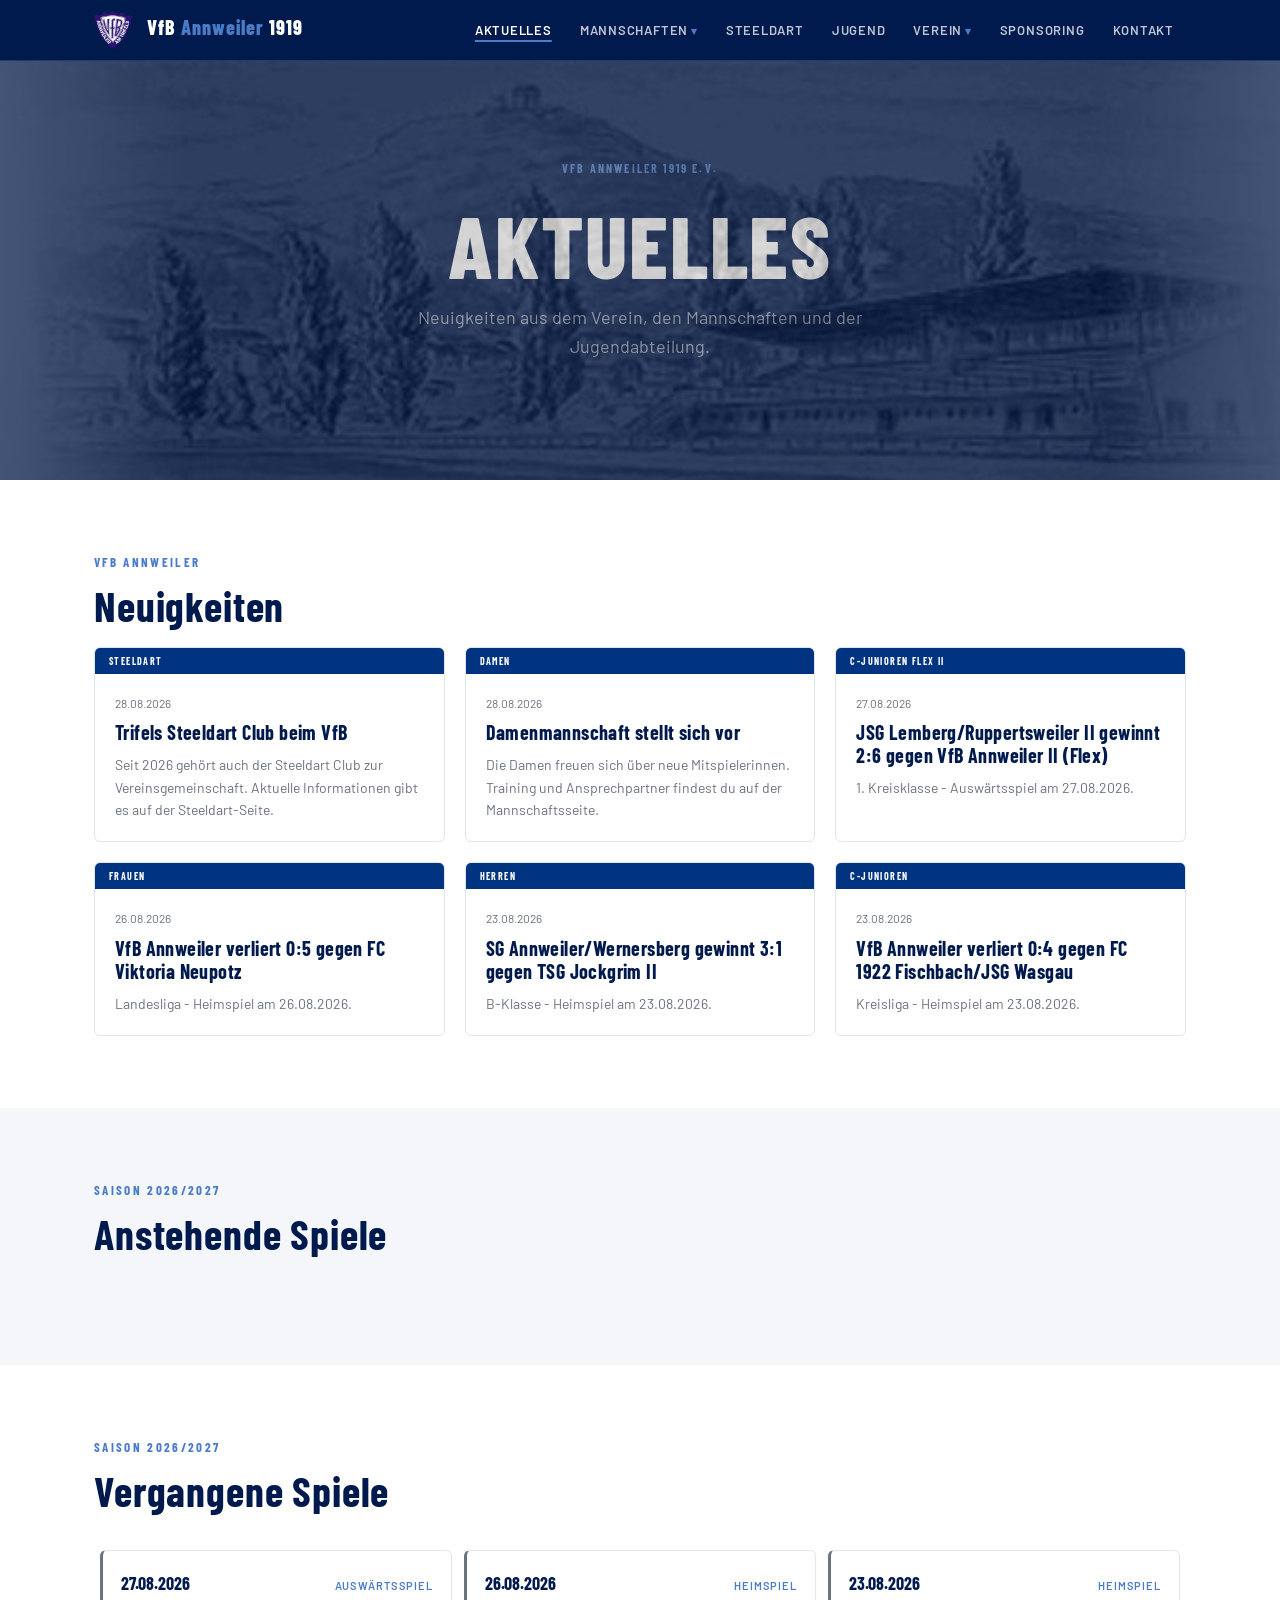
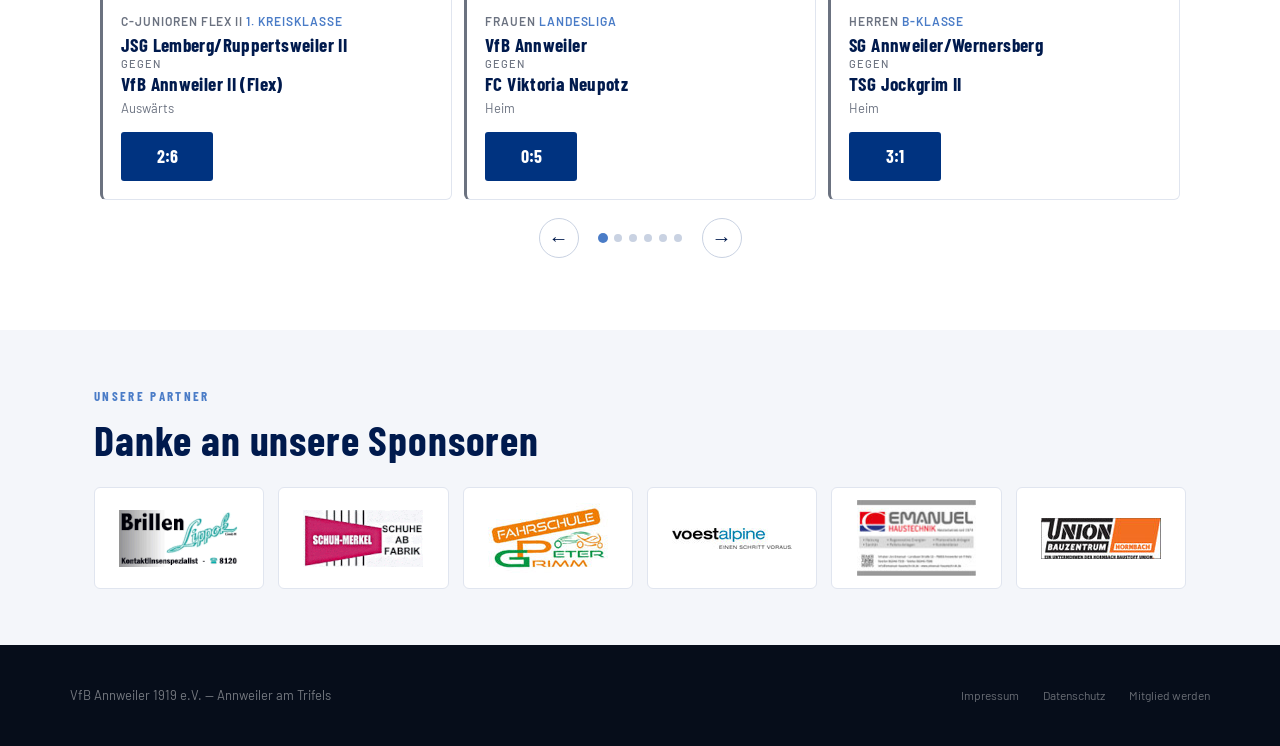
==== aktuelles.html @ 656c5eba "feat: Spielanzeigen und Mannschaftsseiten erweitern - Spielpläne auf der Aktuelles-Seite als Carouse" ====
<!DOCTYPE html>
<html lang="de">
<head>
<meta charset="UTF-8">
<meta name="viewport" content="width=device-width, initial-scale=1.0">
<title>Aktuelles — VfB Annweiler 1919 e.V.</title>
<link rel="preconnect" href="https://fonts.googleapis.com">
<link href="https://fonts.googleapis.com/css2?family=Barlow+Condensed:wght@600;700;800&family=Barlow:wght@400;500;600&display=swap" rel="stylesheet">
<link rel="stylesheet" href="styles.css">
<script src="navigation.js" defer></script>
<script src="footer.js" defer></script>
<script src="spiele_anstehend.js" defer></script>
<script src="spiele_ergebnisse.js" defer></script>
<script src="news.js" defer></script>
</head>
<body>
<div id="site-nav"></div>

<section class="hero page-hero">
  <div class="container">
    <div class="hero-eyebrow">VfB Annweiler 1919 e.V.</div>
    <h1>Aktuelles</h1>
    <p class="hero-sub">Neuigkeiten aus dem Verein, den Mannschaften und der Jugendabteilung.</p>
  </div>
</section>

<section class="section-news">
  <div class="container">
    <div class="section-label">VfB Annweiler</div>
    <h2 class="section-title">Neuigkeiten</h2>
    <div id="news-container" class="news-grid"></div>
  </div>
</section>

<section class="section-news-games" aria-labelledby="news-games-title">
  <div class="container">
    <div class="section-label">Saison 2026/2027</div>
    <h2 id="news-games-title" class="section-title">Anstehende Spiele</h2>
    <div id="news-spiele-container" class="spiele-carousel" aria-label="Alle anstehenden Spiele"></div>
  </div>
</section>

<section class="section-news-results" aria-labelledby="news-results-title">
  <div class="container">
    <div class="section-label">Saison 2026/2027</div>
    <h2 id="news-results-title" class="section-title">Vergangene Spiele</h2>
    <div id="news-ergebnisse-container" class="spiele-carousel" aria-label="Alle vergangenen Spiele"></div>
  </div>
</section>

<div id="site-footer"></div>
</body>
</html>
---- styles.css ----
/* ── RESET & BASE ── */
*, *::before, *::after { box-sizing: border-box; margin: 0; padding: 0; }

:root {
  --blue:      #003380;
  --blue-mid:  #002466;
  --blue-dark: #001A4D;
  --blue-section: #082B5C;
  --accent:    #4A7CC7;
  --white:     #ffffff;
  --off:       #F4F6FA;
  --text:      #111827;
  --muted:     #6b7280;
  --radius:    6px;
  --max:       1140px;
}

html { scroll-behavior: smooth; }
body {
  font-family: 'Barlow', sans-serif;
  color: var(--text);
  background: var(--white);
  line-height: 1.6;
  font-size: 16px;
  padding-top: 60px;
}

h1, h2, h3, h4 {
  font-family: 'Barlow Condensed', sans-serif;
  line-height: 1.15;
  letter-spacing: 0.02em;
}

a { color: inherit; text-decoration: none; }
img { display: block; max-width: 100%; }

.container {
  max-width: var(--max);
  margin: 0 auto;
  padding: 0 24px;
}

/* ── NAV ── */
nav {
  position: fixed;
  top: 0;
  left: 0;
  width: 100%;
  z-index: 100;
  background: var(--blue-dark);
  border-bottom: 1px solid rgba(255,255,255,0.15);
}

.nav-inner {
  max-width: var(--max);
  margin: 0 auto;
  padding: 0 24px;
  display: flex;
  align-items: center;
  justify-content: space-between;
  height: 60px;
  gap: 24px;
}

.nav-logo {
  font-family: 'Barlow Condensed', sans-serif;
  font-size: 20px;
  font-weight: 800;
  color: var(--white);
  letter-spacing: 0.05em;
  white-space: nowrap;
}

.nav-logo span {
  color: var(--accent);
}

.nav-logo img {
  height: 38px;
  width: auto;
  display: inline-block;
  vertical-align: middle;
  margin-right: 10px;
}

.nav-links {
  display: flex;
  list-style: none;
  gap: 4px;
}

.nav-links a {
  display: block;
  padding: 6px 12px;
  font-size: 13px;
  font-weight: 600;
  color: rgba(255,255,255,0.75);
  letter-spacing: 0.06em;
  text-transform: uppercase;
  transition: color 0.15s;
  border-radius: var(--radius);
}

.nav-links a:hover { color: var(--accent); }

.nav-dropdown { position: relative; }

.nav-dropdown > a::after {
  content: ' ▾';
  color: var(--accent);
  font-size: 11px;
}

.nav-submenu {
  position: absolute;
  top: 100%;
  left: 0;
  min-width: 180px;
  padding: 8px;
  background: var(--white);
  border: 1px solid #E0E5EF;
  border-radius: 0 0 var(--radius) var(--radius);
  list-style: none;
  opacity: 0;
  pointer-events: none;
  transform: translateY(-4px);
  transition: opacity 0.15s, transform 0.15s;
}

.nav-dropdown:hover .nav-submenu,
.nav-dropdown:focus-within .nav-submenu {
  opacity: 1;
  pointer-events: auto;
  transform: translateY(0);
}

.nav-submenu a {
  padding: 9px 10px;
  white-space: nowrap;
  color: var(--blue-dark);
}

.nav-submenu a:hover {
  color: var(--blue);
  background: var(--off);
}

.nav-submenu a[aria-current="page"] {
  color: var(--blue-dark);
  background: var(--off);
  text-decoration: underline;
  text-decoration-color: var(--accent);
  text-decoration-thickness: 2px;
  text-underline-offset: 5px;
}

.nav-links > li > a[aria-current="page"] {
  color: var(--white);
  text-decoration: underline;
  text-decoration-color: var(--accent);
  text-decoration-thickness: 2px;
  text-underline-offset: 5px;
}

/* ── HERO ── */
.hero {
  background: var(--blue-dark);
  padding: 80px 24px 70px;
  text-align: center;
  position: relative;
  overflow: hidden;
}

.page-hero {
  min-height: 420px;
  display: flex;
  align-items: center;
  justify-content: center;
}

.hero::before {
  content: '';
  position: absolute;
  inset: 0;
  background-image: url('bilder/hintergrund-trifels.jpg');
  background-size: cover;
  background-position: center;
  opacity: 0.35;
  pointer-events: none;
}

.hero-eyebrow {
  display: inline-block;
  font-family: 'Barlow Condensed', sans-serif;
  font-size: 12px;
  font-weight: 700;
  letter-spacing: 0.18em;
  text-transform: uppercase;
  color: var(--accent);
  margin-bottom: 16px;
}

.hero h1 {
  font-size: clamp(42px, 8vw, 88px);
  font-weight: 800;
  color: var(--white);
  text-transform: uppercase;
  margin-bottom: 8px;
}

.hero h1 span {
  color: var(--accent);
}

.hero-sub {
  font-size: clamp(15px, 2.5vw, 18px);
  color: rgba(255,255,255,0.65);
  max-width: 480px;
  margin: 0 auto 36px;
}

.hero-ctas {
  display: flex;
  gap: 12px;
  justify-content: center;
  flex-wrap: wrap;
}

.btn-primary {
  background: var(--accent);
  color: var(--white);
  font-family: 'Barlow Condensed', sans-serif;
  font-size: 14px;
  font-weight: 700;
  letter-spacing: 0.1em;
  text-transform: uppercase;
  padding: 12px 28px;
  border-radius: var(--radius);
  transition: opacity 0.15s;
}
.btn-primary:hover { opacity: 0.88; }

.btn-ghost {
  border: 1.5px solid rgba(255,255,255,0.35);
  color: rgba(255,255,255,0.85);
  font-family: 'Barlow Condensed', sans-serif;
  font-size: 14px;
  font-weight: 700;
  letter-spacing: 0.1em;
  text-transform: uppercase;
  padding: 12px 28px;
  border-radius: var(--radius);
  transition: border-color 0.15s, color 0.15s;
}
.btn-ghost:hover { border-color: var(--accent); color: var(--accent); }

/* ── SECTION LABELS ── */
.section-label {
  font-family: 'Barlow Condensed', sans-serif;
  font-size: 13px;
  font-weight: 700;
  letter-spacing: 0.18em;
  text-transform: uppercase;
  color: var(--accent);
  margin-bottom: 8px;
}

.section-title {
  font-size: clamp(28px, 5vw, 42px);
  font-weight: 700;
  color: var(--blue-dark);
  margin-bottom: 4px;
}

/* ── NEWS SECTION ── */
.section-news {
  padding: 72px 24px;
  background: var(--white);
}

.news-header {
  display: flex;
  align-items: flex-end;
  justify-content: space-between;
  margin-bottom: 36px;
  flex-wrap: wrap;
  gap: 16px;
}

.news-grid {
  display: grid;
  grid-template-columns: repeat(auto-fill, minmax(300px, 1fr));
  gap: 20px;
}

.section-news > .container > .section-title {
  margin-bottom: 18px;
}

.news-card {
  display: flex;
  flex-direction: column;
  background: var(--white);
  border: 1px solid #E0E5EF;
  border-radius: var(--radius);
  overflow: hidden;
  display: flex;
  flex-direction: column;
  transition: border-color 0.15s;
  color: inherit;
  text-decoration: none;
}

.news-card:hover { border-color: var(--blue); }

.news-card-label {
  background: var(--blue);
  color: var(--white);
  font-family: 'Barlow Condensed', sans-serif;
  font-size: 10px;
  font-weight: 700;
  letter-spacing: 0.14em;
  text-transform: uppercase;
  padding: 5px 14px;
}

.news-card-body {
  padding: 20px;
  flex: 1;
}

.news-card-date {
  font-size: 12px;
  color: var(--muted);
  margin-bottom: 8px;
}

.news-card h3 {
  font-size: 20px;
  font-weight: 700;
  color: var(--blue-dark);
  margin-bottom: 10px;
}

.news-card p {
  font-size: 14px;
  color: var(--muted);
  line-height: 1.6;
}

.section-news-games {
  padding: 72px 24px;
  background: var(--off);
}

.section-news-results {
  padding: 72px 24px;
  background: var(--white);
}

.spiele-carousel { --carousel-visible: 3; margin-top: 36px; }

.spiele-carousel-viewport {
  overflow: hidden;
  border-radius: var(--radius);
}

.spiele-carousel-track {
  display: flex;
  transition: transform 0.35s ease;
}

.spiele-carousel-slide { min-width: calc(100% / var(--carousel-visible)); padding: 0 6px; }
.spiele-carousel .spiel-card {
  display: flex;
  flex-direction: column;
  align-items: stretch;
  gap: 14px;
  min-height: 250px;
  padding: 18px;
}

.spiele-carousel .spiel-card-date {
  display: flex;
  justify-content: space-between;
  align-items: baseline;
  gap: 8px;
}

.spiele-carousel .spiel-card-main { min-width: 0; }
.spiele-carousel .spiel-card-main h3 { font-size: 19px; }
.spiele-carousel .spiel-card-result { align-self: flex-start; min-width: 92px; }

.spiele-carousel-controls {
  display: flex;
  align-items: center;
  justify-content: center;
  gap: 20px;
  margin-top: 18px;
}

.carousel-button {
  display: inline-flex;
  align-items: center;
  justify-content: center;
  width: 40px;
  height: 40px;
  border: 1px solid #C9D2E2;
  border-radius: 50%;
  background: var(--white);
  color: var(--blue-dark);
  font-size: 20px;
  cursor: pointer;
}

.carousel-button:hover,
.carousel-button:focus-visible { border-color: var(--blue); color: var(--blue); }

.carousel-dots {
  display: flex;
  justify-content: center;
  gap: 7px;
  flex-wrap: wrap;
}

.carousel-dot {
  width: 8px;
  height: 8px;
  padding: 0;
  border: 0;
  border-radius: 50%;
  background: #C9D2E2;
  cursor: pointer;
}

.carousel-dot.is-active { background: var(--accent); transform: scale(1.25); }

/* ── TERMINE SECTION ── */
.section-termine {
  padding: 72px 24px;
  background: var(--off);
}

.termine-list {
  margin-top: 36px;
  display: flex;
  flex-direction: column;
  gap: 12px;
}

.termin-item {
  background: var(--white);
  border-radius: var(--radius);
  border: 1px solid #E0E5EF;
  padding: 20px 24px;
  display: flex;
  align-items: center;
  gap: 24px;
  flex-wrap: wrap;
}

.termin-date {
  flex-shrink: 0;
  text-align: center;
  width: 56px;
}

.termin-date .day {
  font-family: 'Barlow Condensed', sans-serif;
  font-size: 32px;
  font-weight: 800;
  color: var(--blue);
  line-height: 1;
}

.termin-date .month {
  font-size: 11px;
  font-weight: 600;
  text-transform: uppercase;
  letter-spacing: 0.1em;
  color: var(--muted);
}

.termin-divider {
  width: 2px;
  height: 40px;
  background: var(--blue);
  flex-shrink: 0;
}

.termin-info h4 {
  font-size: 17px;
  font-weight: 700;
  color: var(--blue-dark);
  margin-bottom: 4px;
}

.termin-info p {
  font-size: 13px;
  color: var(--muted);
}

/* ── MANNSCHAFTEN SECTION ── */
.section-mannschaften {
  padding: 72px 24px;
  background: var(--white);
}

.teams-grid {
  margin-top: 36px;
  display: grid;
  grid-template-columns: repeat(auto-fill, minmax(260px, 1fr));
  gap: 20px;
}

.team-card {
  border-radius: var(--radius);
  overflow: hidden;
  border: 1px solid #E0E5EF;
  background: var(--white);
  transition: border-color 0.15s;
}

.team-card:hover { border-color: var(--blue); }

.team-card-header {
  background: var(--blue);
  background-image: linear-gradient(135deg, var(--blue-dark), var(--blue));
  padding: 28px 20px;
}

.team-card-header .team-number {
  font-family: 'Barlow Condensed', sans-serif;
  font-size: 48px;
  font-weight: 800;
  color: rgba(255,255,255,0.12);
  line-height: 1;
  margin-bottom: -8px;
}

.team-card-header h3 {
  font-size: 22px;
  font-weight: 700;
  color: var(--white);
}

.team-card-header .team-badge {
  display: inline-block;
  background: var(--accent);
  color: var(--white);
  font-size: 10px;
  font-weight: 700;
  letter-spacing: 0.12em;
  text-transform: uppercase;
  padding: 3px 10px;
  border-radius: 3px;
  margin-top: 8px;
}

.team-card-body {
  padding: 18px 20px;
}

.team-card-body p {
  font-size: 14px;
  color: var(--muted);
  margin-bottom: 14px;
}

.team-link {
  font-family: 'Barlow Condensed', sans-serif;
  font-size: 13px;
  font-weight: 700;
  letter-spacing: 0.08em;
  text-transform: uppercase;
  color: var(--blue);
  display: inline-flex;
  align-items: center;
  gap: 6px;
  transition: color 0.15s;
}

.team-link:hover { color: var(--accent); }

/* ── DAMEN VORSTELLUNG ── */
.section-damen-vorstellung {
  padding: 72px 24px;
  background: var(--blue-dark);
}

.damen-vorstellung-grid {
  display: grid;
  grid-template-columns: minmax(240px, 0.8fr) minmax(0, 1.2fr);
  gap: 48px;
  align-items: center;
}

.damen-vorstellung-image {
  position: relative;
  overflow: hidden;
  border-radius: var(--radius);
  background: var(--blue);
}

.damen-vorstellung-image img {
  display: block;
  width: 100%;
  max-height: 390px;
  object-fit: cover;
  object-position: center 25%;
}

.damen-vorstellung-image span {
  display: block;
  padding: 10px 14px;
  color: var(--white);
  background: var(--blue);
  font-family: 'Barlow Condensed', sans-serif;
  font-size: 13px;
  font-weight: 700;
  letter-spacing: 0.08em;
  text-transform: uppercase;
}

.damen-vorstellung-content .section-label { color: var(--accent); }

.damen-vorstellung-content .section-title {
  max-width: 520px;
  margin-bottom: 18px;
  color: var(--white);
}

.damen-vorstellung-content > p {
  max-width: 600px;
  color: rgba(255,255,255,0.72);
  font-size: 15px;
  line-height: 1.75;
}

.damen-vorstellung-contacts {
  display: grid;
  grid-template-columns: repeat(2, minmax(0, 1fr));
  gap: 24px;
  margin-top: 28px;
}

.damen-vorstellung-contacts strong,
.damen-vorstellung-contacts span,
.damen-vorstellung-contacts a { display: block; }

.damen-vorstellung-contacts strong { color: var(--white); font-size: 16px; }
.damen-vorstellung-contacts span { margin: 3px 0 8px; color: rgba(255,255,255,0.55); font-size: 12px; }
.damen-vorstellung-contacts a { color: var(--accent); font-size: 13px; overflow-wrap: anywhere; }

.damen-contact img { display: block; width: 80px; height: 80px; margin-bottom: 5px; border-radius: 50%; object-fit: cover; object-position: center 40%; }

/* ── SPIELPLAN SECTION ── */
.section-spielplan {
  padding: 72px 24px;
  background: var(--off);
}

.spiele-grid {
  margin-top: 36px;
  display: grid;
  gap: 12px;
}

.spielgruppe + .spielgruppe { margin-top: 52px; }

.spielgruppe-title {
  margin-top: 36px;
  font-size: 28px;
  font-weight: 700;
  color: var(--blue-dark);
}

.spielgruppe--ergebnisse .spielgruppe-title { color: var(--muted); }

.spielgruppe .spiele-grid { margin-top: 18px; }

.spiel-card {
  display: grid;
  grid-template-columns: 130px minmax(0, 1fr) auto;
  align-items: center;
  gap: 24px;
  padding: 20px 24px;
  background: var(--white);
  border: 1px solid #E0E5EF;
  border-left: 3px solid var(--blue);
  border-radius: var(--radius);
}

.spiel-card--past { border-left-color: var(--muted); }

.spiel-card-date {
  display: grid;
  gap: 3px;
  font-family: 'Barlow Condensed', sans-serif;
  font-size: 18px;
  font-weight: 700;
  color: var(--blue-dark);
}

.spiel-card-date span:last-child {
  font-family: 'Barlow', sans-serif;
  font-size: 11px;
  font-weight: 600;
  letter-spacing: 0.08em;
  text-transform: uppercase;
  color: var(--accent);
}

.spiel-card-meta {
  margin-bottom: 3px;
  font-size: 12px;
  font-weight: 600;
  letter-spacing: 0.08em;
  text-transform: uppercase;
  color: var(--muted);
}

.spiel-card-meta span { color: var(--accent); }

.spiel-card-main h3 {
  display: grid;
  gap: 2px;
  font-size: 23px;
  font-weight: 700;
  color: var(--blue-dark);
  overflow-wrap: anywhere;
}

.spiel-card-main h3 .spiel-team {
  display: block;
}

.spiel-card-main h3 .spiel-vs {
  display: block;
  font-family: 'Barlow', sans-serif;
  font-size: 11px;
  font-weight: 500;
  color: var(--muted);
  text-transform: uppercase;
  letter-spacing: 0.08em;
}

.news-games-grid .spiel-card { color: inherit; text-decoration: none; }

.spiel-card-location {
  margin-top: 3px;
  font-size: 13px;
  color: var(--muted);
  overflow-wrap: anywhere;
}

.spiel-card-result {
  min-width: 110px;
  padding: 10px 12px;
  text-align: center;
  font-family: 'Barlow Condensed', sans-serif;
  font-size: 18px;
  font-weight: 700;
  color: var(--blue);
  background: #EEF3FA;
  border-radius: 3px;
}

.spiel-card-result--final {
  color: var(--white);
  background: var(--blue);
}

.spiele-empty {
  padding: 24px;
  border: 1px dashed #C9D2E2;
  color: var(--muted);
  text-align: center;
}

/* ── JUGEND SECTION ── */
.section-jugend {
  padding: 72px 24px;
  background: var(--off);
}

.section-jugend .section-label { color: var(--accent); }
.section-jugend .section-title { color: var(--blue-dark); }

.jugend-intro {
  max-width: 600px;
  margin-bottom: 40px;
}

.jugend-intro p {
  font-size: 15px;
  color: var(--muted);
  margin-top: 12px;
}

.trainings-grid {
  display: grid;
  grid-template-columns: repeat(auto-fill, minmax(220px, 1fr));
  gap: 14px;
}

.training-card {
  background: var(--white);
  border: 1px solid #E0E5EF;
  border-radius: var(--radius);
  padding: 18px 20px;
  transition: background 0.15s;
}

.training-card:hover { border-color: var(--accent); }

.training-card .age-group {
  font-family: 'Barlow Condensed', sans-serif;
  font-size: 22px;
  font-weight: 800;
  color: var(--blue);
  margin-bottom: 6px;
}

.training-card .birth-years {
  font-size: 12px;
  color: var(--muted);
  margin-bottom: 10px;
}

.training-card .times {
  font-size: 13px;
  color: var(--text);
  line-height: 1.7;
}

.jugend-cta {
  margin-top: 40px;
  padding: 24px;
  background: var(--white);
  border: 1px solid #C9D5E8;
  border-radius: var(--radius);
  max-width: 560px;
}

.jugend-cta h4 {
  font-size: 18px;
  font-weight: 700;
  color: var(--blue-dark);
  margin-bottom: 6px;
}

.jugend-cta p {
  font-size: 13px;
  color: var(--muted);
  margin-bottom: 14px;
}

.jugend-cta a {
  color: var(--blue);
  font-weight: 600;
}

/* ── VEREIN / VORSTAND ── */
.section-verein {
  padding: 72px 24px;
  background: var(--off);
}

.verein-grid {
  margin-top: 36px;
  display: grid;
  grid-template-columns: 1fr 1fr;
  gap: 40px;
  align-items: start;
}

.verein-history p {
  font-size: 15px;
  color: #2a3a52;
  line-height: 1.75;
  margin-bottom: 14px;
}

.vorstand-grid {
  display: grid;
  grid-template-columns: 1fr 1fr;
  gap: 12px;
}

.vorstand-item {
  background: var(--white);
  border: 1px solid #E0E5EF;
  border-radius: var(--radius);
  padding: 14px 16px;
}

.vorstand-item .role {
  font-size: 10px;
  font-weight: 700;
  letter-spacing: 0.1em;
  text-transform: uppercase;
  color: var(--muted);
  margin-bottom: 4px;
}

.vorstand-item .name {
  font-family: 'Barlow Condensed', sans-serif;
  font-size: 18px;
  font-weight: 700;
  color: var(--blue-dark);
}

/* ── DARTS SECTION ── */
.section-darts {
  padding: 48px 24px;
  background: var(--white);
  border-top: 1px solid #E0E5EF;
}

.darts-inner {
  display: flex;
  align-items: center;
  gap: 32px;
  flex-wrap: wrap;
  max-width: var(--max);
  margin: 0 auto;
}

.darts-text h3 {
  font-size: 26px;
  font-weight: 700;
  color: var(--blue-dark);
  margin-bottom: 6px;
}

.darts-text p {
  font-size: 14px;
  color: var(--muted);
  max-width: 520px;
  line-height: 1.6;
}

.darts-text .contact-hint {
  margin-top: 10px;
  font-size: 13px;
  color: var(--blue);
  font-weight: 500;
}

/* ── SPONSORING ── */
.section-sponsoring {
  padding: 72px 24px;
  background: var(--off);
}

.section-sponsoring .section-label { color: var(--accent); }
.section-sponsoring .section-title { color: var(--blue-dark); }

.sponsoring-intro {
  font-size: 15px;
  color: var(--muted);
  max-width: 560px;
  margin: 12px 0 40px;
}

.sponsor-layout {
  display: grid;
  grid-template-columns: minmax(0, 1.15fr) minmax(320px, 0.85fr);
  gap: 48px;
  align-items: start;
}

.sponsor-heading {
  color: var(--blue-dark);
  font-size: 24px;
  margin-bottom: 18px;
}

.sponsor-list {
  display: grid;
  grid-template-columns: repeat(auto-fit, minmax(180px, 1fr));
  gap: 14px;
}

.sponsor-list span,
.sponsor-list a.sponsor-card {
  display: flex;
  align-items: center;
  min-height: 68px;
  padding: 14px 16px;
  background: var(--white);
  border: 1px solid #E0E5EF;
  border-radius: var(--radius);
  color: var(--text);
  font-size: 13px;
}

.sponsor-list a.sponsor-card {
  position: relative;
  color: var(--text);
  text-decoration: none;
  cursor: pointer;
}

.sponsor-list a.sponsor-card:hover,
.sponsor-list a.sponsor-card:focus-visible {
  border-color: var(--accent);
  color: var(--blue-dark);
}

.sponsor-list a.sponsor-card::after {
  content: attr(data-address);
  position: absolute;
  left: 12px;
  right: 12px;
  bottom: calc(100% + 8px);
  z-index: 2;
  padding: 8px 10px;
  background: var(--white);
  border: 1px solid #E0E5EF;
  border-radius: var(--radius);
  color: var(--text);
  font-size: 12px;
  line-height: 1.35;
  opacity: 0;
  pointer-events: none;
  transform: translateY(4px);
  transition: opacity 0.15s, transform 0.15s;
}

.sponsor-list a.sponsor-card:hover::after,
.sponsor-list a.sponsor-card:focus-visible::after {
  opacity: 1;
  transform: translateY(0);
}

.section-sponsor-addresses {
  padding: 72px 24px;
  background: var(--off);
}

.sponsor-address-list {
  display: grid;
  grid-template-columns: repeat(auto-fit, minmax(230px, 1fr));
  gap: 16px;
  margin-top: 36px;
}

.sponsor-address-card {
  position: relative;
  display: block;
  min-height: 92px;
  padding: 18px;
  background: var(--white);
  border: 1px solid #E0E5EF;
  border-radius: var(--radius);
  color: var(--blue-dark);
  text-decoration: none;
  transition: border-color 0.15s, transform 0.15s;
}

.sponsor-address-card:hover,
.sponsor-address-card:focus-visible {
  border-color: var(--accent);
  transform: translateY(-2px);
}

.sponsor-address-card::after {
  content: attr(data-address);
  position: absolute;
  left: 12px;
  right: 12px;
  bottom: calc(100% + 8px);
  z-index: 2;
  padding: 8px 10px;
  background: var(--blue-dark);
  border-radius: var(--radius);
  color: var(--white);
  font-size: 12px;
  line-height: 1.35;
  opacity: 0;
  pointer-events: none;
  transform: translateY(4px);
  transition: opacity 0.15s, transform 0.15s;
}

.sponsor-address-card:hover::after,
.sponsor-address-card:focus-visible::after {
  opacity: 1;
  transform: translateY(0);
}

.sponsor-address-card strong {
  display: block;
  margin-bottom: 6px;
  font-family: 'Barlow Condensed', sans-serif;
  font-size: 19px;
  line-height: 1.1;
}

.sponsor-address-card span {
  display: block;
  color: var(--muted);
  font-size: 12px;
  line-height: 1.4;
}

.section-sponsoring .sponsor-layout {
  display: block;
}

.section-sponsoring .sponsor-layout > div:first-child {
  display: none;
}

.sponsor-contact {
  margin-top: 24px;
  padding: 18px 20px;
  border-left: 3px solid var(--accent);
  background: var(--white);
  color: var(--muted);
  line-height: 1.7;
}

.sponsor-contact strong,
.sponsor-contact a {
  color: var(--blue-dark);
}

.sponsor-logo-grid {
  display: grid;
  grid-template-columns: repeat(auto-fit, minmax(140px, 1fr));
  gap: 14px;
}

.sponsor-logo {
  display: flex;
  align-items: center;
  justify-content: center;
  min-height: 100px;
  padding: 12px;
  background: var(--white);
  border: 1px solid #E0E5EF;
  border-radius: var(--radius);
}

a.sponsor-logo {
  color: inherit;
  text-decoration: none;
  cursor: pointer;
}

.sponsor-logo img {
  max-height: 76px;
  object-fit: contain;
}

.sponsor-strip {
  padding: 56px 24px;
  background: var(--off);
}

.sponsor-strip .section-title {
  margin-bottom: 24px;
}

.packages-grid {
  display: grid;
  grid-template-columns: repeat(auto-fill, minmax(240px, 1fr));
  gap: 16px;
}

.package-card {
  background: var(--white);
  border: 1px solid #E0E5EF;
  border-radius: var(--radius);
  padding: 24px;
  transition: background 0.15s;
}

.package-card.featured {
  background: #EAF0F8;
  border-color: #AFC3DF;
}

.package-card:hover { border-color: var(--accent); }

.package-card .pkg-name {
  font-family: 'Barlow Condensed', sans-serif;
  font-size: 24px;
  font-weight: 800;
  color: var(--blue-dark);
  margin-bottom: 12px;
}

.package-card.featured .pkg-name { color: var(--blue); }

.sponsor-layout .packages-grid {
  display: flex;
  flex-direction: column;
}

.package-card ul {
  list-style: none;
  display: flex;
  flex-direction: column;
  gap: 8px;
  margin-bottom: 20px;
}

.package-card ul li {
  font-size: 13px;
  color: var(--text);
  padding-left: 14px;
  position: relative;
}

.package-card ul li::before {
  content: '—';
  position: absolute;
  left: 0;
  color: var(--accent);
  font-weight: 700;
}

.pkg-contact {
  font-size: 12px;
  color: var(--muted);
}

/* ── KONTAKT ── */
.section-kontakt {
  padding: 72px 24px;
  background: var(--off);
}

.section-mitglied,
.section-chronik,
.section-bilderarchiv,
.section-trainer {
  padding: 72px 24px;
  background: var(--white);
}

.mitglied-grid,
.chronik-grid,
.bilder-grid,
.trainer-grid {
  display: grid;
  grid-template-columns: repeat(auto-fit, minmax(220px, 1fr));
  gap: 20px;
  margin-top: 36px;
}

.mitglied-step,
.chronik-item,
.trainer-card {
  padding: 24px;
  background: var(--off);
  border: 1px solid #E0E5EF;
  border-radius: var(--radius);
}

.mitglied-step .team-number {
  margin-bottom: 18px;
}

.mitglied-step h3,
.chronik-item h3,
.trainer-card h3 {
  color: var(--blue-dark);
  font-size: 23px;
  margin-bottom: 10px;
}

.mitglied-step p,
.chronik-item p,
.trainer-card p {
  color: var(--muted);
  font-size: 14px;
}

.mitglied-step .btn-primary {
  display: inline-block;
  margin-top: 20px;
}

.mitglied-contact {
  margin-top: 28px;
  padding: 20px;
  border-left: 3px solid var(--accent);
  background: var(--off);
  color: var(--muted);
  font-size: 14px;
}

.mitglied-contact strong,
.mitglied-contact a {
  color: var(--blue-dark);
}

.chronik-year {
  display: block;
  margin-bottom: 8px;
  color: var(--accent);
  font-family: 'Barlow Condensed', sans-serif;
  font-size: 24px;
  font-weight: 800;
}

.archive-link {
  display: inline-block;
  margin-top: 28px;
  color: var(--blue);
  font-weight: 600;
}

.image-placeholder {
  display: flex;
  align-items: center;
  justify-content: center;
  min-height: 170px;
  padding: 20px;
  background: linear-gradient(135deg, var(--blue-section), var(--accent));
  color: var(--white);
  text-align: center;
  font-family: 'Barlow Condensed', sans-serif;
  font-size: 22px;
  font-weight: 700;
  letter-spacing: 0.03em;
}

.image-placeholder small {
  display: block;
  margin-top: 6px;
  font-family: 'Barlow', sans-serif;
  font-size: 12px;
  font-weight: 400;
  opacity: 0.75;
}

.person-card,
.team-photo-card {
  overflow: hidden;
  background: var(--white);
  border: 1px solid #E0E5EF;
  border-radius: var(--radius);
}

.team-card-image {
  min-height: 150px;
  display: flex;
  align-items: center;
  justify-content: center;
  background: linear-gradient(135deg, var(--blue-section), var(--accent));
  color: var(--white);
  font-family: 'Barlow Condensed', sans-serif;
  font-size: 22px;
  font-weight: 700;
  text-align: center;
}

.team-card-image small {
  display: block;
  margin-top: 5px;
  font-family: 'Barlow', sans-serif;
  font-size: 12px;
  font-weight: 400;
  opacity: 0.75;
}

.team-card {
  position: relative;
  overflow: hidden;
}

.person-card .image-placeholder,
.team-photo-card .image-placeholder {
  min-height: 190px;
}

.person-card-body,
.team-photo-body {
  padding: 18px;
}

.person-card h3,
.team-photo-card h3 {
  color: var(--blue-dark);
  font-size: 22px;
  margin-bottom: 5px;
}

.person-card p,
.team-photo-card p {
  color: var(--muted);
  font-size: 13px;
}

.kontakt-grid {
  margin-top: 36px;
  display: grid;
  grid-template-columns: repeat(auto-fill, minmax(220px, 1fr));
  gap: 20px;
}

.kontakt-card {
  position: relative;
  overflow: hidden;
  background: var(--white);
  border: 1px solid #E0E5EF;
  border-radius: var(--radius);
  padding: 22px;
}

.kontakt-card::before {
  content: 'Kontaktbild - später ergänzen';
  display: flex;
  align-items: center;
  justify-content: center;
  min-height: 120px;
  margin: -22px -22px 20px;
  background: linear-gradient(135deg, var(--blue-section), var(--accent));
  color: var(--white);
  font-family: 'Barlow Condensed', sans-serif;
  font-size: 20px;
  font-weight: 700;
}

.kontakt-card .role {
  font-size: 11px;
  font-weight: 700;
  letter-spacing: 0.12em;
  text-transform: uppercase;
  color: var(--accent);
  margin-bottom: 8px;
}

.kontakt-card h4 {
  font-family: 'Barlow Condensed', sans-serif;
  font-size: 22px;
  font-weight: 700;
  color: var(--blue-dark);
  margin-bottom: 10px;
}

.kontakt-card .contact-line {
  font-size: 13px;
  color: var(--muted);
  margin-bottom: 4px;
}

/* ── FOOTER ── */
footer {
  background: #060d1a;
  padding: 40px 24px;
  color: rgba(255,255,255,0.45);
  font-size: 13px;
}

.footer-inner {
  max-width: var(--max);
  margin: 0 auto;
  display: flex;
  justify-content: space-between;
  align-items: center;
  flex-wrap: wrap;
  gap: 16px;
}

.footer-links {
  display: flex;
  gap: 24px;
  list-style: none;
  flex-wrap: wrap;
}

.footer-links a {
  color: rgba(255,255,255,0.4);
  font-size: 12px;
  transition: color 0.15s;
}

.footer-links a:hover { color: var(--accent); }

/* ── RESPONSIVE ── */
@media (max-width: 720px) {
  .spiele-carousel { --carousel-visible: 1; }
  .nav-links { display: none; }
  .verein-grid { grid-template-columns: 1fr; }
  .vorstand-grid { grid-template-columns: 1fr; }
  .damen-vorstellung-grid { grid-template-columns: 1fr; gap: 32px; }
  .damen-vorstellung-contacts { grid-template-columns: 1fr; gap: 16px; }
  .sponsor-layout { grid-template-columns: 1fr; gap: 32px; }
  .sponsor-list { grid-template-columns: 1fr; }
  .sponsor-logo-grid { grid-template-columns: repeat(2, minmax(0, 1fr)); }
  .spiel-card { grid-template-columns: 1fr auto; gap: 12px 16px; padding: 16px; }
  .spiel-card-date { grid-column: 1 / -1; display: flex; justify-content: space-between; align-items: baseline; }
  .spiel-card-main h3 { font-size: 20px; }
  .spiel-card-result { min-width: 92px; }
  .hero { padding: 56px 20px 48px; }
  .page-hero { min-height: 300px; }
}
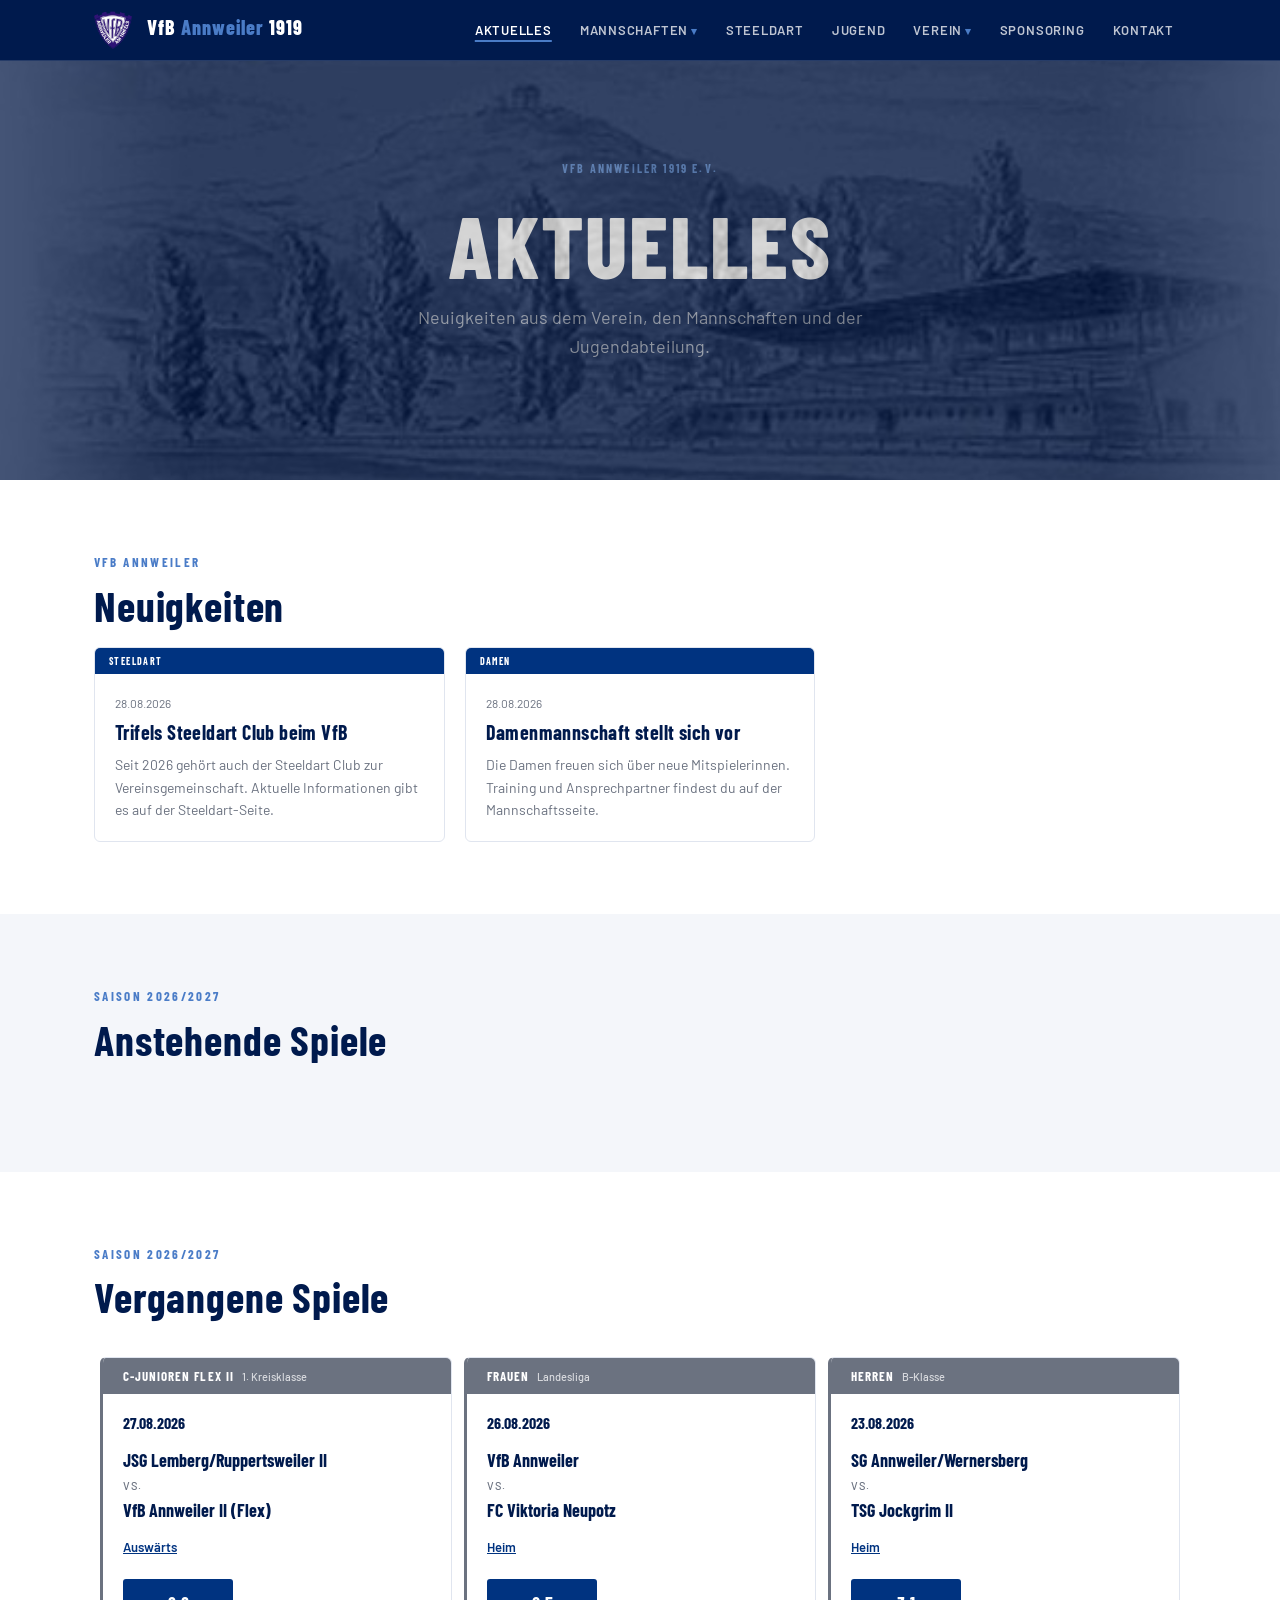
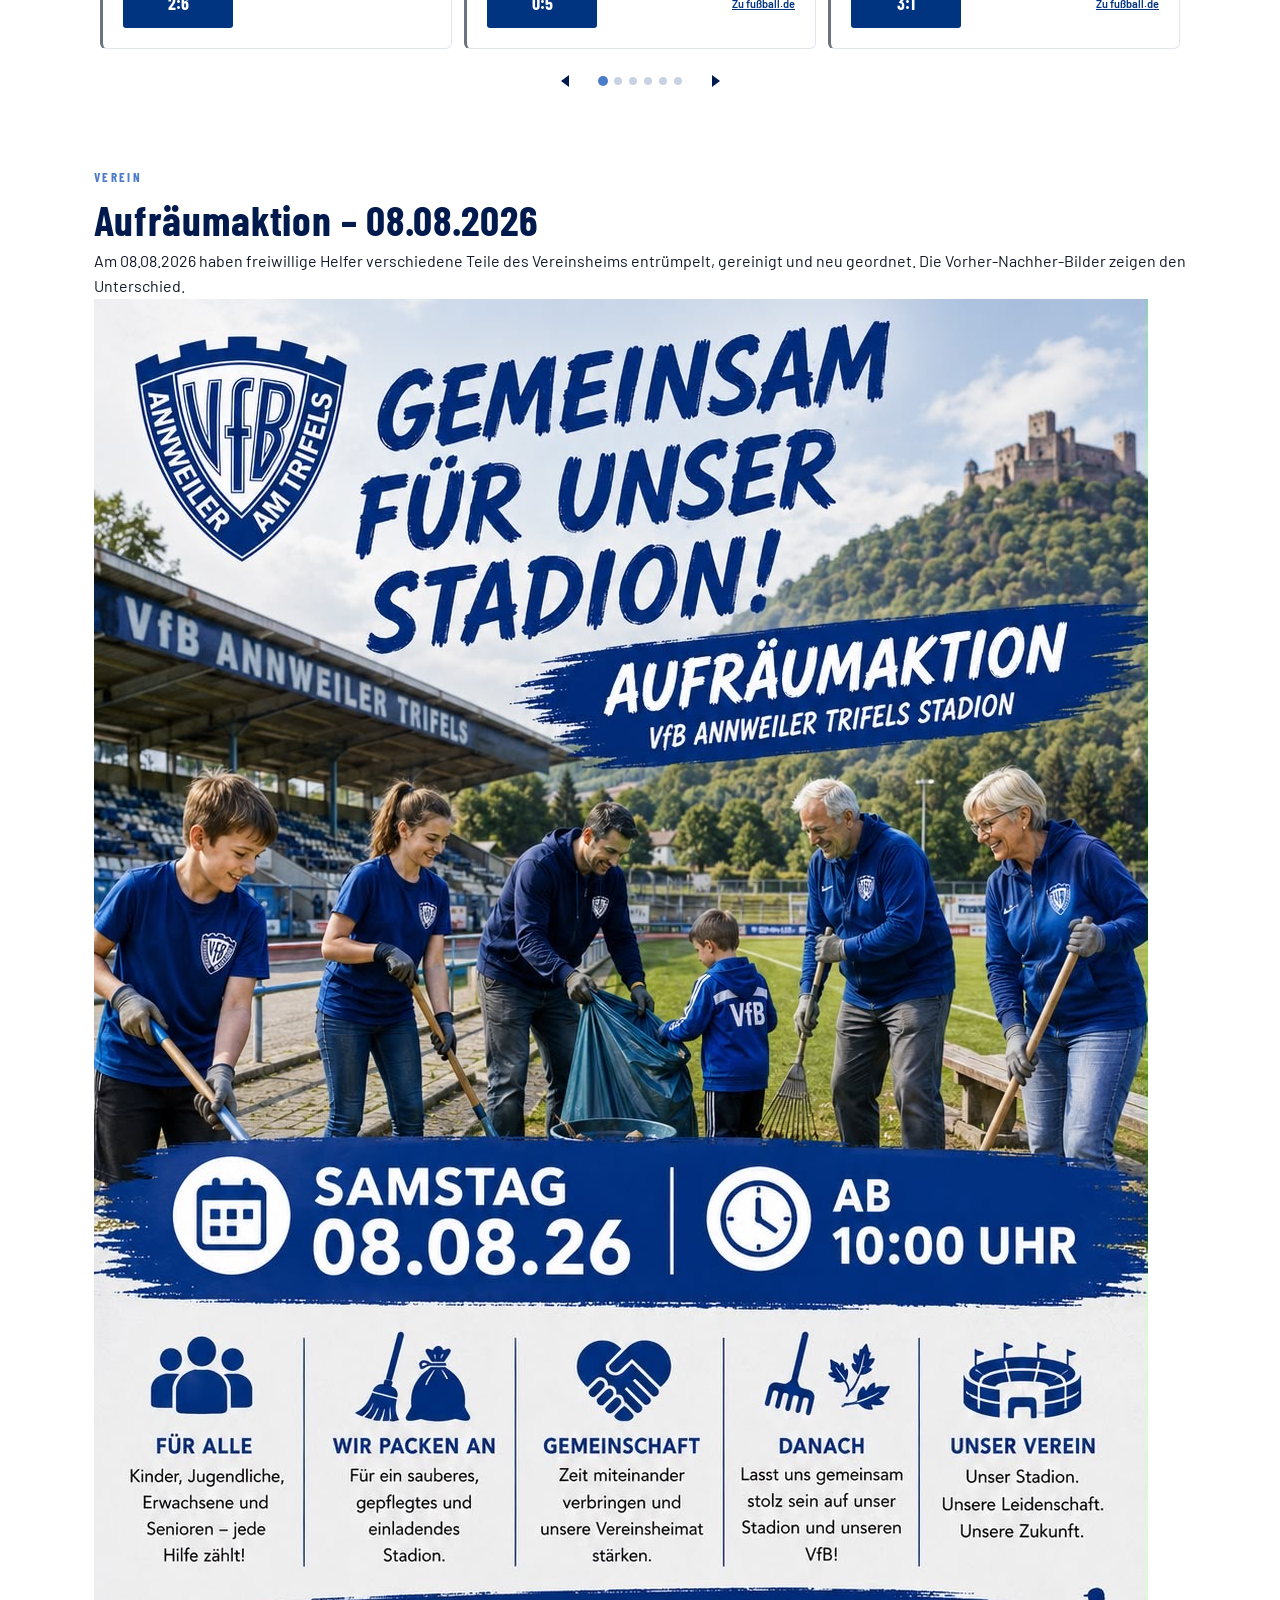
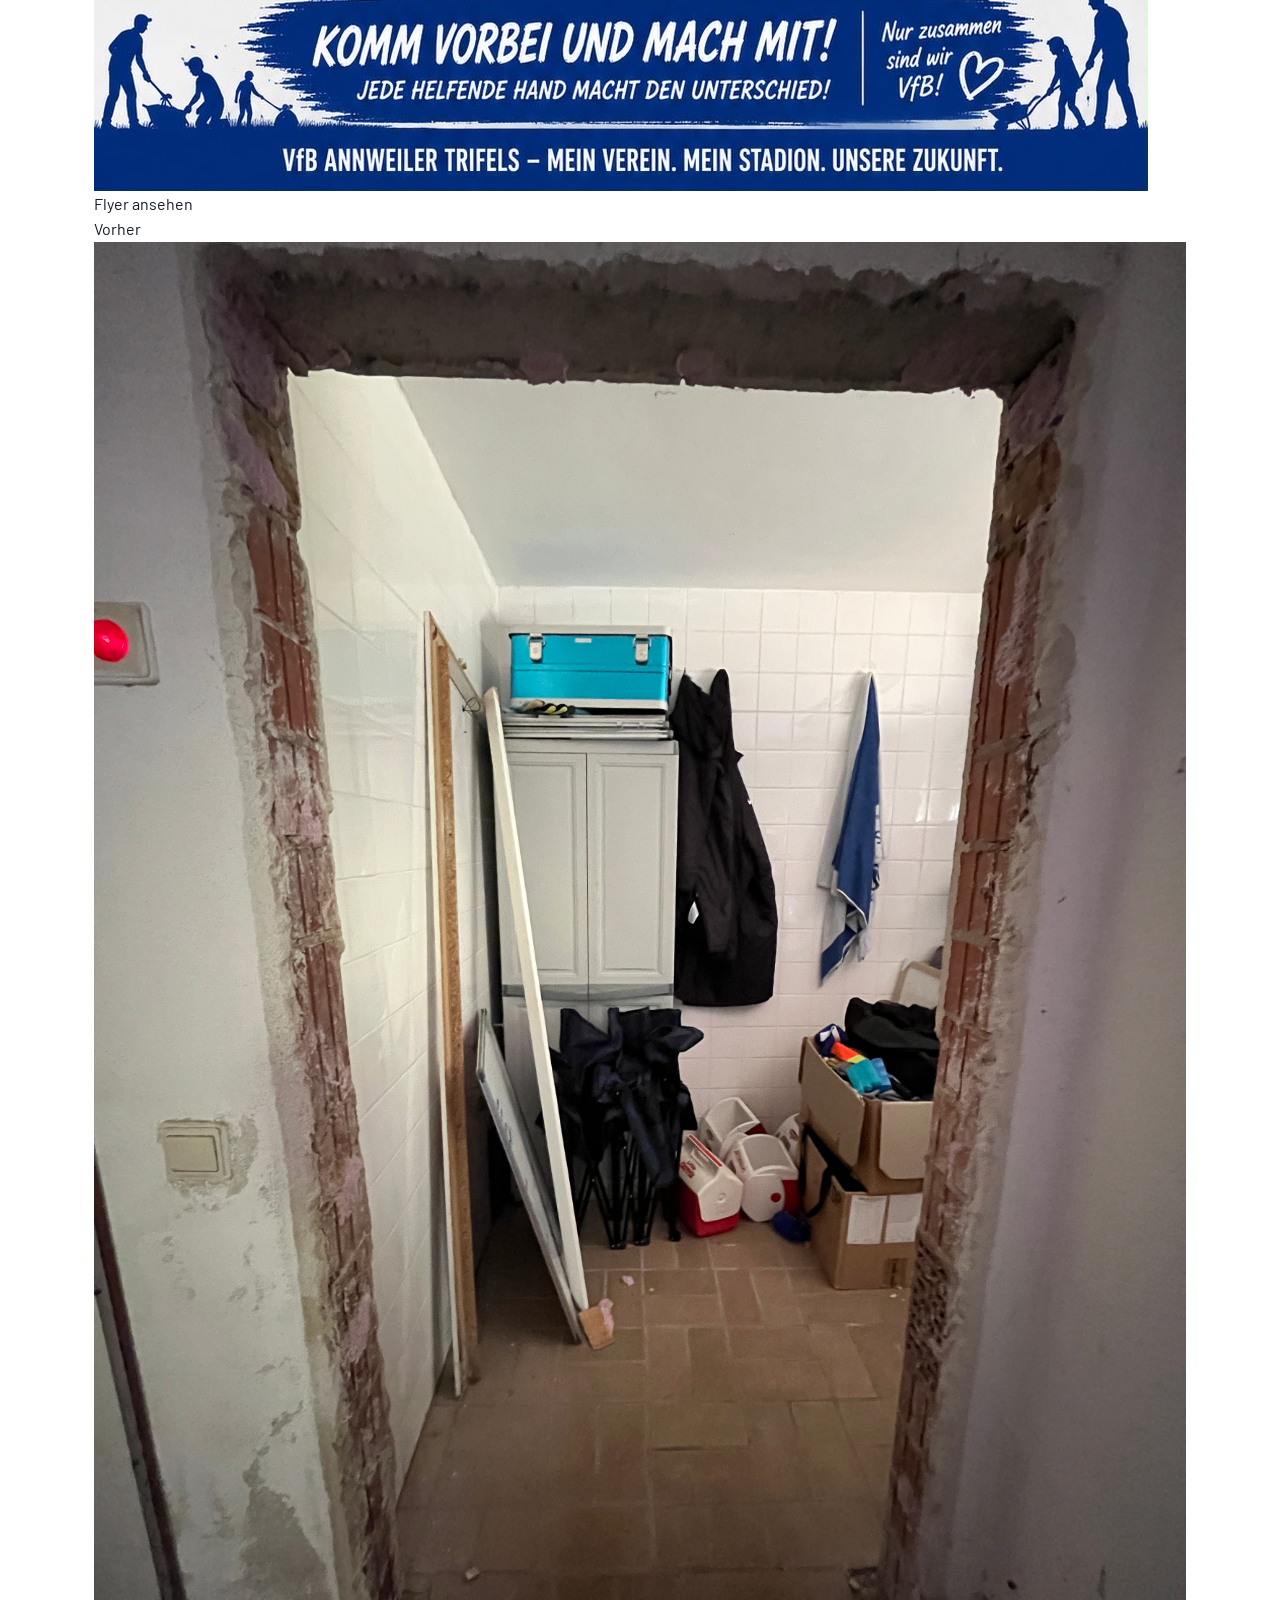
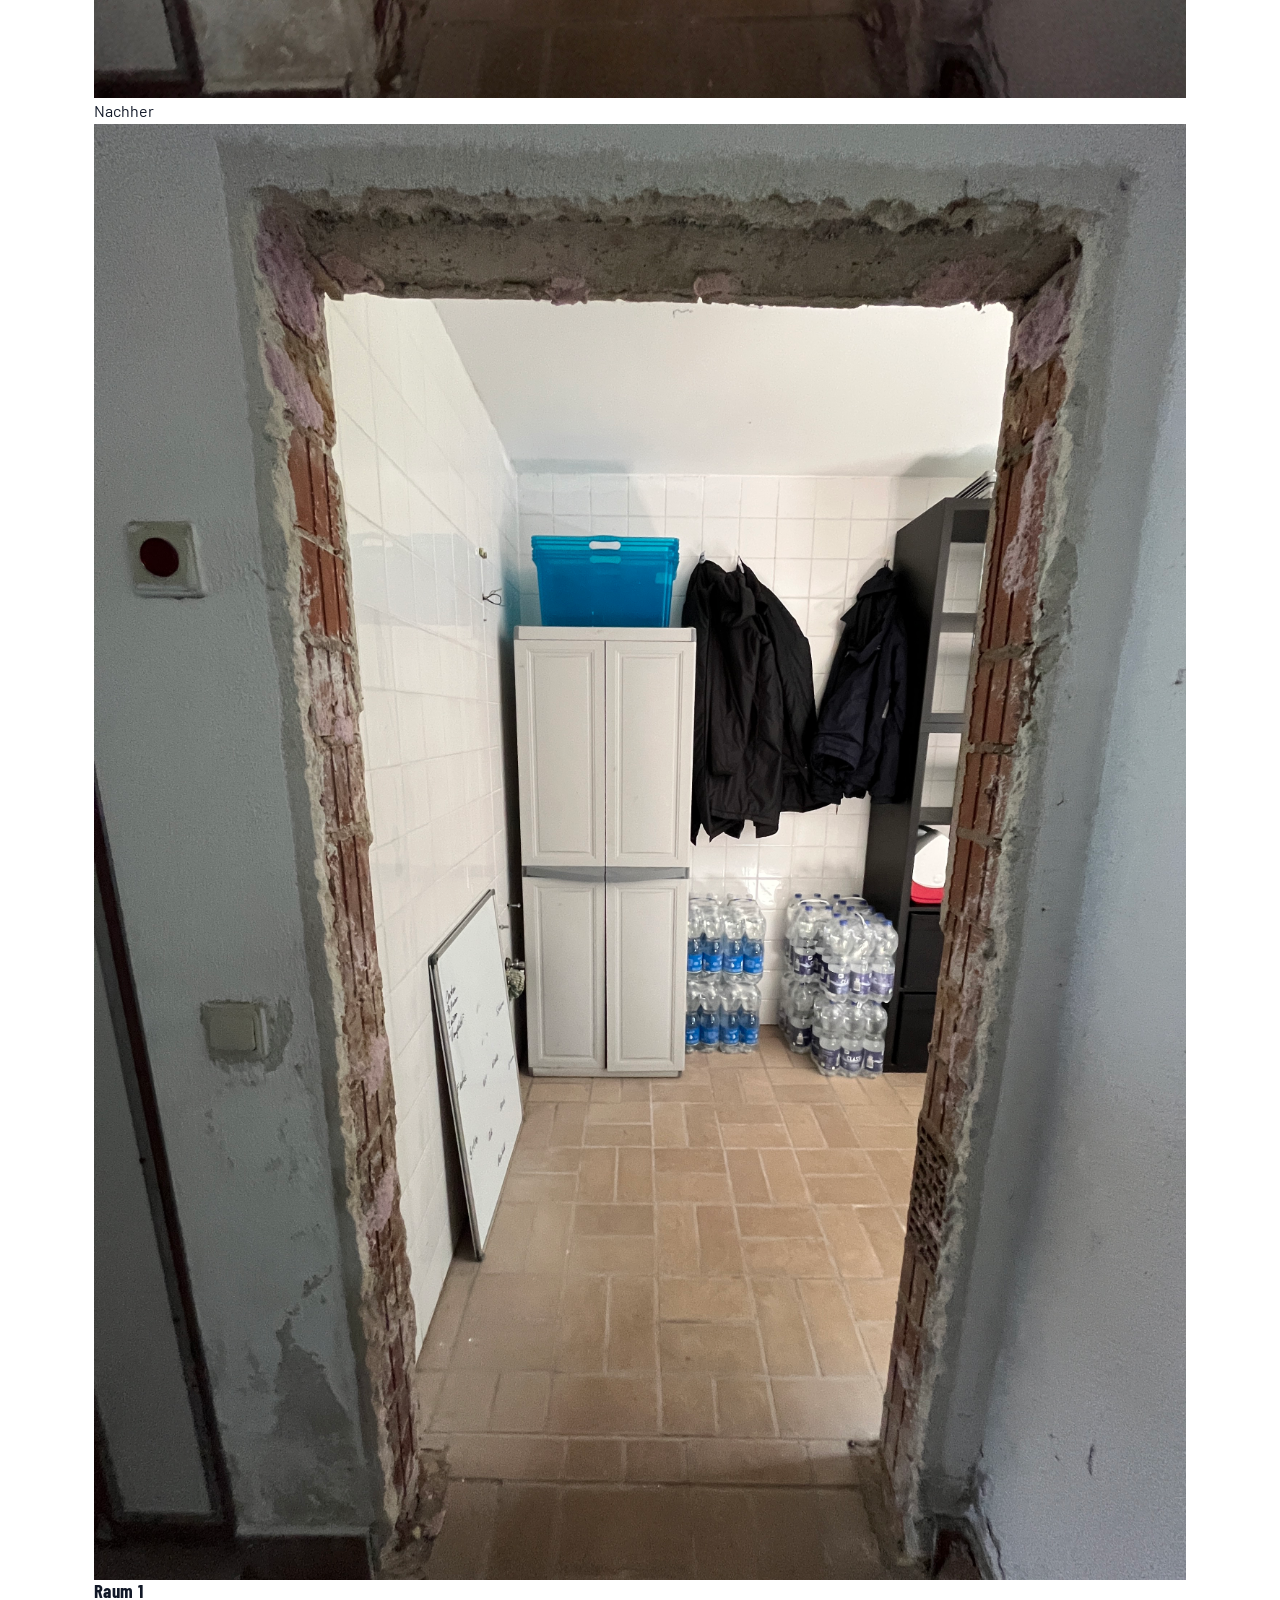
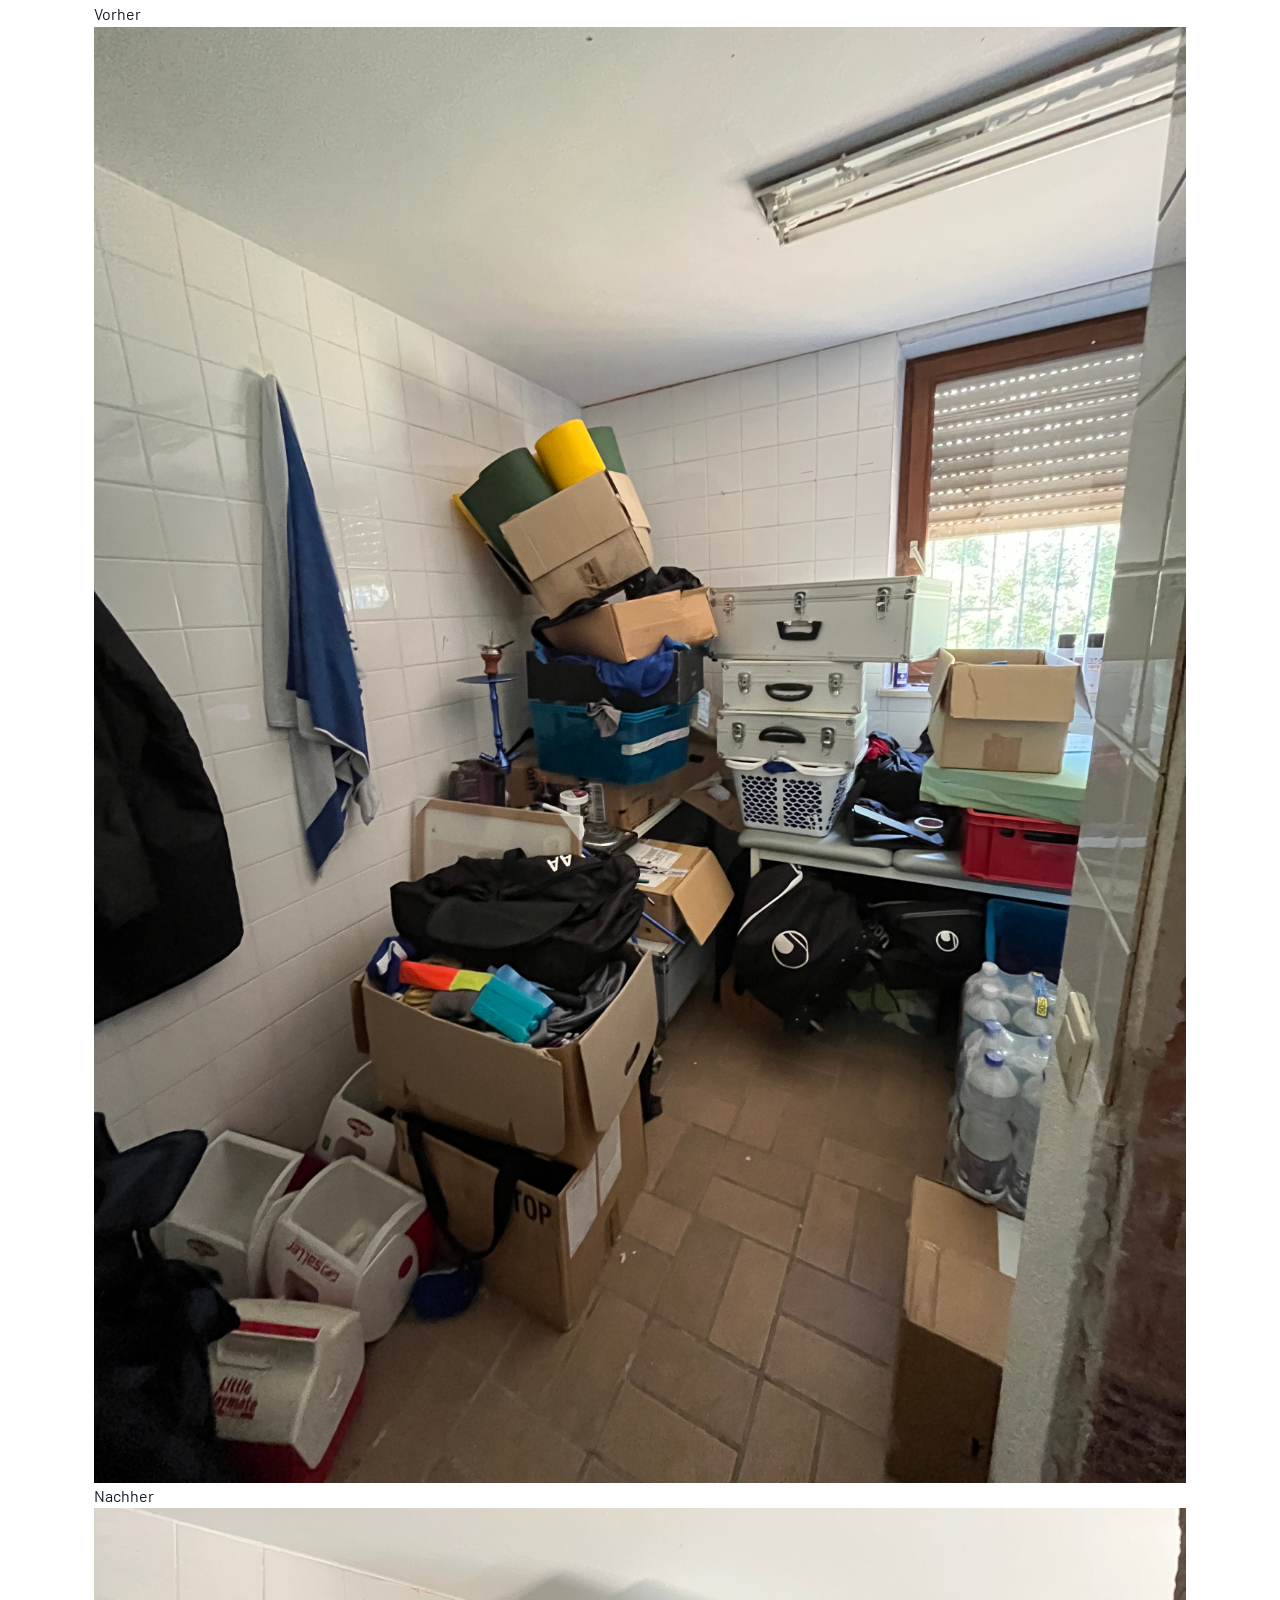
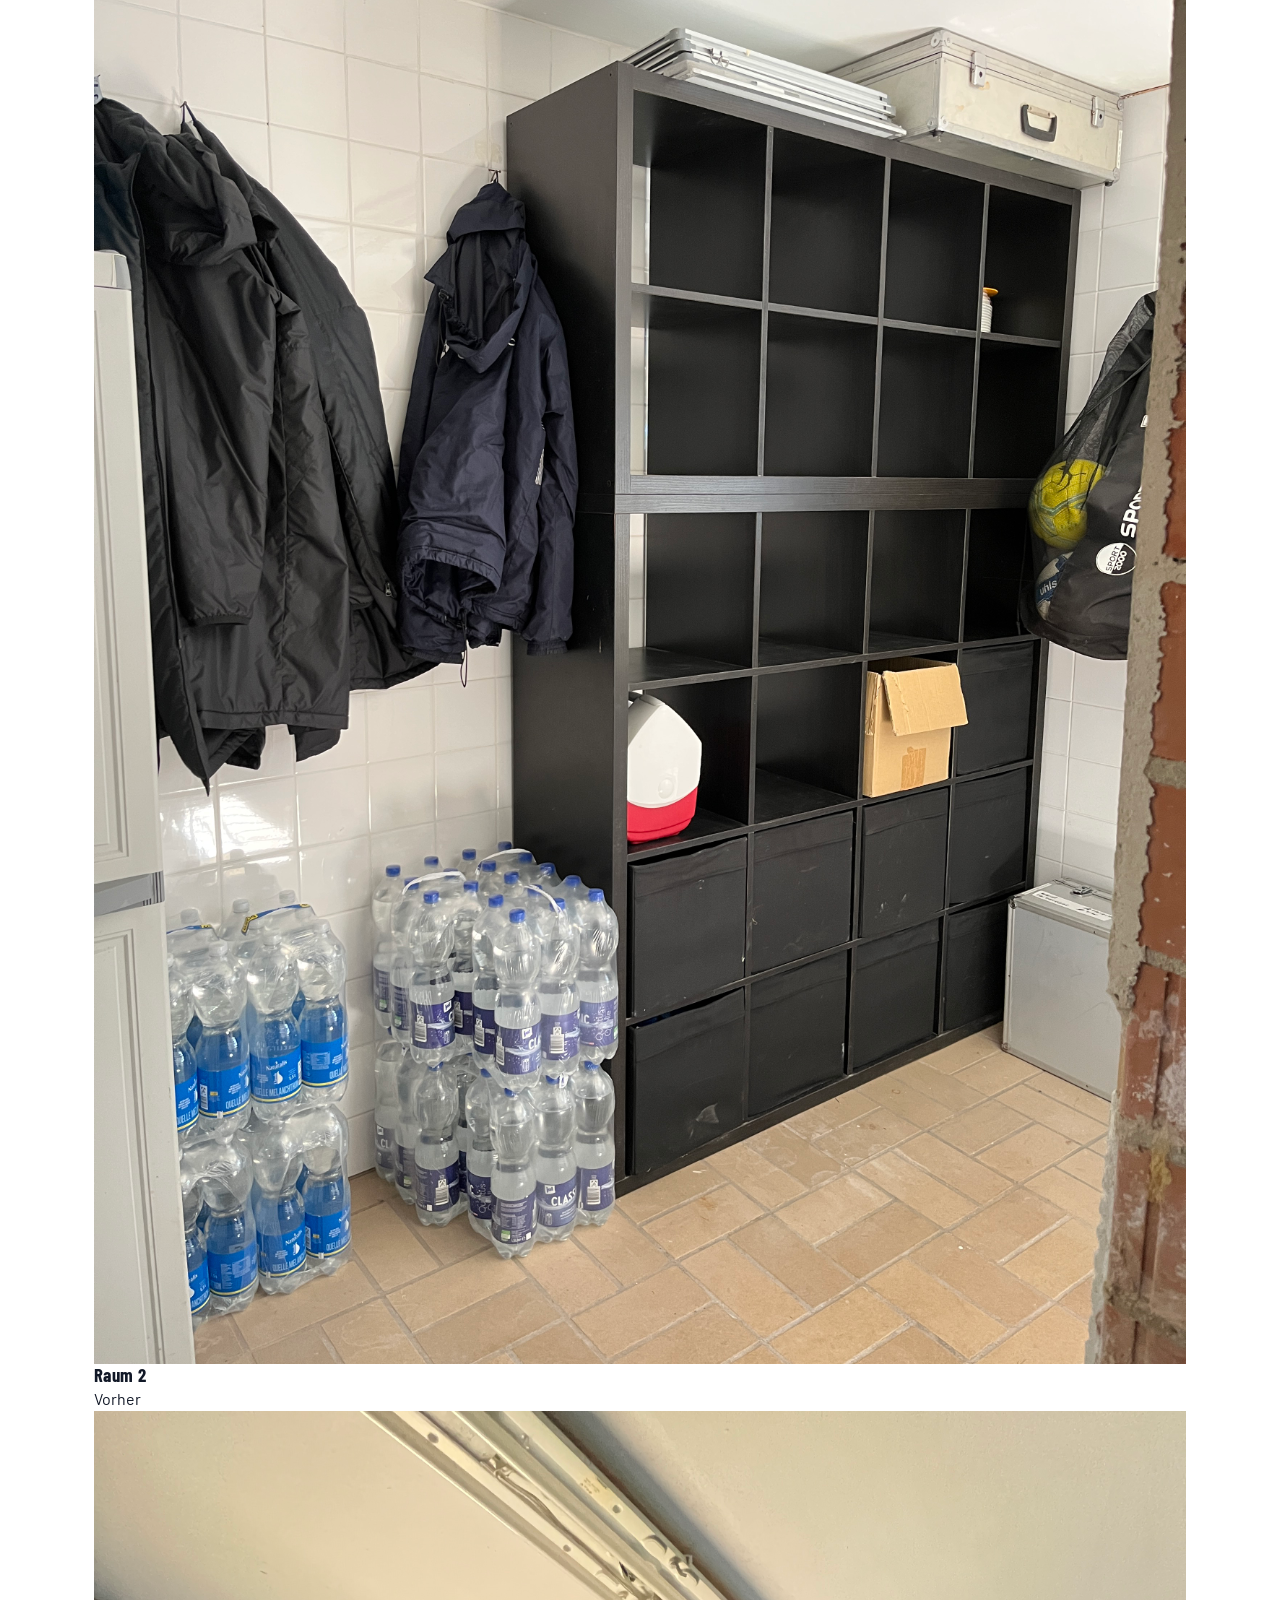
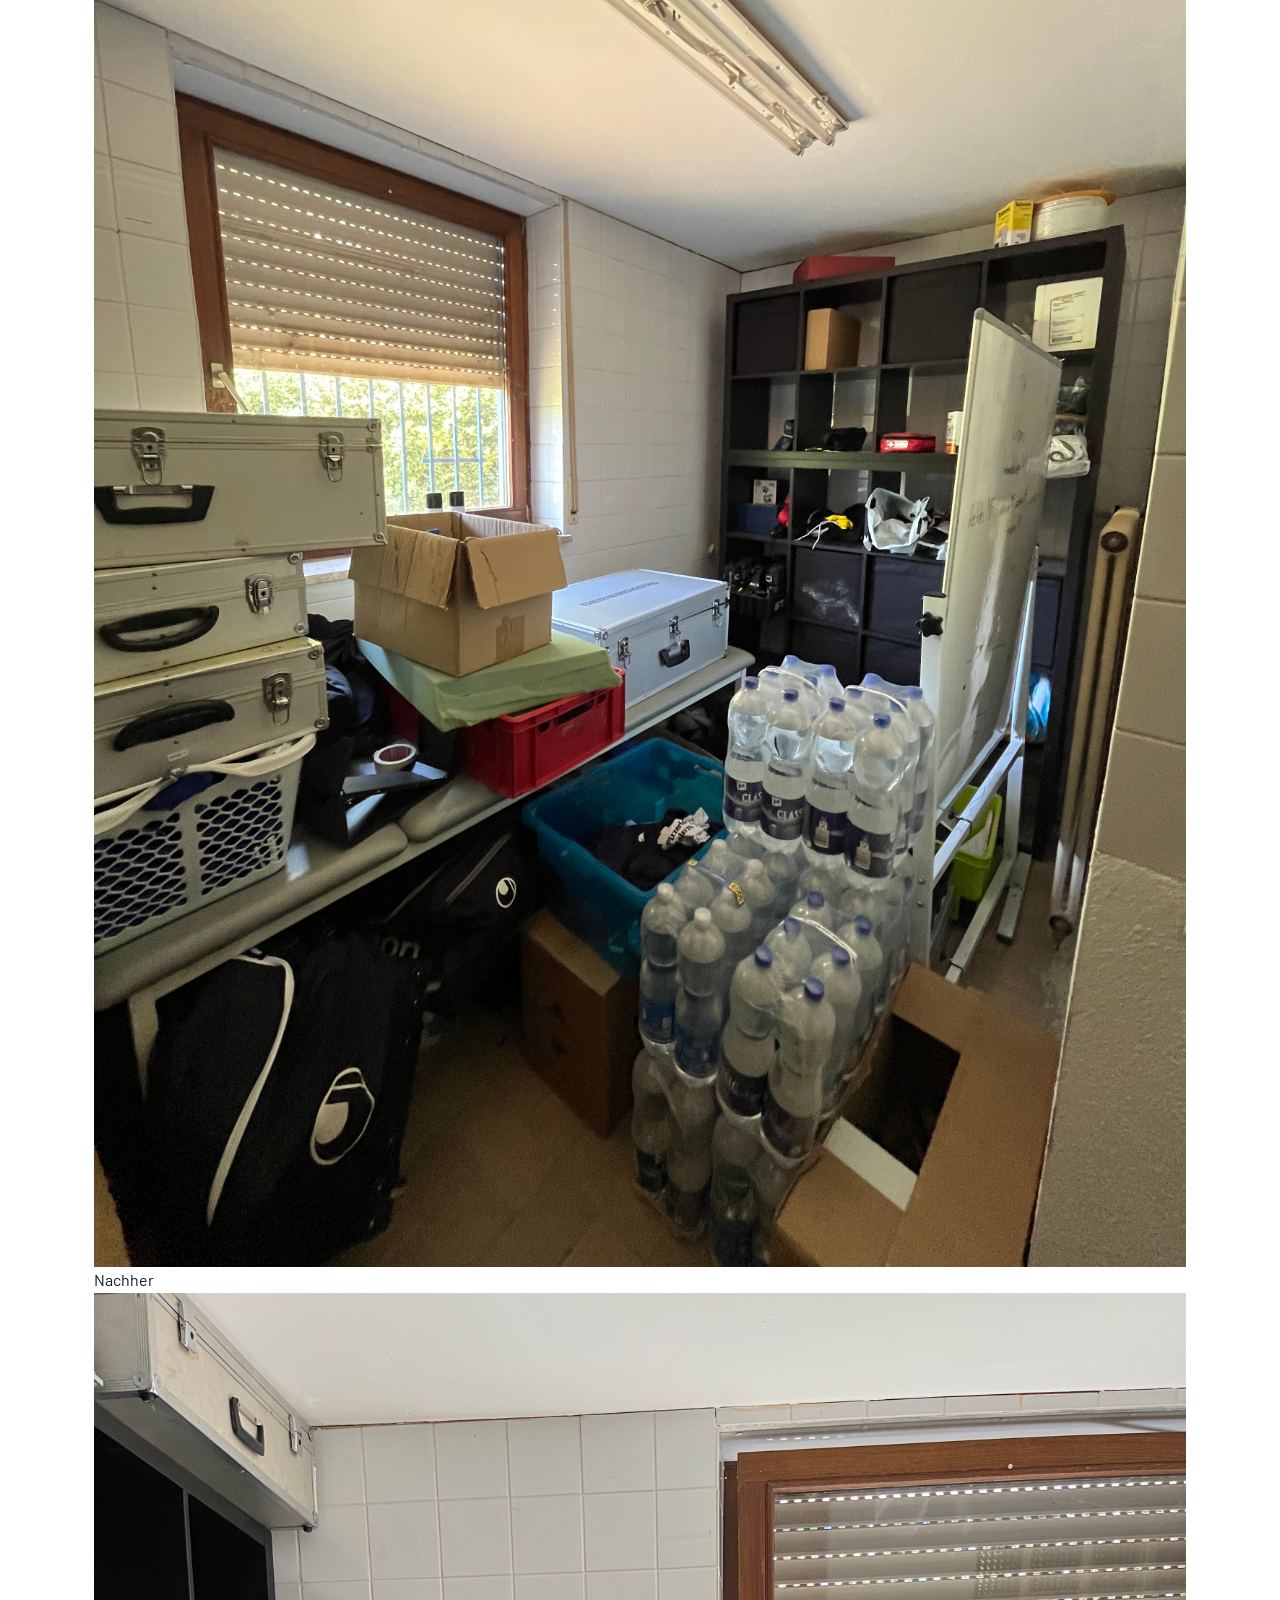
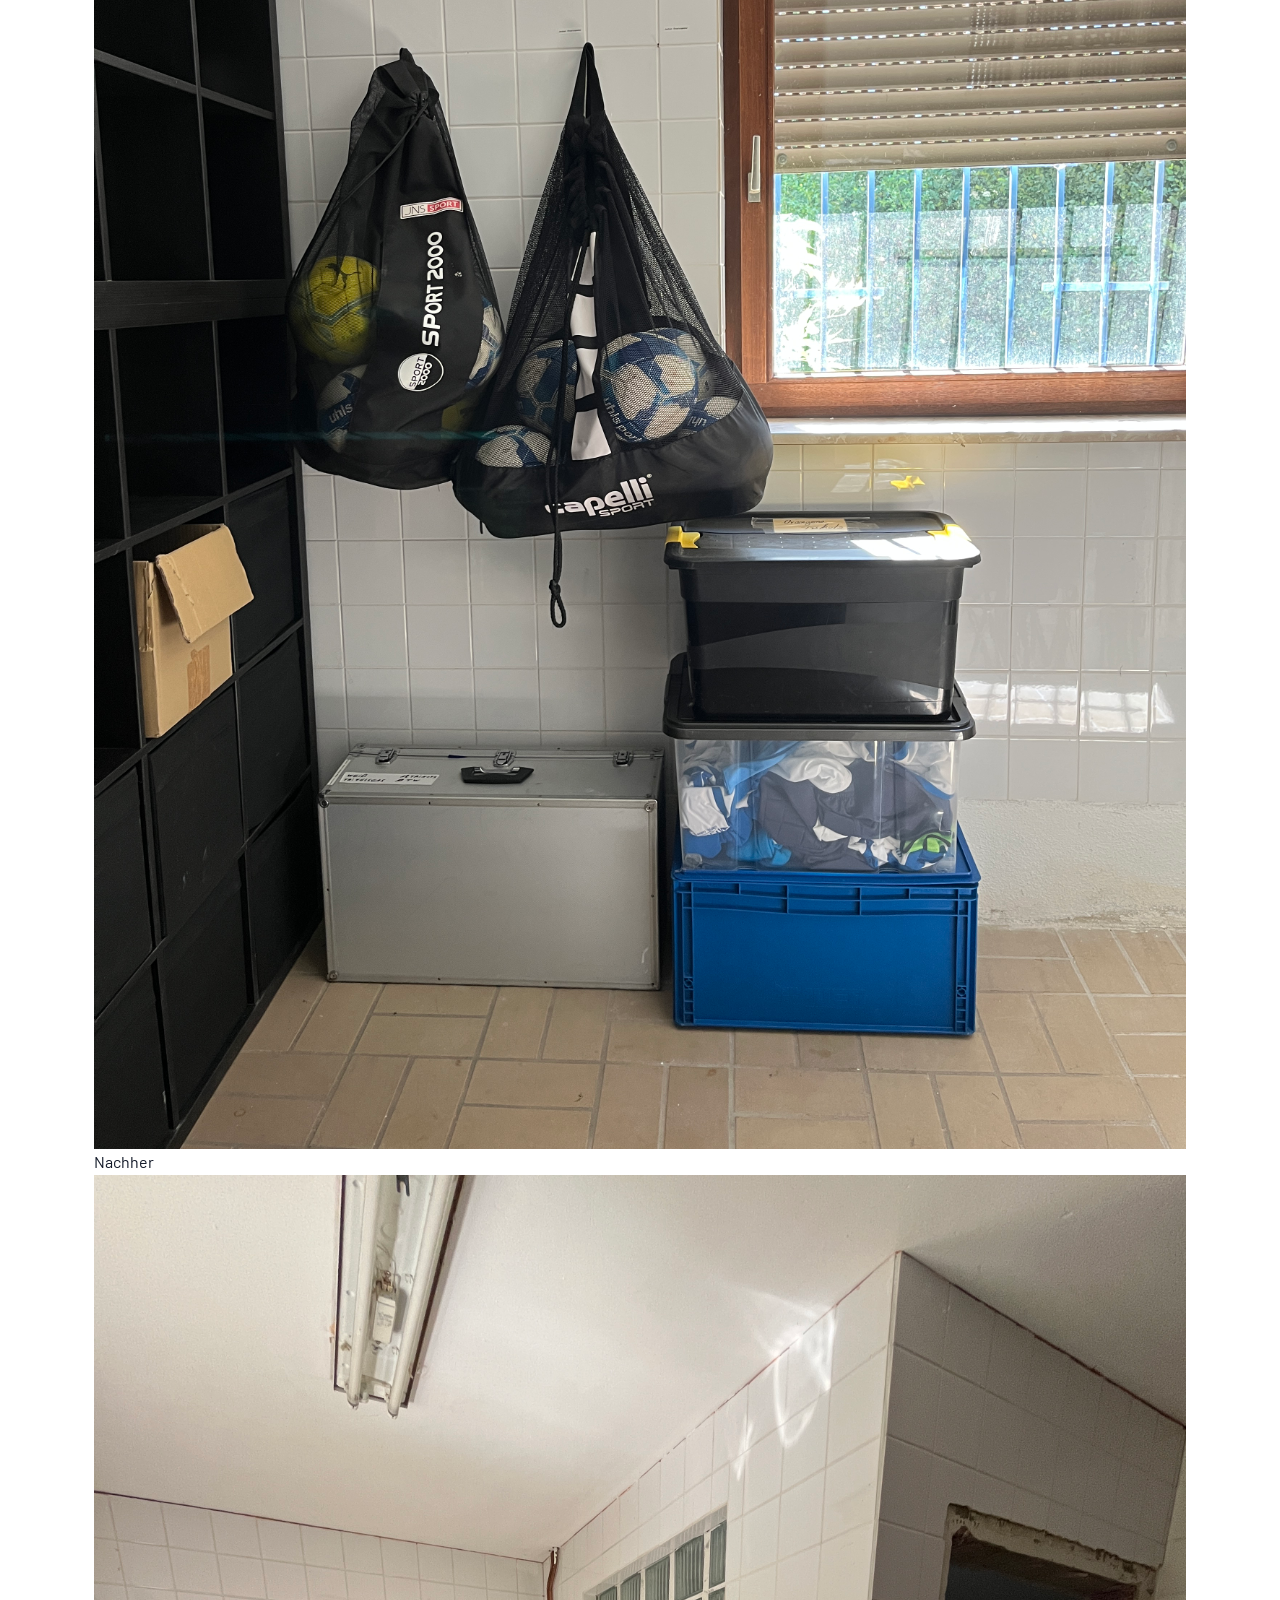
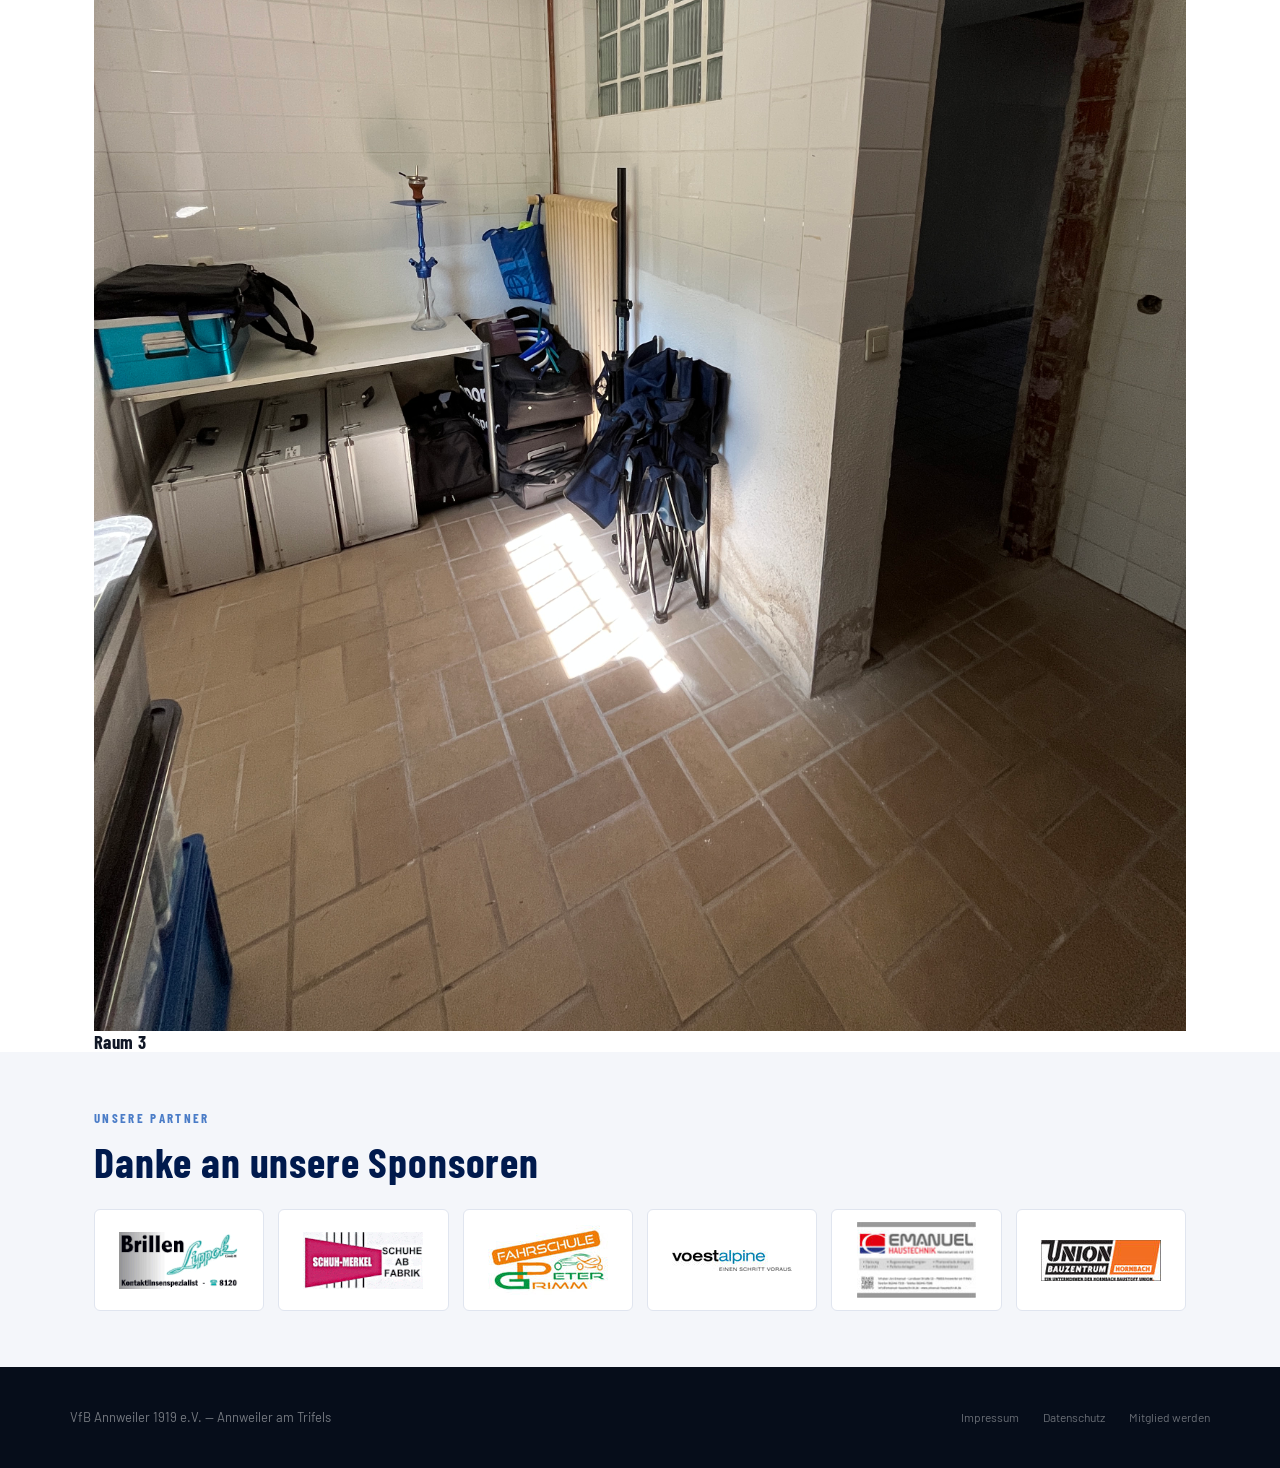
==== commit c2671537: "feat: Aufräumaktion und Jugendabteilung aktualisiert, neue Bilder hinzugefügt" ====
--- a/aktuelles.html
+++ b/aktuelles.html
@@ -48,6 +48,46 @@
   </div>
 </section>
 
+<section class="section-aufraeumaktion" id="aufraeumaktion" aria-labelledby="aufraeumaktion-title">
+  <div class="container">
+    <div class="aufraeumaktion-header">
+      <div>
+        <div class="section-label">Verein</div>
+        <h2 id="aufraeumaktion-title" class="section-title">Aufräumaktion – 08.08.2026</h2>
+        <p class="aufraeumaktion-intro">Am 08.08.2026 haben freiwillige Helfer verschiedene Teile des Vereinsheims entrümpelt, gereinigt und neu geordnet. Die Vorher-Nachher-Bilder zeigen den Unterschied.</p>
+      </div>
+      <a class="aufraeumaktion-flyer" href="bilder/aufraeumaktion/flyer-aufraeumaktion.JPG" target="_blank" rel="noopener">
+        <img src="bilder/aufraeumaktion/flyer-aufraeumaktion.JPG" alt="Flyer zur Aufräumaktion">
+        <span>Flyer ansehen</span>
+      </a>
+    </div>
+    <div class="aufraeumaktion-grid">
+      <div class="vorher-nachher-card">
+        <div class="vorher-nachher-images">
+          <div class="vn-image"><span class="vn-label">Vorher</span><img src="bilder/aufraeumaktion/trikot-raum1-davor.JPG" alt="Trikotraum 1 vorher"></div>
+          <div class="vn-image"><span class="vn-label">Nachher</span><img src="bilder/aufraeumaktion/trikot-raum1-danach.JPG" alt="Trikotraum 1 nachher"></div>
+        </div>
+        <h3>Raum 1</h3>
+      </div>
+      <div class="vorher-nachher-card">
+        <div class="vorher-nachher-images">
+          <div class="vn-image"><span class="vn-label">Vorher</span><img src="bilder/aufraeumaktion/trikot-raum2-davor.JPG" alt="Trikotraum 2 vorher"></div>
+          <div class="vn-image"><span class="vn-label">Nachher</span><img src="bilder/aufraeumaktion/trikot-raum2-danach.JPG" alt="Trikotraum 2 nachher"></div>
+        </div>
+        <h3>Raum 2</h3>
+      </div>
+      <div class="vorher-nachher-card">
+        <div class="vorher-nachher-images vorher-nachher-images--triple">
+          <div class="vn-image"><span class="vn-label">Vorher</span><img src="bilder/aufraeumaktion/trikot-raum-3-davor.JPG" alt="Trikotraum 3 vorher"></div>
+          <div class="vn-image"><span class="vn-label">Nachher</span><img src="bilder/aufraeumaktion/trikot-raum3-danach.JPG" alt="Trikotraum 3 nachher"></div>
+          <div class="vn-image"><span class="vn-label">Nachher</span><img src="bilder/aufraeumaktion/trikot-raum4-danach.JPG" alt="Trikotraum 3 nachher, andere Ansicht"></div>
+        </div>
+        <h3>Raum 3</h3>
+      </div>
+    </div>
+  </div>
+</section>
+
 <div id="site-footer"></div>
 </body>
 </html>
--- a/styles.css
+++ b/styles.css
@@ -374,22 +374,17 @@
 .spiele-carousel .spiel-card {
   display: flex;
   flex-direction: column;
-  align-items: stretch;
-  gap: 14px;
   min-height: 250px;
-  padding: 18px;
-}
-
-.spiele-carousel .spiel-card-date {
-  display: flex;
+}
+
+.spiele-carousel .spiel-card-body { flex: 1; }
+
+.spiele-carousel .spiel-card-result-area {
+  display: flex;
+  align-items: center;
   justify-content: space-between;
-  align-items: baseline;
-  gap: 8px;
-}
-
-.spiele-carousel .spiel-card-main { min-width: 0; }
-.spiele-carousel .spiel-card-main h3 { font-size: 19px; }
-.spiele-carousel .spiel-card-result { align-self: flex-start; min-width: 92px; }
+  width: 100%;
+}
 
 .spiele-carousel-controls {
   display: flex;
@@ -403,18 +398,29 @@
   display: inline-flex;
   align-items: center;
   justify-content: center;
-  width: 40px;
-  height: 40px;
-  border: 1px solid #C9D2E2;
-  border-radius: 50%;
-  background: var(--white);
-  color: var(--blue-dark);
-  font-size: 20px;
+  width: 28px;
+  height: 28px;
+  border: 0;
+  background: transparent;
   cursor: pointer;
 }
 
-.carousel-button:hover,
-.carousel-button:focus-visible { border-color: var(--blue); color: var(--blue); }
+.carousel-button::before {
+  content: '';
+  width: 0;
+  height: 0;
+  border-top: 6px solid transparent;
+  border-bottom: 6px solid transparent;
+}
+
+.carousel-button--prev::before { border-right: 8px solid var(--blue-dark); }
+.carousel-button--next::before { border-left: 8px solid var(--blue-dark); }
+
+.carousel-button:hover::before,
+.carousel-button:focus-visible::before {
+  border-right-color: var(--blue);
+  border-left-color: var(--blue);
+}
 
 .carousel-dots {
   display: flex;
@@ -680,11 +686,9 @@
 .spielgruppe .spiele-grid { margin-top: 18px; }
 
 .spiel-card {
-  display: grid;
-  grid-template-columns: 130px minmax(0, 1fr) auto;
-  align-items: center;
-  gap: 24px;
-  padding: 20px 24px;
+  display: flex;
+  flex-direction: column;
+  overflow: hidden;
   background: var(--white);
   border: 1px solid #E0E5EF;
   border-left: 3px solid var(--blue);
@@ -693,49 +697,58 @@
 
 .spiel-card--past { border-left-color: var(--muted); }
 
-.spiel-card-date {
-  display: grid;
-  gap: 3px;
-  font-family: 'Barlow Condensed', sans-serif;
-  font-size: 18px;
-  font-weight: 700;
-  color: var(--blue-dark);
-}
-
-.spiel-card-date span:last-child {
+.spiel-card-category {
+  display: flex;
+  align-items: baseline;
+  gap: 8px;
+  padding: 8px 20px;
+  background: var(--blue);
+  color: var(--white);
+  font-family: 'Barlow Condensed', sans-serif;
+  font-size: 13px;
+  font-weight: 700;
+  letter-spacing: 0.08em;
+  text-transform: uppercase;
+}
+
+.spiel-card--past .spiel-card-category { background: var(--muted); }
+
+.spiel-card-competition {
   font-family: 'Barlow', sans-serif;
   font-size: 11px;
-  font-weight: 600;
-  letter-spacing: 0.08em;
-  text-transform: uppercase;
-  color: var(--accent);
-}
-
-.spiel-card-meta {
-  margin-bottom: 3px;
-  font-size: 12px;
-  font-weight: 600;
-  letter-spacing: 0.08em;
-  text-transform: uppercase;
-  color: var(--muted);
-}
-
-.spiel-card-meta span { color: var(--accent); }
-
-.spiel-card-main h3 {
+  font-weight: 500;
+  letter-spacing: normal;
+  text-transform: none;
+  color: rgba(255,255,255,0.75);
+}
+
+.spiel-card-body {
+  padding: 16px 20px 20px;
+}
+
+.spiel-card-datetime {
+  font-family: 'Barlow Condensed', sans-serif;
+  font-size: 16px;
+  font-weight: 700;
+  color: var(--blue-dark);
+}
+
+.spiel-card-teams {
   display: grid;
   gap: 2px;
-  font-size: 23px;
-  font-weight: 700;
-  color: var(--blue-dark);
-  overflow-wrap: anywhere;
-}
-
-.spiel-card-main h3 .spiel-team {
+  margin-top: 10px;
+  font-family: 'Barlow Condensed', sans-serif;
+  font-size: 18px;
+  font-weight: 700;
+  color: var(--blue-dark);
+  overflow-wrap: break-word;
+}
+
+.spiel-card-teams .spiel-team {
   display: block;
 }
 
-.spiel-card-main h3 .spiel-vs {
+.spiel-card-teams .spiel-vs {
   display: block;
   font-family: 'Barlow', sans-serif;
   font-size: 11px;
@@ -747,11 +760,13 @@
 
 .news-games-grid .spiel-card { color: inherit; text-decoration: none; }
 
-.spiel-card-location {
-  margin-top: 3px;
+.spiel-card-ort-link {
+  display: inline-block;
+  margin-top: 12px;
+  color: var(--blue);
   font-size: 13px;
-  color: var(--muted);
-  overflow-wrap: anywhere;
+  font-weight: 600;
+  text-decoration: underline;
 }
 
 .spiel-card-result {
@@ -769,6 +784,22 @@
 .spiel-card-result--final {
   color: var(--white);
   background: var(--blue);
+}
+
+.spiel-card-result strong,
+.spiel-card-link { display: block; }
+
+.spiel-card-result-area { padding: 0 20px 20px; text-align: center; }
+
+.spiel-card-link {
+  margin-top: 0;
+  color: var(--blue);
+  font-family: 'Barlow', sans-serif;
+  font-size: 11px;
+  font-weight: 600;
+  line-height: 1.2;
+  text-decoration: underline;
+  white-space: nowrap;
 }
 
 .spiele-empty {
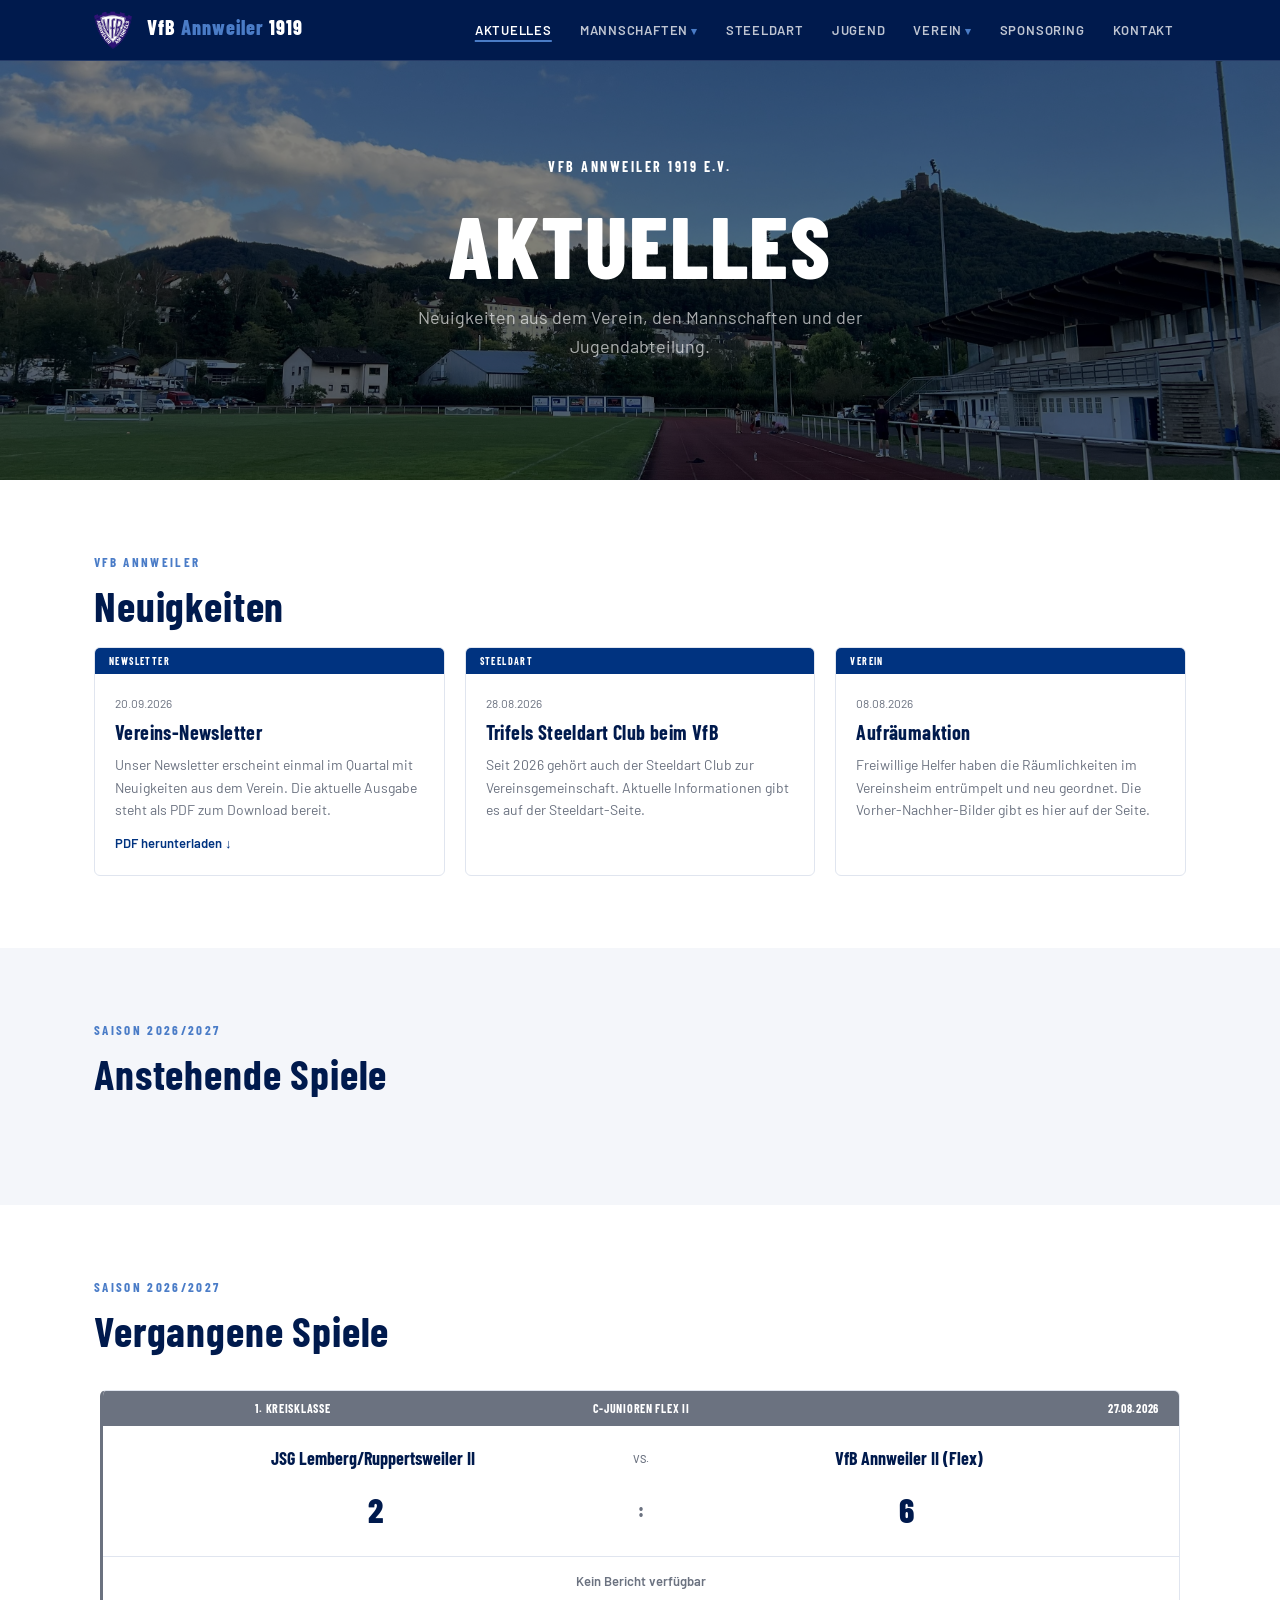
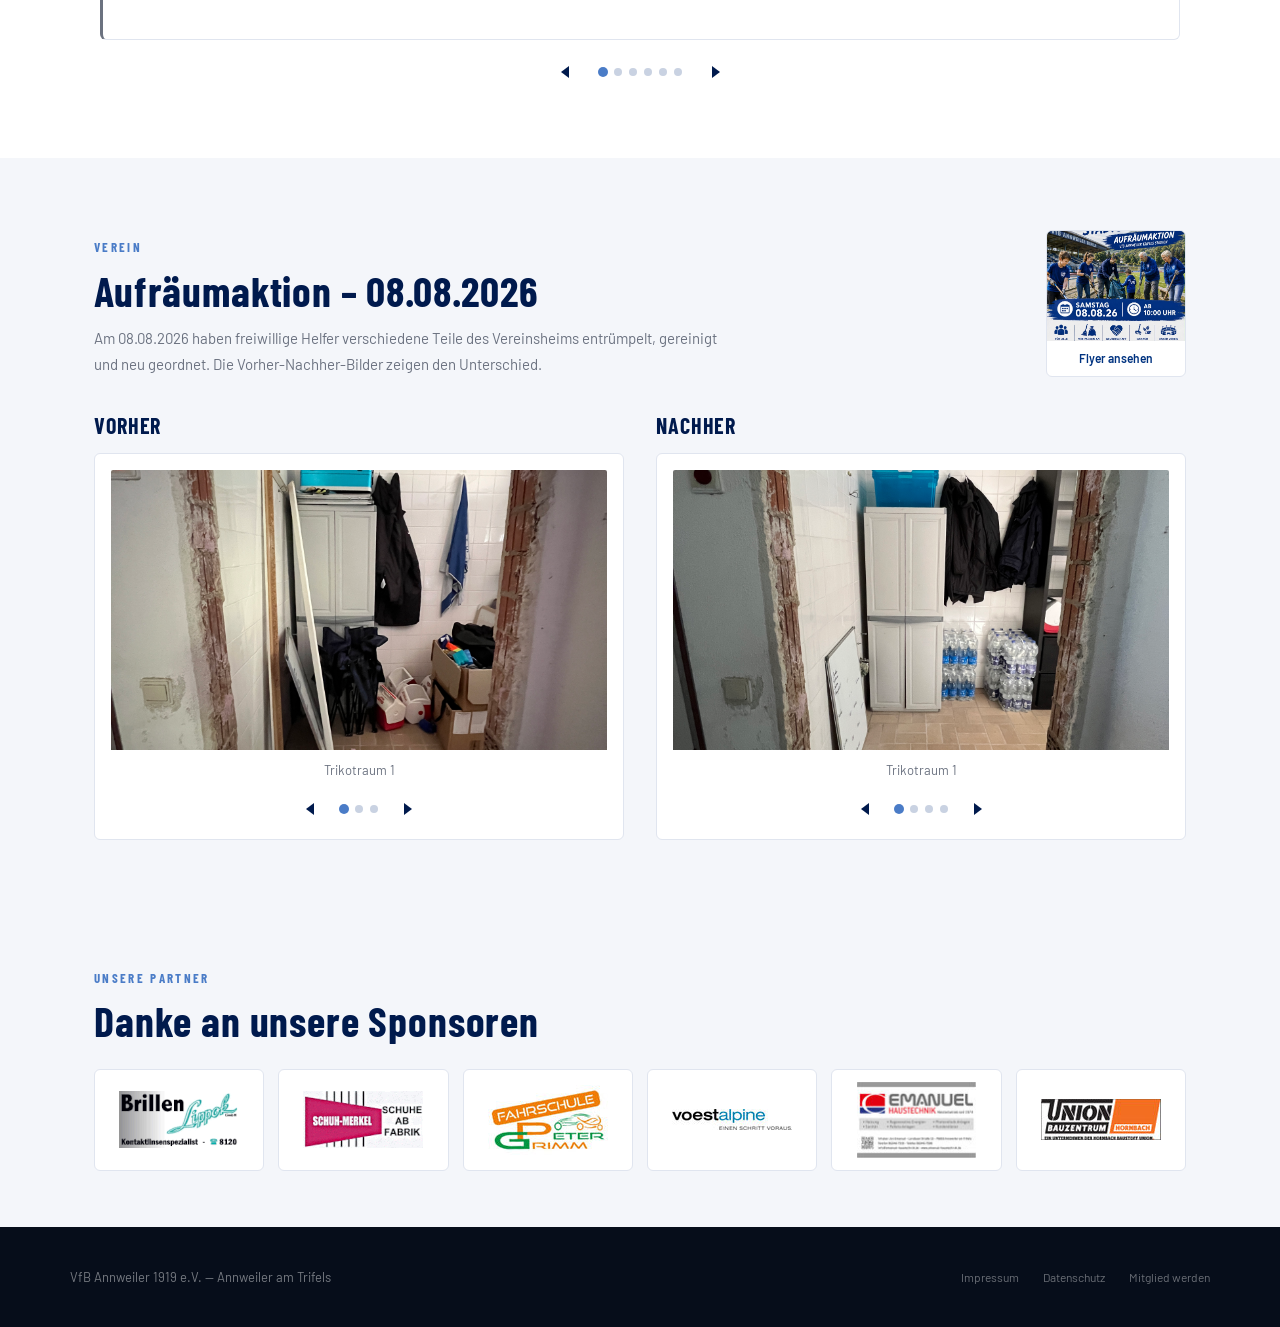
==== commit 513b41a9: "Refactor image galleries and add new image archive - Updated the "aktuelles.html" to implement a car" ====
--- a/aktuelles.html
+++ b/aktuelles.html
@@ -61,33 +61,79 @@
         <span>Flyer ansehen</span>
       </a>
     </div>
-    <div class="aufraeumaktion-grid">
-      <div class="vorher-nachher-card">
-        <div class="vorher-nachher-images">
-          <div class="vn-image"><span class="vn-label">Vorher</span><img src="bilder/aufraeumaktion/trikot-raum1-davor.JPG" alt="Trikotraum 1 vorher"></div>
-          <div class="vn-image"><span class="vn-label">Nachher</span><img src="bilder/aufraeumaktion/trikot-raum1-danach.JPG" alt="Trikotraum 1 nachher"></div>
+    <div class="aufraeumaktion-columns">
+      <div class="aufraeumaktion-column">
+        <h3 class="aufraeumaktion-column-title">Vorher</h3>
+        <div class="vn-carousel">
+          <div class="vn-carousel-viewport" aria-live="polite">
+            <div class="vn-carousel-track">
+              <div class="vn-carousel-slide"><img src="bilder/aufraeumaktion/trikot-raum1-davor.JPG" alt="Trikotraum 1 vorher"><span class="vn-carousel-caption">Trikotraum 1</span></div>
+              <div class="vn-carousel-slide"><img src="bilder/aufraeumaktion/trikot-raum2-davor.JPG" alt="Trikotraum 2 vorher"><span class="vn-carousel-caption">Trikotraum 2</span></div>
+              <div class="vn-carousel-slide"><img src="bilder/aufraeumaktion/trikot-raum-3-davor.JPG" alt="Trikotraum 3 vorher"><span class="vn-carousel-caption">Trikotraum 3</span></div>
+            </div>
+          </div>
+          <div class="vn-carousel-controls">
+            <button class="carousel-button carousel-button--prev" type="button" aria-label="Vorheriges Bild"></button>
+            <div class="carousel-dots" role="tablist" aria-label="Bild auswählen">
+              <button class="carousel-dot is-active" type="button" role="tab" aria-label="Bild 1 von 3" aria-selected="true" data-slide="0"></button>
+              <button class="carousel-dot" type="button" role="tab" aria-label="Bild 2 von 3" aria-selected="false" data-slide="1"></button>
+              <button class="carousel-dot" type="button" role="tab" aria-label="Bild 3 von 3" aria-selected="false" data-slide="2"></button>
+            </div>
+            <button class="carousel-button carousel-button--next" type="button" aria-label="Nächstes Bild"></button>
+          </div>
         </div>
-        <h3>Raum 1</h3>
       </div>
-      <div class="vorher-nachher-card">
-        <div class="vorher-nachher-images">
-          <div class="vn-image"><span class="vn-label">Vorher</span><img src="bilder/aufraeumaktion/trikot-raum2-davor.JPG" alt="Trikotraum 2 vorher"></div>
-          <div class="vn-image"><span class="vn-label">Nachher</span><img src="bilder/aufraeumaktion/trikot-raum2-danach.JPG" alt="Trikotraum 2 nachher"></div>
+      <div class="aufraeumaktion-column">
+        <h3 class="aufraeumaktion-column-title">Nachher</h3>
+        <div class="vn-carousel">
+          <div class="vn-carousel-viewport" aria-live="polite">
+            <div class="vn-carousel-track">
+              <div class="vn-carousel-slide"><img src="bilder/aufraeumaktion/trikot-raum1-danach.JPG" alt="Trikotraum 1 nachher"><span class="vn-carousel-caption">Trikotraum 1</span></div>
+              <div class="vn-carousel-slide"><img src="bilder/aufraeumaktion/trikot-raum2-danach.JPG" alt="Trikotraum 2 nachher"><span class="vn-carousel-caption">Trikotraum 2</span></div>
+              <div class="vn-carousel-slide"><img src="bilder/aufraeumaktion/trikot-raum3-danach.JPG" alt="Trikotraum 3 nachher"><span class="vn-carousel-caption">Trikotraum 3</span></div>
+              <div class="vn-carousel-slide"><img src="bilder/aufraeumaktion/trikot-raum4-danach.JPG" alt="Trikotraum 4 nachher"><span class="vn-carousel-caption">Trikotraum 4</span></div>
+            </div>
+          </div>
+          <div class="vn-carousel-controls">
+            <button class="carousel-button carousel-button--prev" type="button" aria-label="Vorheriges Bild"></button>
+            <div class="carousel-dots" role="tablist" aria-label="Bild auswählen">
+              <button class="carousel-dot is-active" type="button" role="tab" aria-label="Bild 1 von 4" aria-selected="true" data-slide="0"></button>
+              <button class="carousel-dot" type="button" role="tab" aria-label="Bild 2 von 4" aria-selected="false" data-slide="1"></button>
+              <button class="carousel-dot" type="button" role="tab" aria-label="Bild 3 von 4" aria-selected="false" data-slide="2"></button>
+              <button class="carousel-dot" type="button" role="tab" aria-label="Bild 4 von 4" aria-selected="false" data-slide="3"></button>
+            </div>
+            <button class="carousel-button carousel-button--next" type="button" aria-label="Nächstes Bild"></button>
+          </div>
         </div>
-        <h3>Raum 2</h3>
-      </div>
-      <div class="vorher-nachher-card">
-        <div class="vorher-nachher-images vorher-nachher-images--triple">
-          <div class="vn-image"><span class="vn-label">Vorher</span><img src="bilder/aufraeumaktion/trikot-raum-3-davor.JPG" alt="Trikotraum 3 vorher"></div>
-          <div class="vn-image"><span class="vn-label">Nachher</span><img src="bilder/aufraeumaktion/trikot-raum3-danach.JPG" alt="Trikotraum 3 nachher"></div>
-          <div class="vn-image"><span class="vn-label">Nachher</span><img src="bilder/aufraeumaktion/trikot-raum4-danach.JPG" alt="Trikotraum 3 nachher, andere Ansicht"></div>
-        </div>
-        <h3>Raum 3</h3>
       </div>
     </div>
   </div>
 </section>
 
+<script>
+  (() => {
+    document.querySelectorAll('.vn-carousel').forEach((carousel) => {
+      const track = carousel.querySelector('.vn-carousel-track');
+      const slides = [...track.children];
+      const dots = [...carousel.querySelectorAll('.carousel-dot')];
+      let activeIndex = 0;
+
+      const showSlide = (index) => {
+        activeIndex = (index + slides.length) % slides.length;
+        track.style.transform = `translateX(-${activeIndex * 100}%)`;
+        dots.forEach((dot, dotIndex) => {
+          dot.classList.toggle('is-active', dotIndex === activeIndex);
+          dot.setAttribute('aria-selected', dotIndex === activeIndex);
+        });
+      };
+
+      carousel.querySelector('.carousel-button--prev').addEventListener('click', () => showSlide(activeIndex - 1));
+      carousel.querySelector('.carousel-button--next').addEventListener('click', () => showSlide(activeIndex + 1));
+      dots.forEach((dot) => dot.addEventListener('click', () => showSlide(Number(dot.dataset.slide))));
+    });
+  })();
+</script>
+
 <div id="site-footer"></div>
 </body>
 </html>
--- a/styles.css
+++ b/styles.css
@@ -164,7 +164,6 @@
 
 /* ── HERO ── */
 .hero {
-  background: var(--blue-dark);
   padding: 80px 24px 70px;
   text-align: center;
   position: relative;
@@ -182,21 +181,41 @@
   content: '';
   position: absolute;
   inset: 0;
-  background-image: url('bilder/hintergrund-trifels.jpg');
+  background-image: url('bilder/stadion-1.jpg');
   background-size: cover;
-  background-position: center;
-  opacity: 0.35;
+  background-position: center 80%;
   pointer-events: none;
+}
+
+.hero::after {
+  content: '';
+  position: absolute;
+  inset: 0;
+  background: rgba(0, 0, 0, 0.5);
+  pointer-events: none;
+}
+
+.hero > .container {
+  position: relative;
+  z-index: 1;
+}
+
+.hero--steeldart::before {
+  background-image: linear-gradient(rgba(0, 26, 77, 0.6), rgba(0, 26, 77, 0.6)), url('bilder/steeldart/steeldart-logo.png');
+  background-size: cover, contain;
+  background-position: center, center;
+  background-repeat: no-repeat, no-repeat;
+  background-color: var(--blue-dark);
 }
 
 .hero-eyebrow {
   display: inline-block;
   font-family: 'Barlow Condensed', sans-serif;
-  font-size: 12px;
-  font-weight: 700;
+  font-size: 14px;
+  font-weight: 700;
+  color: #ffffff;
   letter-spacing: 0.18em;
   text-transform: uppercase;
-  color: var(--accent);
   margin-bottom: 16px;
 }
 
@@ -348,6 +367,14 @@
   line-height: 1.6;
 }
 
+.news-card-download {
+  display: inline-block;
+  margin-top: 12px;
+  color: var(--blue);
+  font-size: 13px;
+  font-weight: 600;
+}
+
 .section-news-games {
   padding: 72px 24px;
   background: var(--off);
@@ -379,12 +406,122 @@
 
 .spiele-carousel .spiel-card-body { flex: 1; }
 
-.spiele-carousel .spiel-card-result-area {
+#news-ergebnisse-container { --carousel-visible: 1; }
+
+/* ── AUFRÄUMAKTION ── */
+.section-aufraeumaktion {
+  padding: 72px 24px;
+  background: var(--off);
+}
+
+.aufraeumaktion-header {
+  display: flex;
+  align-items: flex-end;
+  justify-content: space-between;
+  gap: 24px;
+  flex-wrap: wrap;
+}
+
+.aufraeumaktion-header > div { max-width: 640px; }
+
+.aufraeumaktion-intro {
+  margin-top: 12px;
+  color: var(--muted);
+  font-size: 15px;
+  line-height: 1.7;
+}
+
+.aufraeumaktion-flyer {
+  display: block;
+  width: 140px;
+  border: 1px solid #E0E5EF;
+  border-radius: var(--radius);
+  overflow: hidden;
+  color: inherit;
+  text-decoration: none;
+  background: var(--white);
+  flex-shrink: 0;
+}
+
+.aufraeumaktion-flyer img {
+  display: block;
+  width: 100%;
+  height: 110px;
+  object-fit: cover;
+}
+
+.aufraeumaktion-flyer span {
+  display: block;
+  padding: 8px 10px;
+  color: var(--blue);
+  font-size: 12px;
+  font-weight: 600;
+  text-align: center;
+}
+
+.aufraeumaktion-columns {
+  display: grid;
+  grid-template-columns: 1fr 1fr;
+  gap: 32px;
+  margin-top: 36px;
+}
+
+.aufraeumaktion-column-title {
+  margin-bottom: 14px;
+  color: var(--blue-dark);
+  font-family: 'Barlow Condensed', sans-serif;
+  font-size: 22px;
+  font-weight: 700;
+  text-transform: uppercase;
+  letter-spacing: 0.04em;
+}
+
+.vn-carousel {
+  padding: 16px;
+  background: var(--white);
+  border: 1px solid #E0E5EF;
+  border-radius: var(--radius);
+}
+
+.vn-carousel-viewport {
+  overflow: hidden;
+  border-radius: calc(var(--radius) - 4px);
+}
+
+.vn-carousel-track {
+  display: flex;
+  transition: transform 0.35s ease;
+}
+
+.vn-carousel-slide { min-width: 100%; }
+
+.vn-carousel-slide img {
+  display: block;
+  width: 100%;
+  height: 280px;
+  object-fit: cover;
+}
+
+.vn-carousel-caption {
+  display: block;
+  margin-top: 10px;
+  color: var(--muted);
+  font-size: 13px;
+  text-align: center;
+}
+
+.vn-carousel-controls {
   display: flex;
   align-items: center;
-  justify-content: space-between;
-  width: 100%;
-}
+  justify-content: center;
+  gap: 16px;
+  margin-top: 14px;
+}
+
+@media (max-width: 720px) {
+  .aufraeumaktion-columns { grid-template-columns: 1fr; }
+}
+
 
 .spiele-carousel-controls {
   display: flex;
@@ -519,6 +656,102 @@
   gap: 20px;
 }
 
+.raeumlichkeiten-carousel { margin-top: 24px; }
+
+.raeumlichkeiten-intro {
+  margin-top: 10px;
+  color: var(--muted);
+  font-size: 15px;
+  line-height: 1.7;
+}
+
+.raeumlichkeiten-carousel-viewport {
+  overflow: hidden;
+  border-radius: var(--radius);
+}
+
+.raeumlichkeiten-carousel-track {
+  display: flex;
+  transition: transform 0.35s ease;
+}
+
+.raeumlichkeiten-carousel-slide { min-width: 100%; }
+
+.raeumlichkeiten-carousel-slide img {
+  display: block;
+  width: 100%;
+  height: 420px;
+  background: var(--off);
+  object-fit: var(--img-fit, contain);
+  object-position: var(--img-position, center);
+  transform: scale(var(--img-zoom, 1));
+}
+
+.raeumlichkeiten-carousel-controls {
+  display: flex;
+  align-items: center;
+  justify-content: center;
+  gap: 20px;
+  margin-top: 18px;
+}
+
+.bildarchiv-carousel { margin-top: 36px; }
+
+.bildarchiv-carousel-viewport {
+  overflow: hidden;
+  border-radius: var(--radius);
+}
+
+.bildarchiv-carousel-track {
+  display: flex;
+  transition: transform 0.35s ease;
+}
+
+.bildarchiv-carousel-slide { min-width: 100%; }
+
+.bildarchiv-figure {
+  margin: 0;
+  background: var(--off);
+  border: 1px solid #E0E5EF;
+  border-radius: var(--radius);
+  overflow: hidden;
+}
+
+.bildarchiv-figure-media img {
+  display: block;
+  width: 100%;
+  height: 420px;
+  background: var(--off);
+  object-fit: var(--img-fit, contain);
+  object-position: var(--img-position, center);
+  transform: scale(var(--img-zoom, 1));
+}
+
+.bildarchiv-figure figcaption {
+  padding: 16px 20px;
+}
+
+.bildarchiv-titel {
+  color: var(--blue-dark);
+  font-family: 'Barlow Condensed', sans-serif;
+  font-size: 20px;
+  font-weight: 700;
+}
+
+.bildarchiv-unterschrift {
+  margin-top: 4px;
+  color: var(--muted);
+  font-size: 14px;
+}
+
+.bildarchiv-carousel-controls {
+  display: flex;
+  align-items: center;
+  justify-content: center;
+  gap: 20px;
+  margin-top: 18px;
+}
+
 .team-card {
   border-radius: var(--radius);
   overflow: hidden;
@@ -588,6 +821,69 @@
 
 .team-link:hover { color: var(--accent); }
 
+/* ── HERREN VORSTELLUNG ── */
+.section-herren-vorstellung {
+  padding: 72px 24px;
+  background: var(--white);
+}
+
+.herren-vorstellung-grid {
+  display: grid;
+  grid-template-columns: minmax(240px, 0.8fr) minmax(0, 1.2fr);
+  gap: 48px;
+  align-items: center;
+}
+
+.herren-vorstellung-image {
+  position: relative;
+  overflow: hidden;
+  border-radius: var(--radius);
+  background: var(--blue);
+}
+
+.herren-vorstellung-image img {
+  display: block;
+  width: 100%;
+  max-height: 390px;
+  object-fit: cover;
+  object-position: center 25%;
+}
+
+.herren-vorstellung-image span {
+  display: block;
+  padding: 10px 14px;
+  color: var(--white);
+  background: var(--blue);
+  font-family: 'Barlow Condensed', sans-serif;
+  font-size: 13px;
+  font-weight: 700;
+  letter-spacing: 0.08em;
+  text-transform: uppercase;
+}
+
+.herren-vorstellung-content .section-label { color: var(--accent); }
+
+.herren-vorstellung-content .section-title {
+  max-width: 520px;
+  margin-bottom: 18px;
+  color: var(--blue-dark);
+}
+
+.herren-vorstellung-content > p {
+  max-width: 600px;
+  color: var(--muted);
+  font-size: 15px;
+  line-height: 1.75;
+}
+
+.herren-vorstellung-contacts {
+  display: grid;
+  grid-template-columns: minmax(0, 1fr);
+  max-width: 260px;
+  gap: 24px;
+  margin-top: 28px;
+}
+
 /* ── DAMEN VORSTELLUNG ── */
 .section-damen-vorstellung {
   padding: 72px 24px;
@@ -658,7 +954,110 @@
 .damen-vorstellung-contacts span { margin: 3px 0 8px; color: rgba(255,255,255,0.55); font-size: 12px; }
 .damen-vorstellung-contacts a { color: var(--accent); font-size: 13px; overflow-wrap: anywhere; }
 
-.damen-contact img { display: block; width: 80px; height: 80px; margin-bottom: 5px; border-radius: 50%; object-fit: cover; object-position: center 40%; }
+.contact-person {
+  padding: 20px;
+  background: var(--white);
+  border: 1px solid #E0E5EF;
+  border-left: 3px solid var(--accent);
+  border-radius: var(--radius);
+}
+
+.contact-person strong,
+.contact-person span,
+.contact-person a { display: block; }
+
+.contact-person strong {
+  color: var(--blue-dark);
+  font-family: 'Barlow Condensed', sans-serif;
+  font-size: 20px;
+  font-weight: 700;
+}
+
+.contact-person span { margin: 2px 0 8px; color: var(--muted); font-size: 13px; }
+.contact-person a { color: var(--blue); font-size: 13px; font-weight: 600; overflow-wrap: anywhere; }
+.contact-person img { display: block; width: 80px; height: 80px; margin-bottom: 10px; border-radius: 50%; object-fit: cover; object-position: center 40%; }
+
+.damen-vorstellung-contacts .contact-person {
+  padding: 0;
+  background: transparent;
+  border: 0;
+  border-radius: 0;
+}
+
+.damen-vorstellung-contacts .contact-person strong { color: var(--white); font-size: 16px; }
+.damen-vorstellung-contacts .contact-person span { color: rgba(255,255,255,0.55); font-size: 12px; }
+.damen-vorstellung-contacts .contact-person a { color: var(--accent); font-size: 13px; font-weight: 400; }
+
+.herren-vorstellung-contacts .contact-person,
+.ah-vorstellung-contacts .contact-person {
+  padding: 0;
+  background: transparent;
+  border: 0;
+  border-radius: 0;
+}
+
+/* ── ALTHERREN VORSTELLUNG ── */
+.section-ah-vorstellung {
+  padding: 72px 24px;
+  background: var(--white);
+}
+
+.ah-vorstellung-grid {
+  display: grid;
+  grid-template-columns: minmax(240px, 0.8fr) minmax(0, 1.2fr);
+  gap: 48px;
+  align-items: center;
+}
+
+.ah-vorstellung-image {
+  position: relative;
+  overflow: hidden;
+  border-radius: var(--radius);
+  background: var(--blue);
+}
+
+.ah-vorstellung-image img {
+  display: block;
+  width: 100%;
+  max-height: 390px;
+  object-fit: cover;
+  object-position: center 25%;
+}
+
+.ah-vorstellung-image span {
+  display: block;
+  padding: 10px 14px;
+  color: var(--white);
+  background: var(--blue);
+  font-family: 'Barlow Condensed', sans-serif;
+  font-size: 13px;
+  font-weight: 700;
+  letter-spacing: 0.08em;
+  text-transform: uppercase;
+}
+
+.ah-vorstellung-content .section-label { color: var(--accent); }
+
+.ah-vorstellung-content .section-title {
+  max-width: 520px;
+  margin-bottom: 18px;
+  color: var(--blue-dark);
+}
+
+.ah-vorstellung-content > p {
+  max-width: 600px;
+  color: var(--muted);
+  font-size: 15px;
+  line-height: 1.75;
+}
+
+.ah-vorstellung-contacts {
+  display: grid;
+  grid-template-columns: minmax(0, 1fr);
+  max-width: 260px;
+  gap: 24px;
+  margin-top: 28px;
+}
 
 /* ── SPIELPLAN SECTION ── */
 .section-spielplan {
@@ -789,17 +1188,75 @@
 .spiel-card-result strong,
 .spiel-card-link { display: block; }
 
-.spiel-card-result-area { padding: 0 20px 20px; text-align: center; }
-
-.spiel-card-link {
-  margin-top: 0;
-  color: var(--blue);
+.spiel-result-header {
+  display: grid;
+  grid-template-columns: 1fr 1fr 1fr;
+  gap: 8px;
+  padding: 8px 20px;
+  background: var(--muted);
+  color: var(--white);
+  font-family: 'Barlow Condensed', sans-serif;
+  font-size: 12px;
+  font-weight: 700;
+  letter-spacing: 0.06em;
+  text-transform: uppercase;
+  text-align: center;
+}
+
+.spiel-result-header span:last-child { text-align: right; }
+
+.spiel-result-teams {
+  display: grid;
+  grid-template-columns: 1fr auto 1fr;
+  align-items: center;
+  gap: 10px;
+  padding: 18px 20px 6px;
+  font-family: 'Barlow Condensed', sans-serif;
+  font-size: 18px;
+  font-weight: 700;
+  color: var(--blue-dark);
+  text-align: center;
+  overflow-wrap: break-word;
+}
+
+.spiel-result-teams .spiel-vs {
   font-family: 'Barlow', sans-serif;
   font-size: 11px;
+  font-weight: 500;
+  color: var(--muted);
+  text-transform: uppercase;
+}
+
+.spiel-result-score {
+  display: grid;
+  grid-template-columns: 1fr auto 1fr;
+  align-items: center;
+  gap: 10px;
+  padding: 4px 20px 18px;
+  font-family: 'Barlow Condensed', sans-serif;
+  font-size: 34px;
+  font-weight: 800;
+  color: var(--blue-dark);
+  text-align: center;
+}
+
+.spiel-result-score span:nth-child(2) { color: var(--muted); font-size: 20px; }
+
+.spiel-result-bericht {
+  display: block;
+  padding: 14px 20px;
+  border-top: 1px solid #E0E5EF;
+  color: var(--blue);
+  font-size: 13px;
   font-weight: 600;
-  line-height: 1.2;
+  text-align: center;
   text-decoration: underline;
-  white-space: nowrap;
+}
+
+.spiel-result-bericht--leer {
+  color: var(--muted);
+  text-decoration: none;
+  cursor: default;
 }
 
 .spiele-empty {
@@ -823,15 +1280,26 @@
   margin-bottom: 40px;
 }
 
+.jugend-intro--wide {
+  max-width: none; /* oder z. B. max-width: 900px; */
+}
+
 .jugend-intro p {
   font-size: 15px;
   color: var(--muted);
   margin-top: 12px;
 }
 
+.jugend-training-wrapper {
+  display: grid;
+  grid-template-columns: 260px 1fr;
+  gap: 20px;
+  align-items: stretch;
+}
+
 .trainings-grid {
   display: grid;
-  grid-template-columns: repeat(auto-fill, minmax(220px, 1fr));
+  grid-template-columns: repeat(3, 1fr);
   gap: 14px;
 }
 
@@ -890,6 +1358,16 @@
 .jugend-cta a {
   color: var(--blue);
   font-weight: 600;
+}
+
+.jugend-contact {
+  max-width: none;
+  margin: 0;
+  display: flex;
+  flex-direction: column;
+  justify-content: center;
+  height: 100%;
+  box-sizing: border-box;
 }
 
 /* ── VEREIN / VORSTAND ── */
@@ -944,7 +1422,8 @@
 
 /* ── DARTS SECTION ── */
 .section-darts {
-  padding: 48px 24px;
+  padding: 72px 24px;
+  padding-bottom: 40px;
   background: var(--white);
   border-top: 1px solid #E0E5EF;
 }
@@ -977,6 +1456,11 @@
   font-size: 13px;
   color: var(--blue);
   font-weight: 500;
+}
+
+.darts-contact {
+  max-width: 360px;
+  margin-top: 32px;
 }
 
 /* ── SPONSORING ── */
@@ -1516,13 +2000,23 @@
 .footer-links a:hover { color: var(--accent); }
 
 /* ── RESPONSIVE ── */
+@media (max-width: 960px) {
+  .jugend-training-wrapper { grid-template-columns: 1fr; }
+  .jugend-contact { height: auto; }
+}
+
 @media (max-width: 720px) {
+  .trainings-grid { grid-template-columns: 1fr; }
   .spiele-carousel { --carousel-visible: 1; }
   .nav-links { display: none; }
   .verein-grid { grid-template-columns: 1fr; }
   .vorstand-grid { grid-template-columns: 1fr; }
   .damen-vorstellung-grid { grid-template-columns: 1fr; gap: 32px; }
   .damen-vorstellung-contacts { grid-template-columns: 1fr; gap: 16px; }
+  .herren-vorstellung-grid { grid-template-columns: 1fr; gap: 32px; }
+  .herren-vorstellung-contacts { grid-template-columns: 1fr; gap: 16px; max-width: none; }
+  .ah-vorstellung-grid { grid-template-columns: 1fr; gap: 32px; }
+  .ah-vorstellung-contacts { grid-template-columns: 1fr; gap: 16px; max-width: none; }
   .sponsor-layout { grid-template-columns: 1fr; gap: 32px; }
   .sponsor-list { grid-template-columns: 1fr; }
   .sponsor-logo-grid { grid-template-columns: repeat(2, minmax(0, 1fr)); }
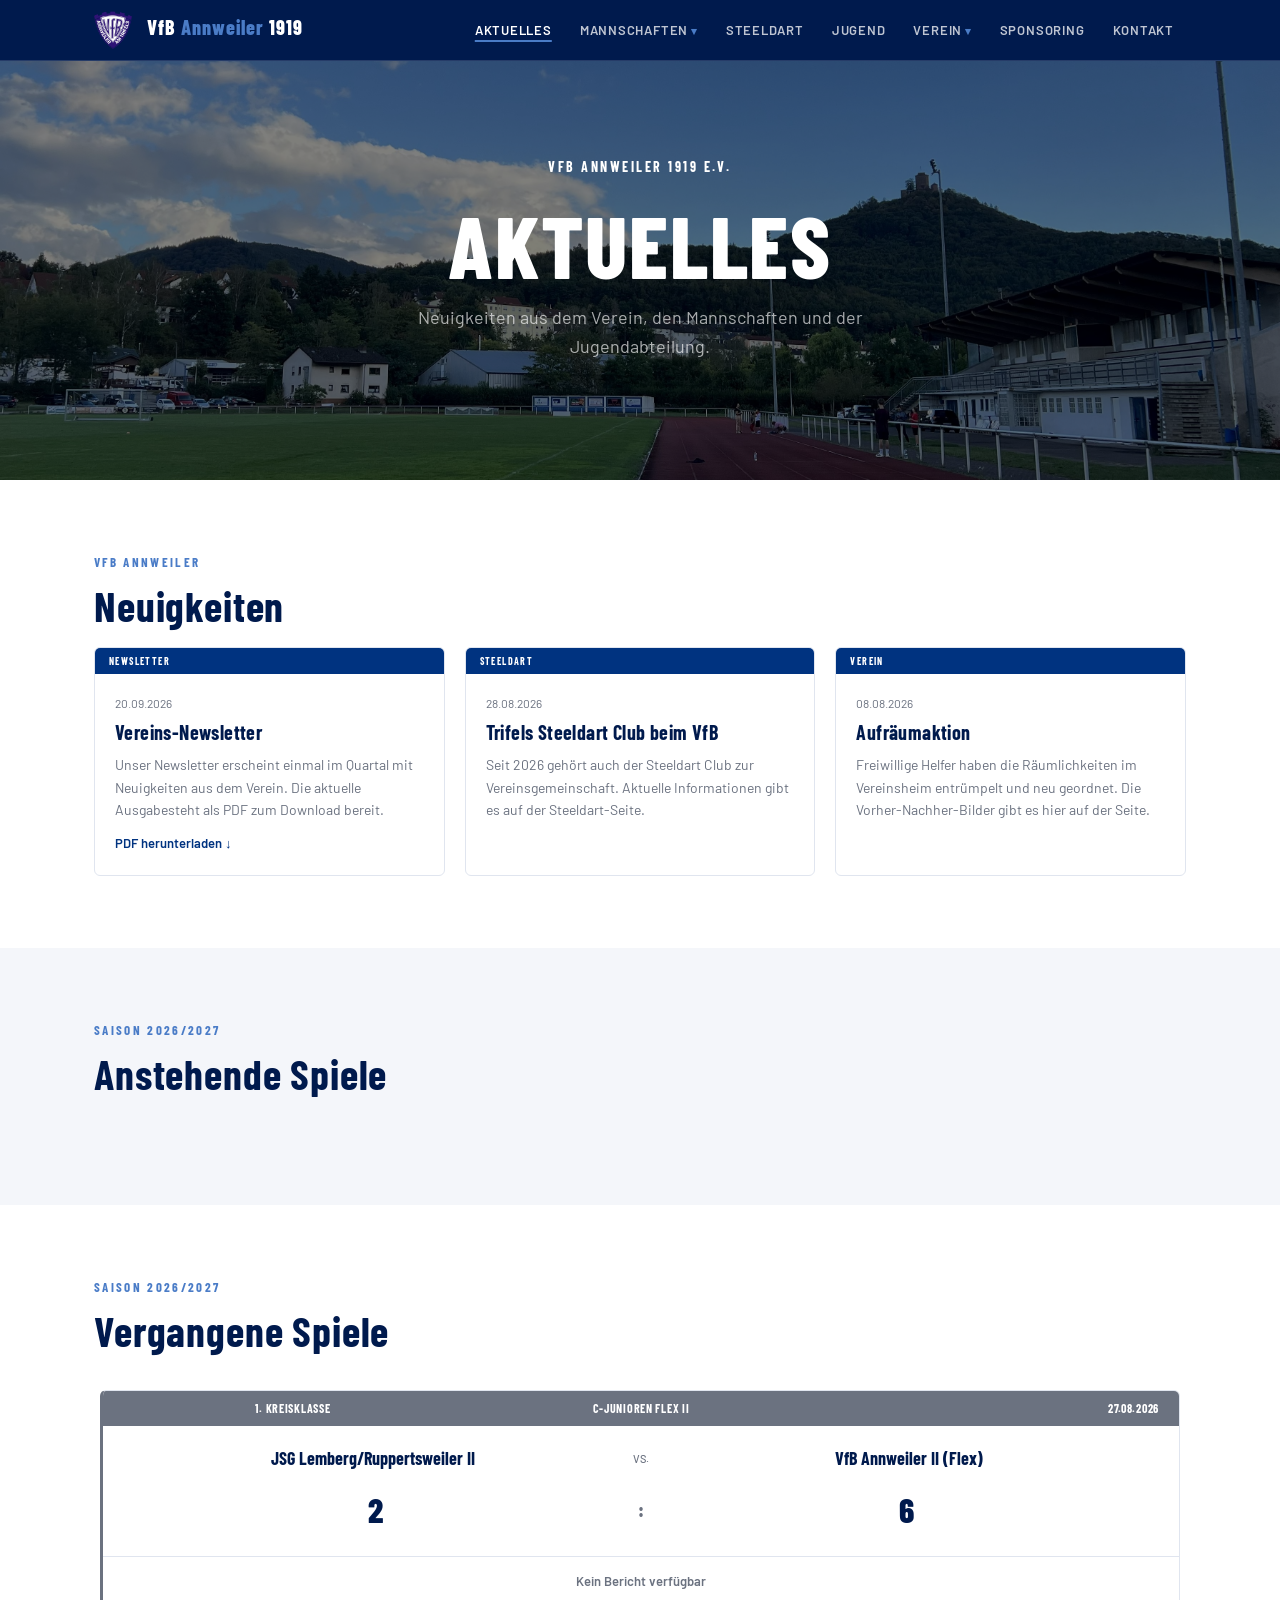
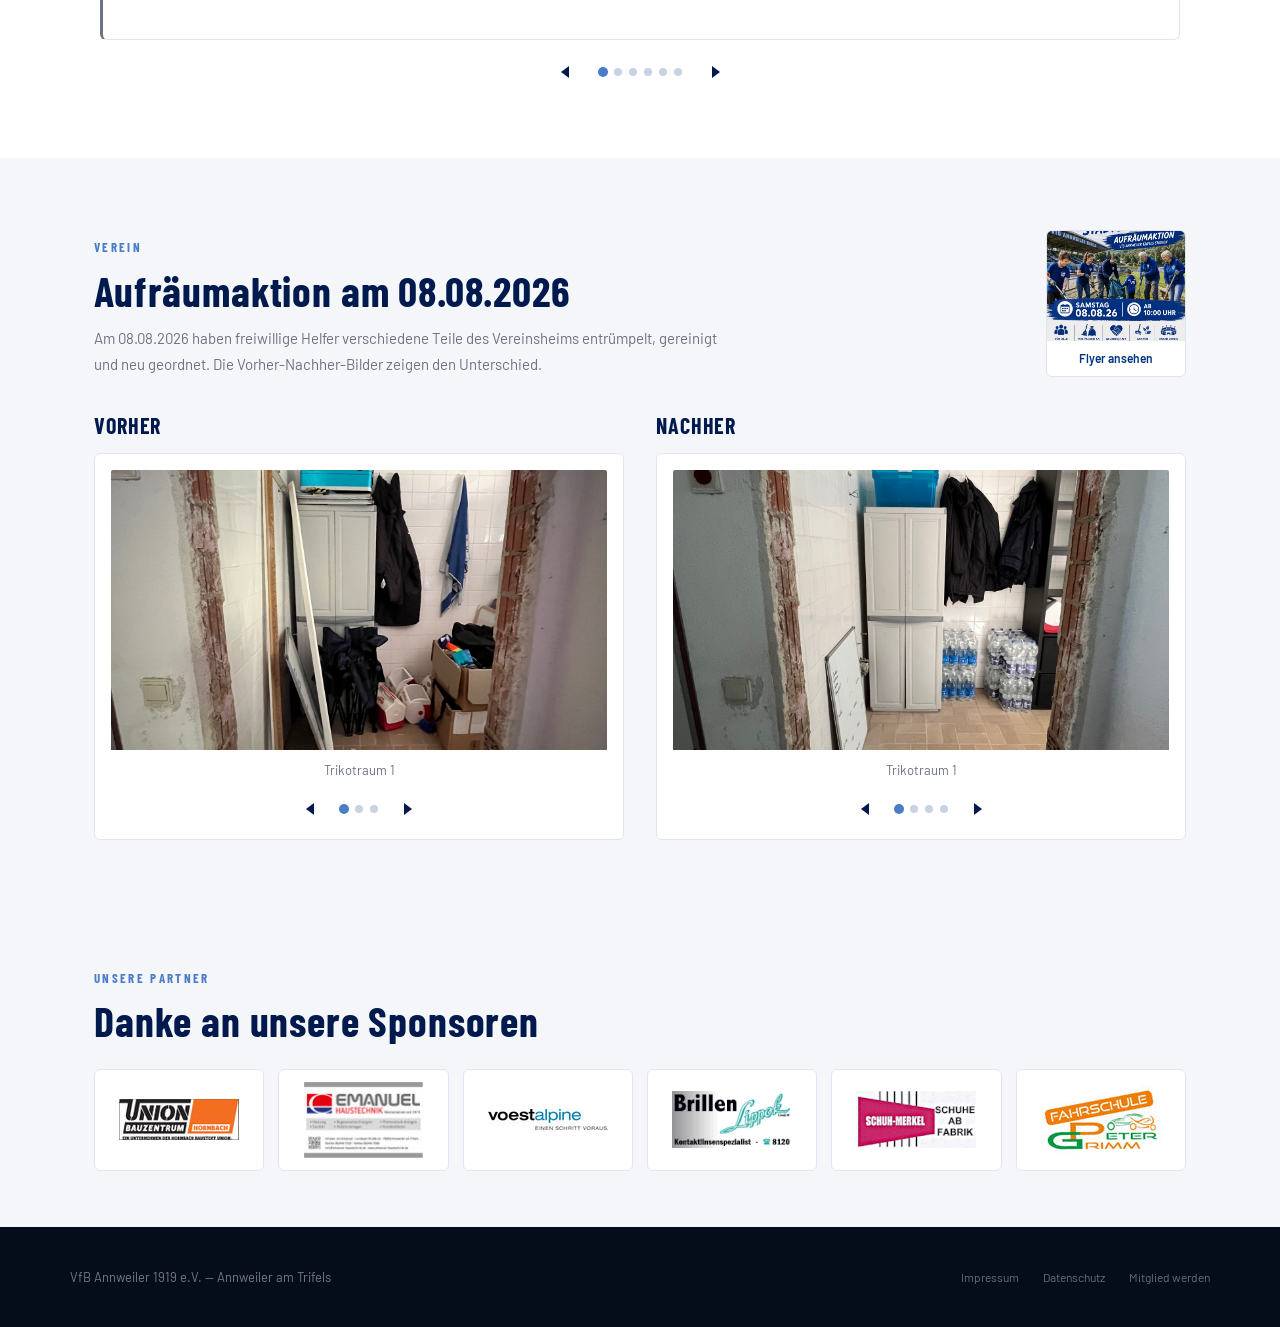
==== commit 2e294073: "feat: Update page titles and improve text formatting across multiple HTML files" ====
--- a/aktuelles.html
+++ b/aktuelles.html
@@ -3,9 +3,7 @@
 <head>
 <meta charset="UTF-8">
 <meta name="viewport" content="width=device-width, initial-scale=1.0">
-<title>Aktuelles — VfB Annweiler 1919 e.V.</title>
-<link rel="preconnect" href="https://fonts.googleapis.com">
-<link href="https://fonts.googleapis.com/css2?family=Barlow+Condensed:wght@600;700;800&family=Barlow:wght@400;500;600&display=swap" rel="stylesheet">
+<title>Aktuelles | VfB Annweiler 1919 e.V.</title>
 <link rel="stylesheet" href="styles.css">
 <script src="navigation.js" defer></script>
 <script src="footer.js" defer></script>
@@ -53,7 +51,7 @@
     <div class="aufraeumaktion-header">
       <div>
         <div class="section-label">Verein</div>
-        <h2 id="aufraeumaktion-title" class="section-title">Aufräumaktion – 08.08.2026</h2>
+        <h2 id="aufraeumaktion-title" class="section-title">Aufräumaktion am 08.08.2026</h2>
         <p class="aufraeumaktion-intro">Am 08.08.2026 haben freiwillige Helfer verschiedene Teile des Vereinsheims entrümpelt, gereinigt und neu geordnet. Die Vorher-Nachher-Bilder zeigen den Unterschied.</p>
       </div>
       <a class="aufraeumaktion-flyer" href="bilder/aufraeumaktion/flyer-aufraeumaktion.JPG" target="_blank" rel="noopener">
--- a/styles.css
+++ b/styles.css
@@ -1,3 +1,47 @@
+/* ── FONTS (self-hosted, no external requests) ── */
+@font-face {
+  font-family: 'Barlow';
+  font-style: normal;
+  font-weight: 400;
+  font-display: swap;
+  src: url('fonts/barlow-400.woff2') format('woff2');
+}
+@font-face {
+  font-family: 'Barlow';
+  font-style: normal;
+  font-weight: 500;
+  font-display: swap;
+  src: url('fonts/barlow-500.woff2') format('woff2');
+}
+@font-face {
+  font-family: 'Barlow';
+  font-style: normal;
+  font-weight: 600;
+  font-display: swap;
+  src: url('fonts/barlow-600.woff2') format('woff2');
+}
+@font-face {
+  font-family: 'Barlow Condensed';
+  font-style: normal;
+  font-weight: 600;
+  font-display: swap;
+  src: url('fonts/barlow-condensed-600.woff2') format('woff2');
+}
+@font-face {
+  font-family: 'Barlow Condensed';
+  font-style: normal;
+  font-weight: 700;
+  font-display: swap;
+  src: url('fonts/barlow-condensed-700.woff2') format('woff2');
+}
+@font-face {
+  font-family: 'Barlow Condensed';
+  font-style: normal;
+  font-weight: 800;
+  font-display: swap;
+  src: url('fonts/barlow-condensed-800.woff2') format('woff2');
+}
+
 /* ── RESET & BASE ── */
 *, *::before, *::after { box-sizing: border-box; margin: 0; padding: 0; }
 
@@ -162,6 +206,57 @@
   text-underline-offset: 5px;
 }
 
+.nav-burger {
+  display: none;
+  flex-direction: column;
+  justify-content: center;
+  align-items: center;
+  gap: 5px;
+  width: 32px;
+  height: 32px;
+  border: 0;
+  background: transparent;
+  padding: 0;
+  cursor: pointer;
+}
+
+.nav-burger span {
+  display: block;
+  width: 24px;
+  height: 2px;
+  background: var(--white);
+  border-radius: 2px;
+  transition: transform 0.2s, opacity 0.2s;
+}
+
+.nav-burger[aria-expanded="true"] span:nth-child(1) { transform: translateY(7px) rotate(45deg); }
+.nav-burger[aria-expanded="true"] span:nth-child(2) { opacity: 0; }
+.nav-burger[aria-expanded="true"] span:nth-child(3) { transform: translateY(-7px) rotate(-45deg); }
+
+.nav-dropdown-toggle {
+  display: none;
+  position: absolute;
+  top: 0;
+  right: 0;
+  width: 44px;
+  height: 44px;
+  border: 0;
+  background: transparent;
+  cursor: pointer;
+}
+
+.nav-dropdown-toggle::after {
+  content: '▾';
+  color: var(--accent);
+  font-size: 14px;
+  transition: transform 0.15s;
+}
+
+.nav-dropdown-toggle[aria-expanded="true"]::after {
+  transform: rotate(180deg);
+  display: inline-block;
+}
+
 /* ── HERO ── */
 .hero {
   padding: 80px 24px 70px;
@@ -289,6 +384,15 @@
   font-weight: 700;
   color: var(--blue-dark);
   margin-bottom: 4px;
+}
+
+.section-intro {
+  font-size: 15px;
+  color: var(--muted);
+  line-height: 1.75;
+  max-width: 640px;
+  margin-top: 12px;
+  margin-bottom: 28px;
 }
 
 /* ── NEWS SECTION ── */
@@ -822,26 +926,36 @@
 .team-link:hover { color: var(--accent); }
 
 /* ── HERREN VORSTELLUNG ── */
-.section-herren-vorstellung {
+.section-profile {
   padding: 72px 24px;
   background: var(--white);
 }
 
-.herren-vorstellung-grid {
+.section-profile--dark {
+  background: var(--blue-dark);
+}
+
+.profile-grid {
   display: grid;
   grid-template-columns: minmax(240px, 0.8fr) minmax(0, 1.2fr);
   gap: 48px;
   align-items: center;
 }
 
-.herren-vorstellung-image {
+.profile-image-wrap {
+  display: flex;
+  flex-direction: column;
+  gap: 14px;
+}
+
+.profile-image {
   position: relative;
   overflow: hidden;
   border-radius: var(--radius);
   background: var(--blue);
 }
 
-.herren-vorstellung-image img {
+.profile-image img {
   display: block;
   width: 100%;
   max-height: 390px;
@@ -849,7 +963,13 @@
   object-position: center 25%;
 }
 
-.herren-vorstellung-image span {
+#herren-vorstellung .profile-image img {
+  max-height: none;
+  aspect-ratio: 4 / 3;
+  object-position: center 70%;
+}
+
+.profile-image > span {
   display: block;
   padding: 10px 14px;
   color: var(--white);
@@ -861,22 +981,26 @@
   text-transform: uppercase;
 }
 
-.herren-vorstellung-content .section-label { color: var(--accent); }
-
-.herren-vorstellung-content .section-title {
+.profile-content .section-label { color: var(--accent); }
+
+.profile-content .section-title {
   max-width: 520px;
   margin-bottom: 18px;
   color: var(--blue-dark);
 }
 
-.herren-vorstellung-content > p {
+.section-profile--dark .profile-content .section-title { color: var(--white); }
+
+.profile-content > p {
   max-width: 600px;
   color: var(--muted);
   font-size: 15px;
   line-height: 1.75;
 }
 
-.herren-vorstellung-contacts {
+.section-profile--dark .profile-content > p { color: rgba(255,255,255,0.72); }
+
+.profile-contacts {
   display: grid;
   grid-template-columns: minmax(0, 1fr);
   max-width: 260px;
@@ -884,75 +1008,14 @@
   margin-top: 28px;
 }
 
-/* ── DAMEN VORSTELLUNG ── */
-.section-damen-vorstellung {
-  padding: 72px 24px;
-  background: var(--blue-dark);
-}
-
-.damen-vorstellung-grid {
-  display: grid;
-  grid-template-columns: minmax(240px, 0.8fr) minmax(0, 1.2fr);
-  gap: 48px;
-  align-items: center;
-}
-
-.damen-vorstellung-image {
-  position: relative;
-  overflow: hidden;
-  border-radius: var(--radius);
-  background: var(--blue);
-}
-
-.damen-vorstellung-image img {
-  display: block;
-  width: 100%;
-  max-height: 390px;
-  object-fit: cover;
-  object-position: center 25%;
-}
-
-.damen-vorstellung-image span {
-  display: block;
-  padding: 10px 14px;
-  color: var(--white);
-  background: var(--blue);
-  font-family: 'Barlow Condensed', sans-serif;
-  font-size: 13px;
-  font-weight: 700;
-  letter-spacing: 0.08em;
-  text-transform: uppercase;
-}
-
-.damen-vorstellung-content .section-label { color: var(--accent); }
-
-.damen-vorstellung-content .section-title {
-  max-width: 520px;
-  margin-bottom: 18px;
-  color: var(--white);
-}
-
-.damen-vorstellung-content > p {
-  max-width: 600px;
-  color: rgba(255,255,255,0.72);
-  font-size: 15px;
-  line-height: 1.75;
-}
-
-.damen-vorstellung-contacts {
-  display: grid;
+.profile-contacts--multi {
   grid-template-columns: repeat(2, minmax(0, 1fr));
-  gap: 24px;
-  margin-top: 28px;
-}
-
-.damen-vorstellung-contacts strong,
-.damen-vorstellung-contacts span,
-.damen-vorstellung-contacts a { display: block; }
-
-.damen-vorstellung-contacts strong { color: var(--white); font-size: 16px; }
-.damen-vorstellung-contacts span { margin: 3px 0 8px; color: rgba(255,255,255,0.55); font-size: 12px; }
-.damen-vorstellung-contacts a { color: var(--accent); font-size: 13px; overflow-wrap: anywhere; }
+  max-width: none;
+}
+
+.section-profile--dark .profile-contacts strong { color: var(--white); }
+.section-profile--dark .profile-contacts span { color: rgba(255,255,255,0.55); }
+.section-profile--dark .profile-contacts a { color: var(--accent); }
 
 .contact-person {
   padding: 20px;
@@ -977,86 +1040,11 @@
 .contact-person a { color: var(--blue); font-size: 13px; font-weight: 600; overflow-wrap: anywhere; }
 .contact-person img { display: block; width: 80px; height: 80px; margin-bottom: 10px; border-radius: 50%; object-fit: cover; object-position: center 40%; }
 
-.damen-vorstellung-contacts .contact-person {
+.profile-contacts .contact-person {
   padding: 0;
   background: transparent;
   border: 0;
   border-radius: 0;
-}
-
-.damen-vorstellung-contacts .contact-person strong { color: var(--white); font-size: 16px; }
-.damen-vorstellung-contacts .contact-person span { color: rgba(255,255,255,0.55); font-size: 12px; }
-.damen-vorstellung-contacts .contact-person a { color: var(--accent); font-size: 13px; font-weight: 400; }
-
-.herren-vorstellung-contacts .contact-person,
-.ah-vorstellung-contacts .contact-person {
-  padding: 0;
-  background: transparent;
-  border: 0;
-  border-radius: 0;
-}
-
-/* ── ALTHERREN VORSTELLUNG ── */
-.section-ah-vorstellung {
-  padding: 72px 24px;
-  background: var(--white);
-}
-
-.ah-vorstellung-grid {
-  display: grid;
-  grid-template-columns: minmax(240px, 0.8fr) minmax(0, 1.2fr);
-  gap: 48px;
-  align-items: center;
-}
-
-.ah-vorstellung-image {
-  position: relative;
-  overflow: hidden;
-  border-radius: var(--radius);
-  background: var(--blue);
-}
-
-.ah-vorstellung-image img {
-  display: block;
-  width: 100%;
-  max-height: 390px;
-  object-fit: cover;
-  object-position: center 25%;
-}
-
-.ah-vorstellung-image span {
-  display: block;
-  padding: 10px 14px;
-  color: var(--white);
-  background: var(--blue);
-  font-family: 'Barlow Condensed', sans-serif;
-  font-size: 13px;
-  font-weight: 700;
-  letter-spacing: 0.08em;
-  text-transform: uppercase;
-}
-
-.ah-vorstellung-content .section-label { color: var(--accent); }
-
-.ah-vorstellung-content .section-title {
-  max-width: 520px;
-  margin-bottom: 18px;
-  color: var(--blue-dark);
-}
-
-.ah-vorstellung-content > p {
-  max-width: 600px;
-  color: var(--muted);
-  font-size: 15px;
-  line-height: 1.75;
-}
-
-.ah-vorstellung-contacts {
-  display: grid;
-  grid-template-columns: minmax(0, 1fr);
-  max-width: 260px;
-  gap: 24px;
-  margin-top: 28px;
 }
 
 /* ── SPIELPLAN SECTION ── */
@@ -1304,6 +1292,8 @@
 }
 
 .training-card {
+  display: flex;
+  flex-direction: column;
   background: var(--white);
   border: 1px solid #E0E5EF;
   border-radius: var(--radius);
@@ -1333,6 +1323,11 @@
   line-height: 1.7;
 }
 
+.training-card .team-link {
+  margin-top: auto;
+  padding-top: 12px;
+}
+
 .jugend-cta {
   margin-top: 40px;
   padding: 24px;
@@ -1368,6 +1363,11 @@
   justify-content: center;
   height: 100%;
   box-sizing: border-box;
+}
+
+.section-darts .jugend-contact {
+  justify-content: flex-start;
+  padding-top: 24px;
 }
 
 /* ── VEREIN / VORSTAND ── */
@@ -1391,20 +1391,33 @@
   margin-bottom: 14px;
 }
 
-.vorstand-grid {
+.info-grid {
   display: grid;
   grid-template-columns: 1fr 1fr;
   gap: 12px;
 }
 
-.vorstand-item {
+.info-grid--compact {
+  grid-template-columns: repeat(4, 1fr);
+  align-items: stretch;
+}
+
+.info-grid--compact .info-item {
+  padding: 10px 12px;
+}
+
+.info-grid--compact .info-item .name {
+  font-size: 15px;
+}
+
+.info-item {
   background: var(--white);
   border: 1px solid #E0E5EF;
   border-radius: var(--radius);
   padding: 14px 16px;
 }
 
-.vorstand-item .role {
+.info-item .role {
   font-size: 10px;
   font-weight: 700;
   letter-spacing: 0.1em;
@@ -1413,11 +1426,129 @@
   margin-bottom: 4px;
 }
 
-.vorstand-item .name {
+.training-times {
+  background: #F4F6FB;
+  border: 1px solid #E0E5EF;
+  border-radius: var(--radius);
+  padding: 14px 16px 14px 14px;
+}
+
+.section-profile--dark .training-times {
+  background: rgba(255,255,255,0.08);
+  border-color: rgba(255,255,255,0.16);
+}
+
+.training-times > p { font-size: 13px; color: var(--muted); margin: 8px 0 0; }
+.section-profile--dark .training-times > p { color: rgba(255,255,255,0.55); }
+.section-profile--dark .training-times .role { color: rgba(255,255,255,0.55); }
+.section-profile--dark .training-times-row { color: var(--white); }
+.section-profile--dark .training-times-row .training-slot { color: var(--accent); }
+
+.training-times--tile {
+  grid-column: 1 / -1;
+}
+
+/* ── STEELDART TRAININGSZEITEN ── */
+.training-times--darts {
+  max-width: 460px;
+  padding: 16px 18px;
+  background: #F4F6FB;
+  border: 1px solid #E0E5EF;
+  border-left: 3px solid var(--accent);
+}
+
+.darts-side {
+  display: flex;
+  flex-direction: column;
+}
+
+.darts-side .training-times--darts {
+  margin-top: auto;
+}
+
+.training-times--darts .role {
+  margin-bottom: 12px;
+}
+
+.darts-days {
+  display: grid;
+  grid-template-columns: repeat(2, minmax(0, 1fr));
+  gap: 12px;
+}
+
+.darts-day {
+  padding: 10px 14px;
+  background: var(--white);
+  border: 1px solid #E0E5EF;
+  border-radius: var(--radius);
+}
+
+.darts-day-name {
+  display: block;
+  color: var(--blue-dark);
+  font-family: 'Barlow Condensed', sans-serif;
+  font-size: 17px;
+  font-weight: 700;
+  line-height: 1.1;
+}
+
+.darts-day-time {
+  display: block;
+  margin-top: 2px;
+  color: var(--blue);
+  font-family: 'Barlow Condensed', sans-serif;
+  font-size: 14px;
+  font-weight: 700;
+  letter-spacing: 0.04em;
+}
+
+.darts-note {
+  margin-top: 14px;
+  color: var(--muted);
+  font-size: 13px;
+  line-height: 1.5;
+}
+
+@media (max-width: 480px) {
+  .darts-days { grid-template-columns: 1fr; }
+}
+
+.training-times .role {
+  font-size: 10px;
+  font-weight: 700;
+  letter-spacing: 0.1em;
+  text-transform: uppercase;
+  color: var(--muted);
+  margin-bottom: 8px;
+}
+
+.training-times-list {
+  display: grid;
+  gap: 8px;
+}
+
+.training-times-row {
+  display: flex;
+  align-items: baseline;
+  justify-content: space-between;
+  gap: 12px;
+  font-family: 'Barlow Condensed', sans-serif;
+  font-weight: 700;
+  color: var(--blue-dark);
+}
+
+.training-times-row .training-day { font-size: 16px; }
+.training-times-row .training-slot { font-size: 15px; color: var(--blue-dark); font-weight: 700; white-space: nowrap; }
+
+.info-item .name {
   font-family: 'Barlow Condensed', sans-serif;
   font-size: 18px;
   font-weight: 700;
   color: var(--blue-dark);
+}
+
+.info-item--wide {
+  grid-column: 1 / -1;
 }
 
 /* ── DARTS SECTION ── */
@@ -1930,7 +2061,7 @@
 }
 
 .kontakt-card::before {
-  content: 'Kontaktbild - später ergänzen';
+  content: 'Kontaktbild: später ergänzen';
   display: flex;
   align-items: center;
   justify-content: center;
@@ -2008,15 +2139,44 @@
 @media (max-width: 720px) {
   .trainings-grid { grid-template-columns: 1fr; }
   .spiele-carousel { --carousel-visible: 1; }
-  .nav-links { display: none; }
+  .nav-burger { display: flex; }
+  .nav-links {
+    display: none;
+    position: absolute;
+    top: 60px;
+    left: 0;
+    width: 100%;
+    flex-direction: column;
+    gap: 0;
+    background: var(--blue-dark);
+    padding: 8px 24px 20px;
+    max-height: calc(100vh - 60px);
+    overflow-y: auto;
+    border-bottom: 1px solid rgba(255,255,255,0.15);
+  }
+  .nav-links.is-open { display: flex; }
+  .nav-links a { padding: 12px 4px; }
+  .nav-dropdown { position: relative; }
+  .nav-dropdown > a { padding-right: 44px; }
+  .nav-dropdown > a::after { content: none; }
+  .nav-dropdown-toggle { display: block; }
+  .nav-submenu {
+    display: none;
+    position: static;
+    opacity: 1;
+    pointer-events: auto;
+    transform: none;
+    background: transparent;
+    border: 0;
+    padding: 0 0 8px 16px;
+  }
+  .nav-dropdown.is-expanded .nav-submenu { display: block; }
+  .nav-submenu a { color: rgba(255,255,255,0.65); padding: 8px 4px; }
+  .nav-submenu a:hover { background: transparent; color: var(--accent); }
   .verein-grid { grid-template-columns: 1fr; }
-  .vorstand-grid { grid-template-columns: 1fr; }
-  .damen-vorstellung-grid { grid-template-columns: 1fr; gap: 32px; }
-  .damen-vorstellung-contacts { grid-template-columns: 1fr; gap: 16px; }
-  .herren-vorstellung-grid { grid-template-columns: 1fr; gap: 32px; }
-  .herren-vorstellung-contacts { grid-template-columns: 1fr; gap: 16px; max-width: none; }
-  .ah-vorstellung-grid { grid-template-columns: 1fr; gap: 32px; }
-  .ah-vorstellung-contacts { grid-template-columns: 1fr; gap: 16px; max-width: none; }
+  .info-grid { grid-template-columns: 1fr; }
+  .profile-grid { grid-template-columns: 1fr; gap: 32px; }
+  .profile-contacts { grid-template-columns: 1fr; gap: 16px; max-width: none; }
   .sponsor-layout { grid-template-columns: 1fr; gap: 32px; }
   .sponsor-list { grid-template-columns: 1fr; }
   .sponsor-logo-grid { grid-template-columns: repeat(2, minmax(0, 1fr)); }
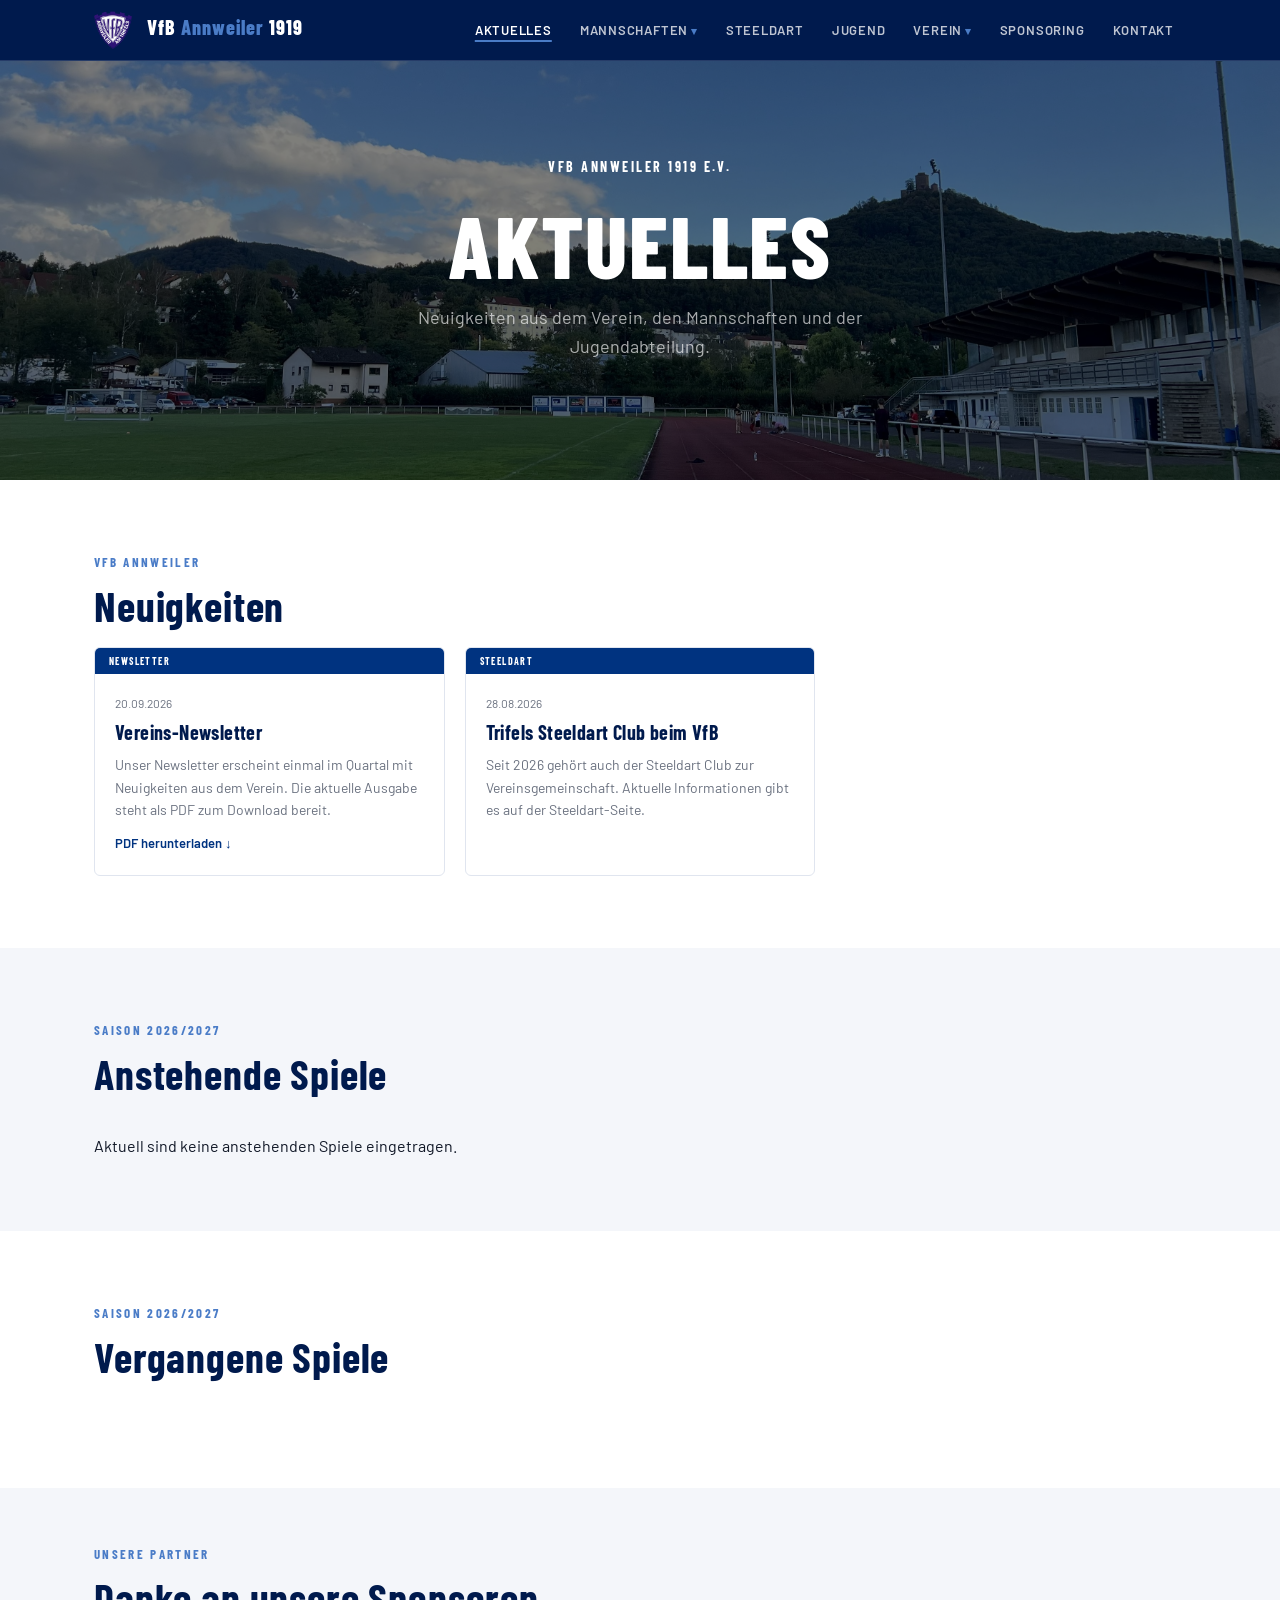
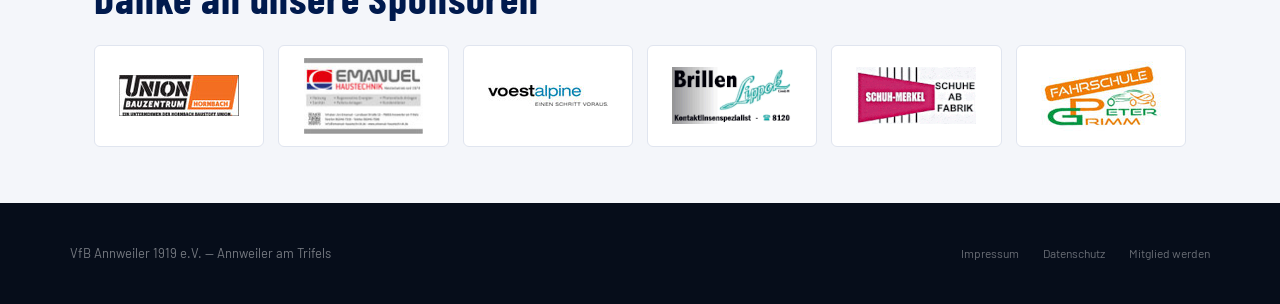
==== commit cfc4ab72: "Remove Aufräumaktion section and related assets; update newsletter link; change "Frauen" to "Damen" " ====
--- a/aktuelles.html
+++ b/aktuelles.html
@@ -46,92 +46,6 @@
   </div>
 </section>
 
-<section class="section-aufraeumaktion" id="aufraeumaktion" aria-labelledby="aufraeumaktion-title">
-  <div class="container">
-    <div class="aufraeumaktion-header">
-      <div>
-        <div class="section-label">Verein</div>
-        <h2 id="aufraeumaktion-title" class="section-title">Aufräumaktion am 08.08.2026</h2>
-        <p class="aufraeumaktion-intro">Am 08.08.2026 haben freiwillige Helfer verschiedene Teile des Vereinsheims entrümpelt, gereinigt und neu geordnet. Die Vorher-Nachher-Bilder zeigen den Unterschied.</p>
-      </div>
-      <a class="aufraeumaktion-flyer" href="bilder/aufraeumaktion/flyer-aufraeumaktion.JPG" target="_blank" rel="noopener">
-        <img src="bilder/aufraeumaktion/flyer-aufraeumaktion.JPG" alt="Flyer zur Aufräumaktion">
-        <span>Flyer ansehen</span>
-      </a>
-    </div>
-    <div class="aufraeumaktion-columns">
-      <div class="aufraeumaktion-column">
-        <h3 class="aufraeumaktion-column-title">Vorher</h3>
-        <div class="vn-carousel">
-          <div class="vn-carousel-viewport" aria-live="polite">
-            <div class="vn-carousel-track">
-              <div class="vn-carousel-slide"><img src="bilder/aufraeumaktion/trikot-raum1-davor.JPG" alt="Trikotraum 1 vorher"><span class="vn-carousel-caption">Trikotraum 1</span></div>
-              <div class="vn-carousel-slide"><img src="bilder/aufraeumaktion/trikot-raum2-davor.JPG" alt="Trikotraum 2 vorher"><span class="vn-carousel-caption">Trikotraum 2</span></div>
-              <div class="vn-carousel-slide"><img src="bilder/aufraeumaktion/trikot-raum-3-davor.JPG" alt="Trikotraum 3 vorher"><span class="vn-carousel-caption">Trikotraum 3</span></div>
-            </div>
-          </div>
-          <div class="vn-carousel-controls">
-            <button class="carousel-button carousel-button--prev" type="button" aria-label="Vorheriges Bild"></button>
-            <div class="carousel-dots" role="tablist" aria-label="Bild auswählen">
-              <button class="carousel-dot is-active" type="button" role="tab" aria-label="Bild 1 von 3" aria-selected="true" data-slide="0"></button>
-              <button class="carousel-dot" type="button" role="tab" aria-label="Bild 2 von 3" aria-selected="false" data-slide="1"></button>
-              <button class="carousel-dot" type="button" role="tab" aria-label="Bild 3 von 3" aria-selected="false" data-slide="2"></button>
-            </div>
-            <button class="carousel-button carousel-button--next" type="button" aria-label="Nächstes Bild"></button>
-          </div>
-        </div>
-      </div>
-      <div class="aufraeumaktion-column">
-        <h3 class="aufraeumaktion-column-title">Nachher</h3>
-        <div class="vn-carousel">
-          <div class="vn-carousel-viewport" aria-live="polite">
-            <div class="vn-carousel-track">
-              <div class="vn-carousel-slide"><img src="bilder/aufraeumaktion/trikot-raum1-danach.JPG" alt="Trikotraum 1 nachher"><span class="vn-carousel-caption">Trikotraum 1</span></div>
-              <div class="vn-carousel-slide"><img src="bilder/aufraeumaktion/trikot-raum2-danach.JPG" alt="Trikotraum 2 nachher"><span class="vn-carousel-caption">Trikotraum 2</span></div>
-              <div class="vn-carousel-slide"><img src="bilder/aufraeumaktion/trikot-raum3-danach.JPG" alt="Trikotraum 3 nachher"><span class="vn-carousel-caption">Trikotraum 3</span></div>
-              <div class="vn-carousel-slide"><img src="bilder/aufraeumaktion/trikot-raum4-danach.JPG" alt="Trikotraum 4 nachher"><span class="vn-carousel-caption">Trikotraum 4</span></div>
-            </div>
-          </div>
-          <div class="vn-carousel-controls">
-            <button class="carousel-button carousel-button--prev" type="button" aria-label="Vorheriges Bild"></button>
-            <div class="carousel-dots" role="tablist" aria-label="Bild auswählen">
-              <button class="carousel-dot is-active" type="button" role="tab" aria-label="Bild 1 von 4" aria-selected="true" data-slide="0"></button>
-              <button class="carousel-dot" type="button" role="tab" aria-label="Bild 2 von 4" aria-selected="false" data-slide="1"></button>
-              <button class="carousel-dot" type="button" role="tab" aria-label="Bild 3 von 4" aria-selected="false" data-slide="2"></button>
-              <button class="carousel-dot" type="button" role="tab" aria-label="Bild 4 von 4" aria-selected="false" data-slide="3"></button>
-            </div>
-            <button class="carousel-button carousel-button--next" type="button" aria-label="Nächstes Bild"></button>
-          </div>
-        </div>
-      </div>
-    </div>
-  </div>
-</section>
-
-<script>
-  (() => {
-    document.querySelectorAll('.vn-carousel').forEach((carousel) => {
-      const track = carousel.querySelector('.vn-carousel-track');
-      const slides = [...track.children];
-      const dots = [...carousel.querySelectorAll('.carousel-dot')];
-      let activeIndex = 0;
-
-      const showSlide = (index) => {
-        activeIndex = (index + slides.length) % slides.length;
-        track.style.transform = `translateX(-${activeIndex * 100}%)`;
-        dots.forEach((dot, dotIndex) => {
-          dot.classList.toggle('is-active', dotIndex === activeIndex);
-          dot.setAttribute('aria-selected', dotIndex === activeIndex);
-        });
-      };
-
-      carousel.querySelector('.carousel-button--prev').addEventListener('click', () => showSlide(activeIndex - 1));
-      carousel.querySelector('.carousel-button--next').addEventListener('click', () => showSlide(activeIndex + 1));
-      dots.forEach((dot) => dot.addEventListener('click', () => showSlide(Number(dot.dataset.slide))));
-    });
-  })();
-</script>
-
 <div id="site-footer"></div>
 </body>
 </html>
--- a/styles.css
+++ b/styles.css
@@ -512,121 +512,6 @@
 
 #news-ergebnisse-container { --carousel-visible: 1; }
 
-/* ── AUFRÄUMAKTION ── */
-.section-aufraeumaktion {
-  padding: 72px 24px;
-  background: var(--off);
-}
-
-.aufraeumaktion-header {
-  display: flex;
-  align-items: flex-end;
-  justify-content: space-between;
-  gap: 24px;
-  flex-wrap: wrap;
-}
-
-.aufraeumaktion-header > div { max-width: 640px; }
-
-.aufraeumaktion-intro {
-  margin-top: 12px;
-  color: var(--muted);
-  font-size: 15px;
-  line-height: 1.7;
-}
-
-.aufraeumaktion-flyer {
-  display: block;
-  width: 140px;
-  border: 1px solid #E0E5EF;
-  border-radius: var(--radius);
-  overflow: hidden;
-  color: inherit;
-  text-decoration: none;
-  background: var(--white);
-  flex-shrink: 0;
-}
-
-.aufraeumaktion-flyer img {
-  display: block;
-  width: 100%;
-  height: 110px;
-  object-fit: cover;
-}
-
-.aufraeumaktion-flyer span {
-  display: block;
-  padding: 8px 10px;
-  color: var(--blue);
-  font-size: 12px;
-  font-weight: 600;
-  text-align: center;
-}
-
-.aufraeumaktion-columns {
-  display: grid;
-  grid-template-columns: 1fr 1fr;
-  gap: 32px;
-  margin-top: 36px;
-}
-
-.aufraeumaktion-column-title {
-  margin-bottom: 14px;
-  color: var(--blue-dark);
-  font-family: 'Barlow Condensed', sans-serif;
-  font-size: 22px;
-  font-weight: 700;
-  text-transform: uppercase;
-  letter-spacing: 0.04em;
-}
-
-.vn-carousel {
-  padding: 16px;
-  background: var(--white);
-  border: 1px solid #E0E5EF;
-  border-radius: var(--radius);
-}
-
-.vn-carousel-viewport {
-  overflow: hidden;
-  border-radius: calc(var(--radius) - 4px);
-}
-
-.vn-carousel-track {
-  display: flex;
-  transition: transform 0.35s ease;
-}
-
-.vn-carousel-slide { min-width: 100%; }
-
-.vn-carousel-slide img {
-  display: block;
-  width: 100%;
-  height: 280px;
-  object-fit: cover;
-}
-
-.vn-carousel-caption {
-  display: block;
-  margin-top: 10px;
-  color: var(--muted);
-  font-size: 13px;
-  text-align: center;
-}
-
-.vn-carousel-controls {
-  display: flex;
-  align-items: center;
-  justify-content: center;
-  gap: 16px;
-  margin-top: 14px;
-}
-
-@media (max-width: 720px) {
-  .aufraeumaktion-columns { grid-template-columns: 1fr; }
-}
-
-
 .spiele-carousel-controls {
   display: flex;
   align-items: center;
@@ -804,10 +689,12 @@
 .bildarchiv-carousel-viewport {
   overflow: hidden;
   border-radius: var(--radius);
+  transition: height 0.35s ease;
 }
 
 .bildarchiv-carousel-track {
   display: flex;
+  align-items: flex-start;
   transition: transform 0.35s ease;
 }
 
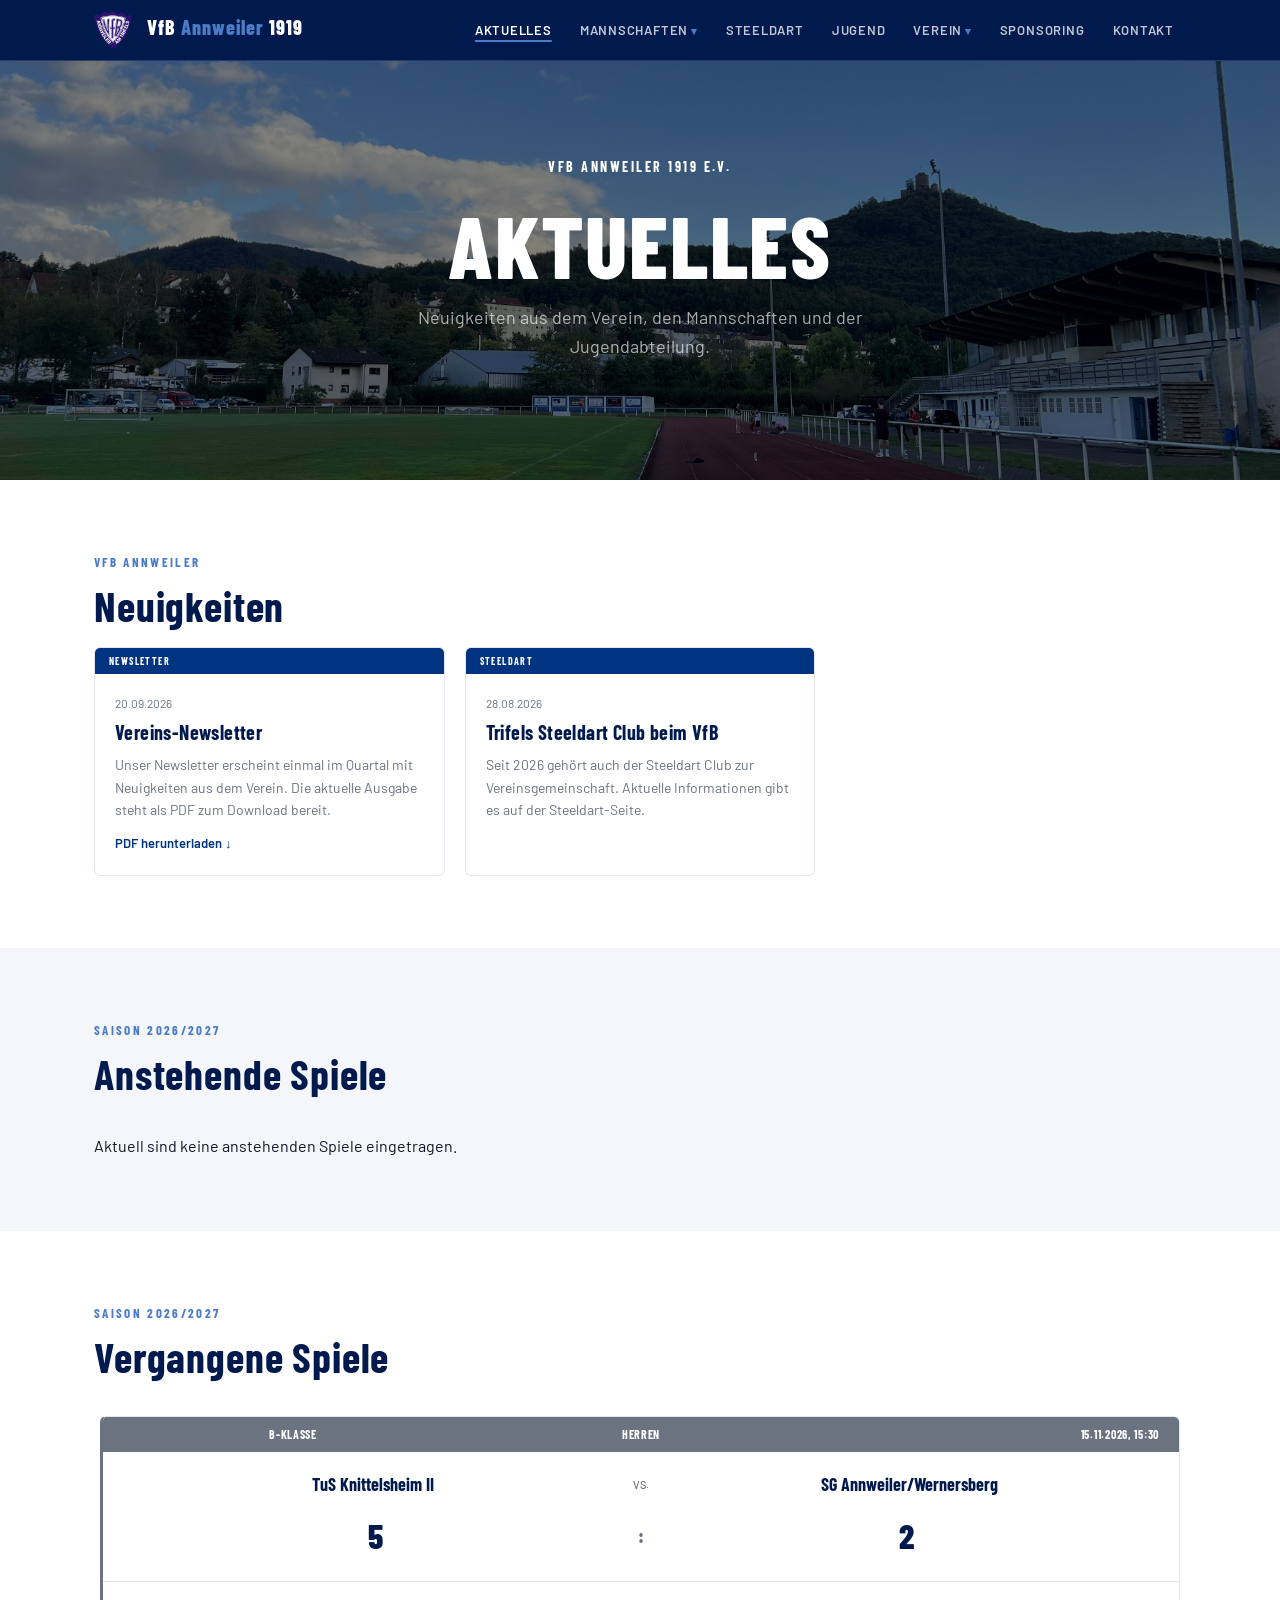
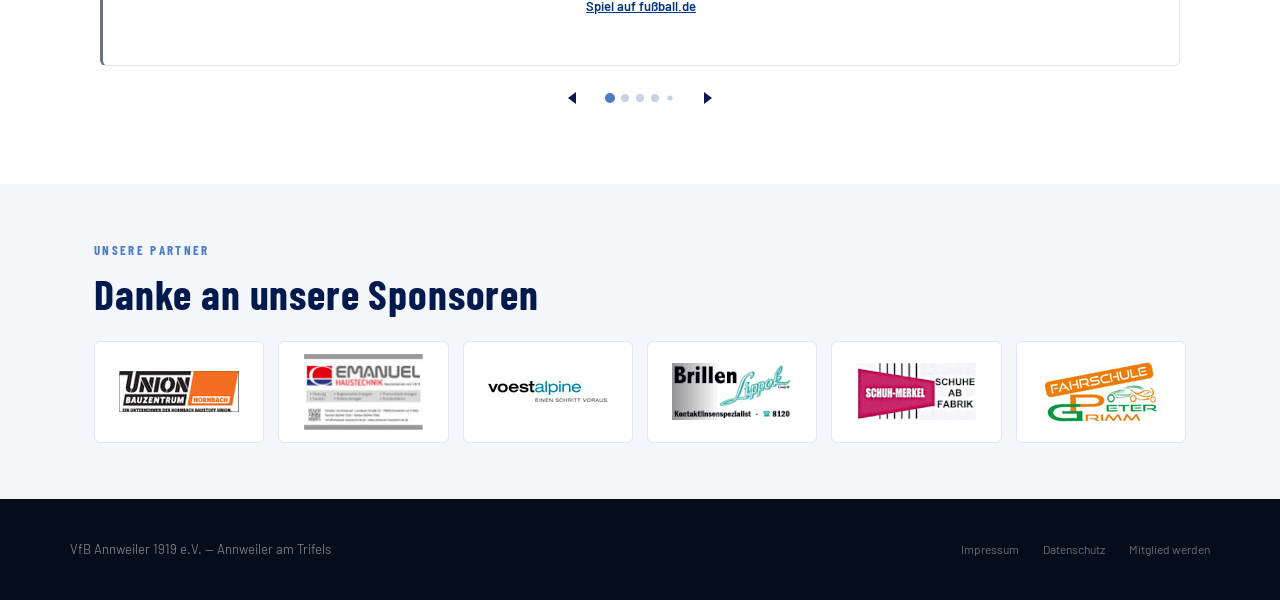
==== commit 0f9b7761: "feat: füge Carousel-Punkte-Logik hinzu und aktualisiere Styles" ====
--- a/aktuelles.html
+++ b/aktuelles.html
@@ -9,6 +9,7 @@
 <script src="footer.js" defer></script>
 <script src="spiele_anstehend.js" defer></script>
 <script src="spiele_ergebnisse.js" defer></script>
+<script src="carousel-dots.js" defer></script>
 <script src="news.js" defer></script>
 </head>
 <body>
--- a/styles.css
+++ b/styles.css
@@ -565,6 +565,8 @@
   cursor: pointer;
 }
 
+.carousel-dot[hidden] { display: none; }
+.carousel-dot.is-small { transform: scale(0.65); }
 .carousel-dot.is-active { background: var(--accent); transform: scale(1.25); }
 
 /* ── TERMINE SECTION ── */
@@ -1126,12 +1128,6 @@
   font-weight: 600;
   text-align: center;
   text-decoration: underline;
-}
-
-.spiel-result-bericht--leer {
-  color: var(--muted);
-  text-decoration: none;
-  cursor: default;
 }
 
 .spiele-empty {
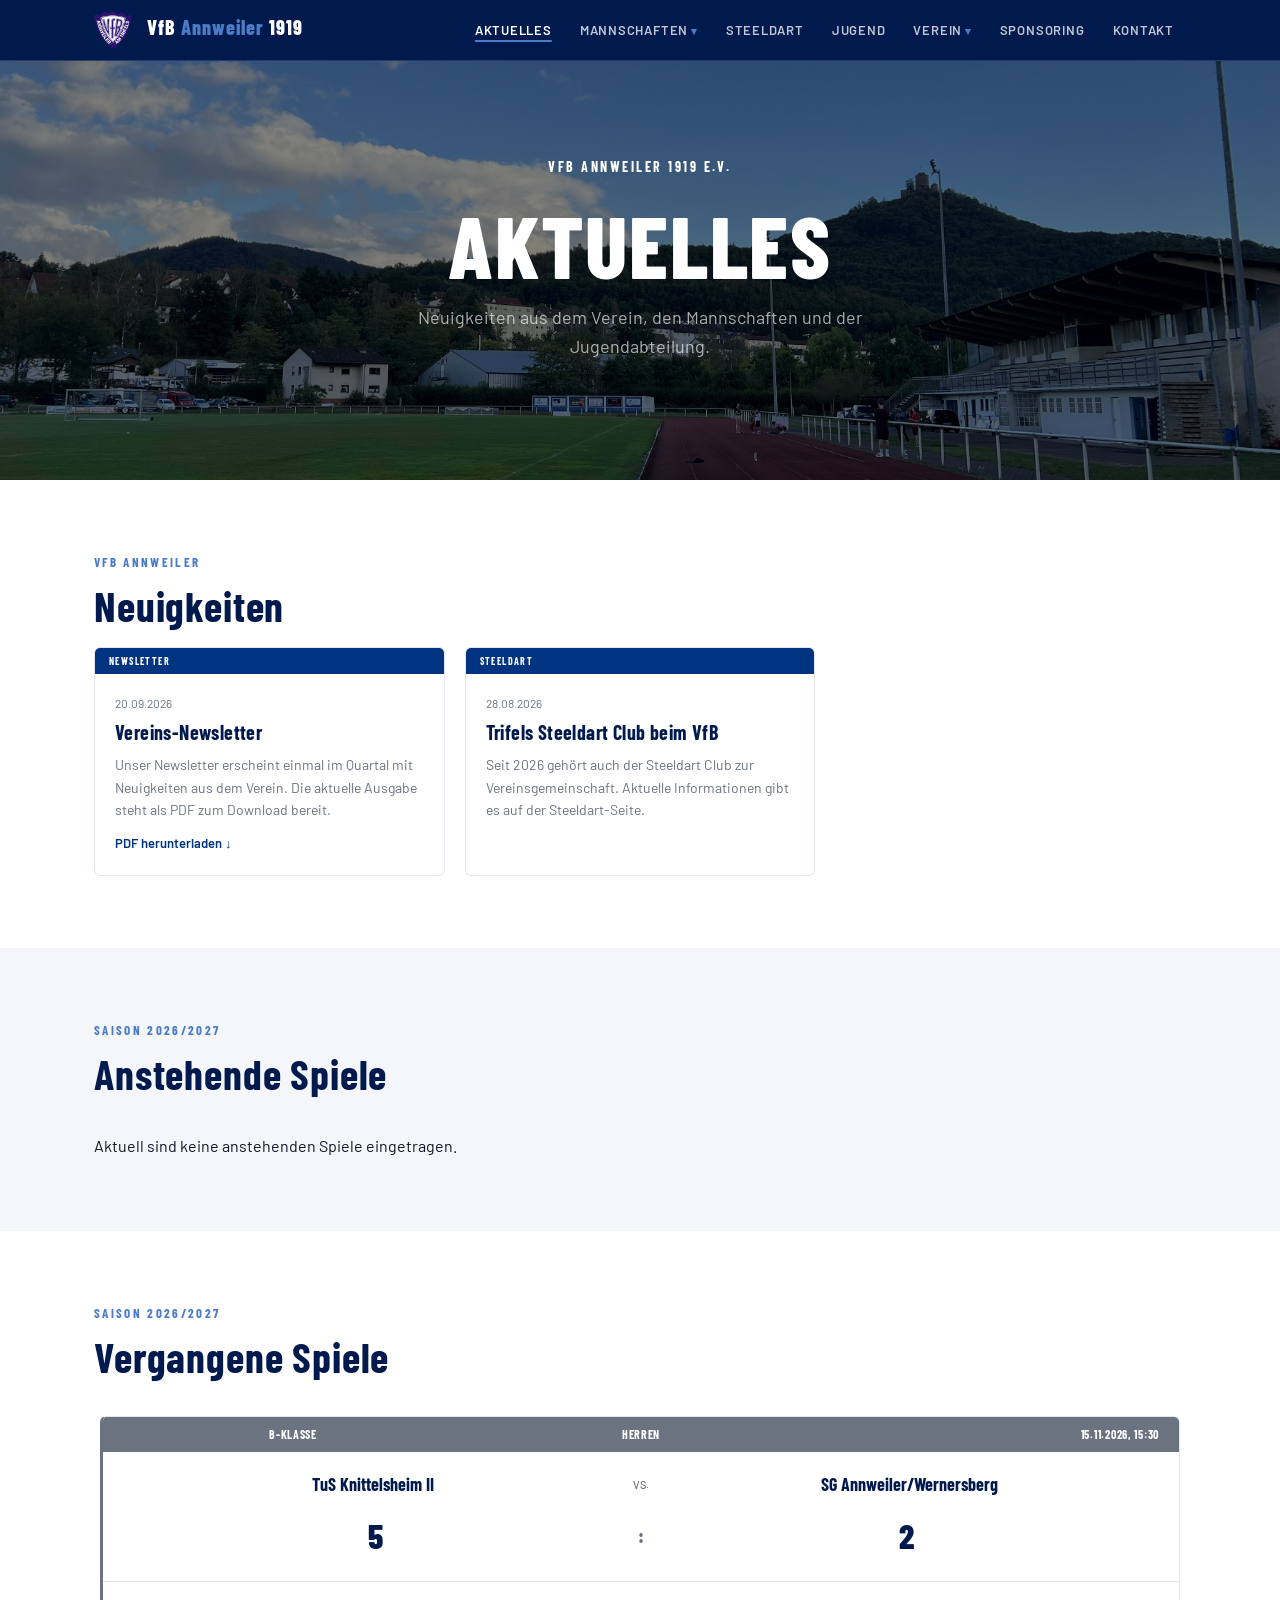
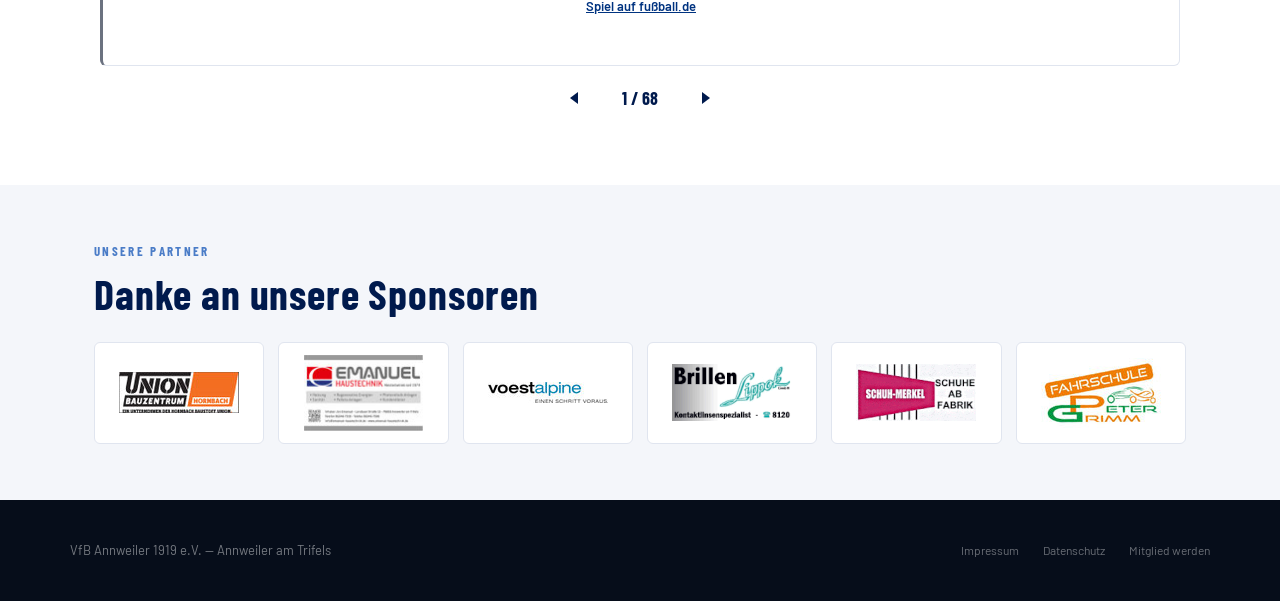
==== commit 01d13e82: "Entferne nicht verwendetes Carousel-Dots-Skript. Füge Zähler für Bilder im Bildarchiv-Carousel hinzu" ====
--- a/aktuelles.html
+++ b/aktuelles.html
@@ -9,7 +9,6 @@
 <script src="footer.js" defer></script>
 <script src="spiele_anstehend.js" defer></script>
 <script src="spiele_ergebnisse.js" defer></script>
-<script src="carousel-dots.js" defer></script>
 <script src="news.js" defer></script>
 </head>
 <body>
--- a/styles.css
+++ b/styles.css
@@ -565,9 +565,16 @@
   cursor: pointer;
 }
 
-.carousel-dot[hidden] { display: none; }
-.carousel-dot.is-small { transform: scale(0.65); }
 .carousel-dot.is-active { background: var(--accent); transform: scale(1.25); }
+
+.carousel-counter {
+  min-width: 64px;
+  color: var(--blue-dark);
+  font-family: 'Barlow Condensed', sans-serif;
+  font-size: 18px;
+  font-weight: 700;
+  text-align: center;
+}
 
 /* ── TERMINE SECTION ── */
 .section-termine {
